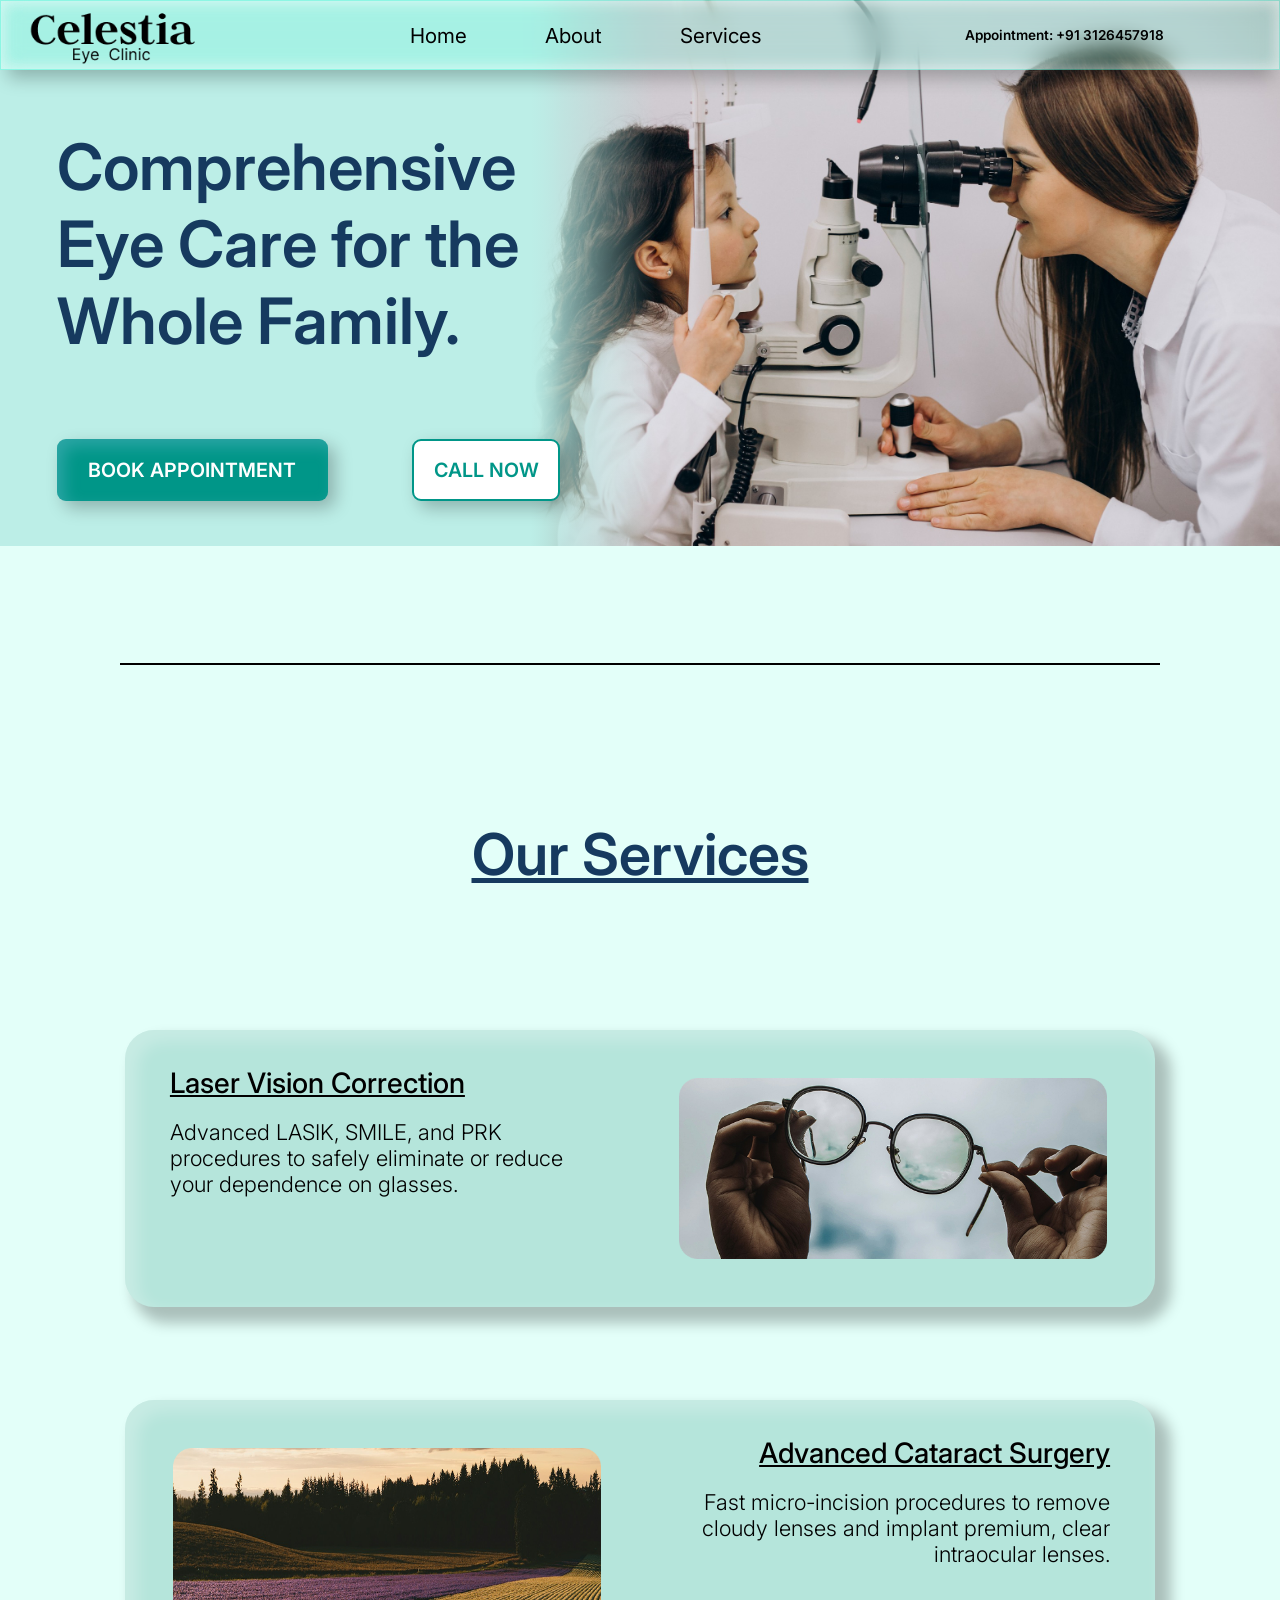
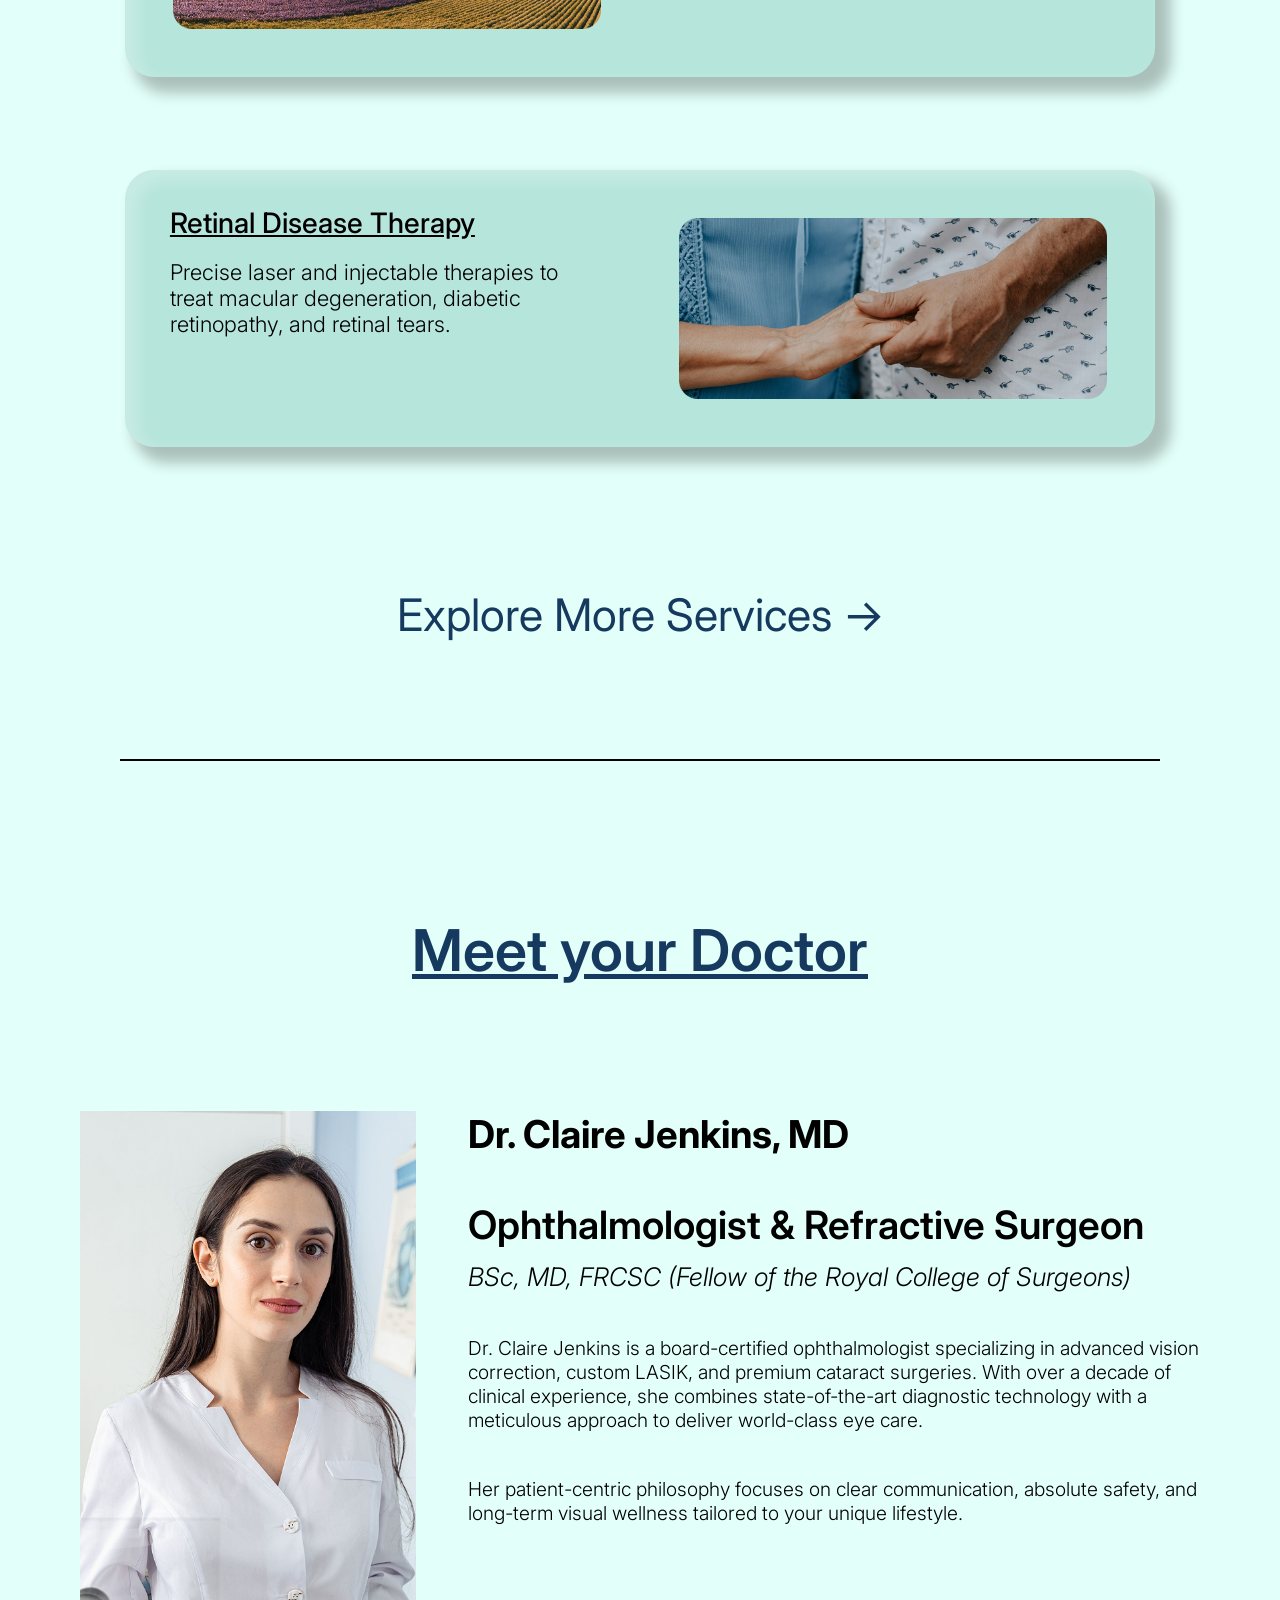
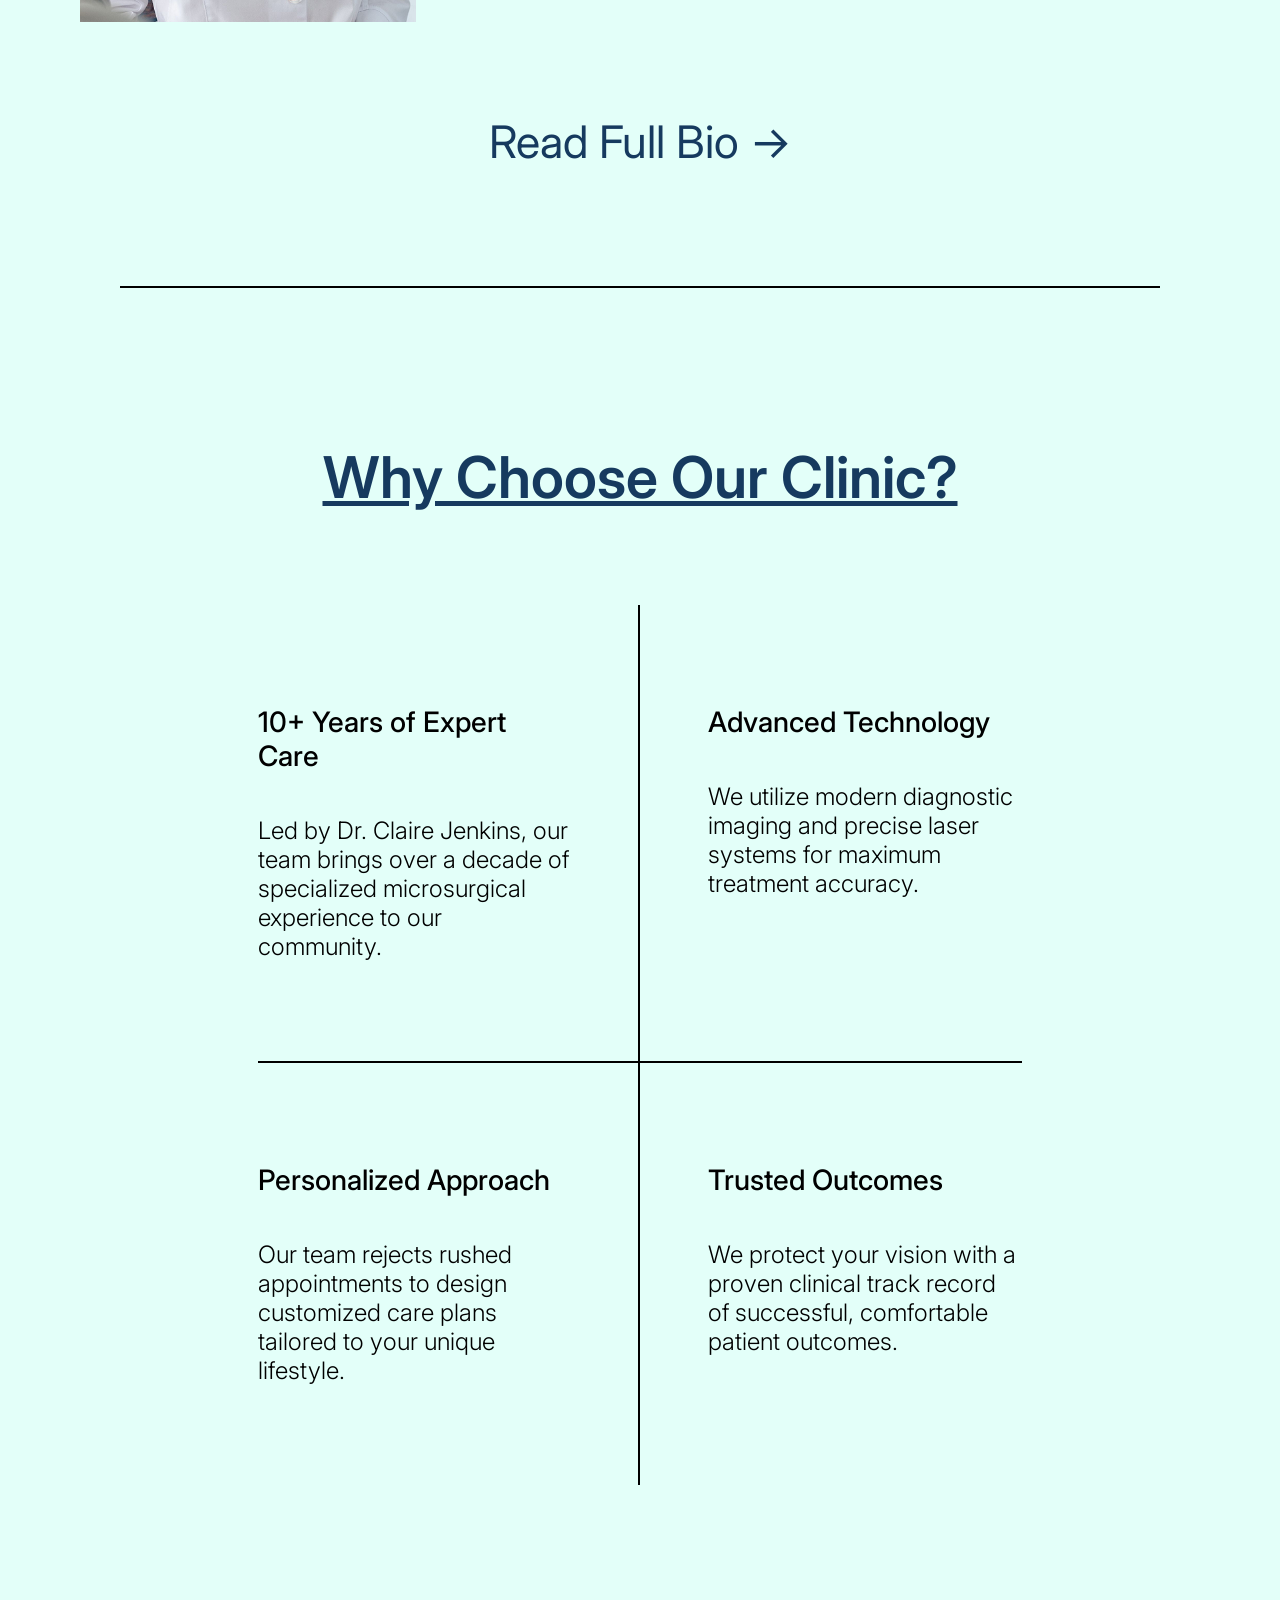
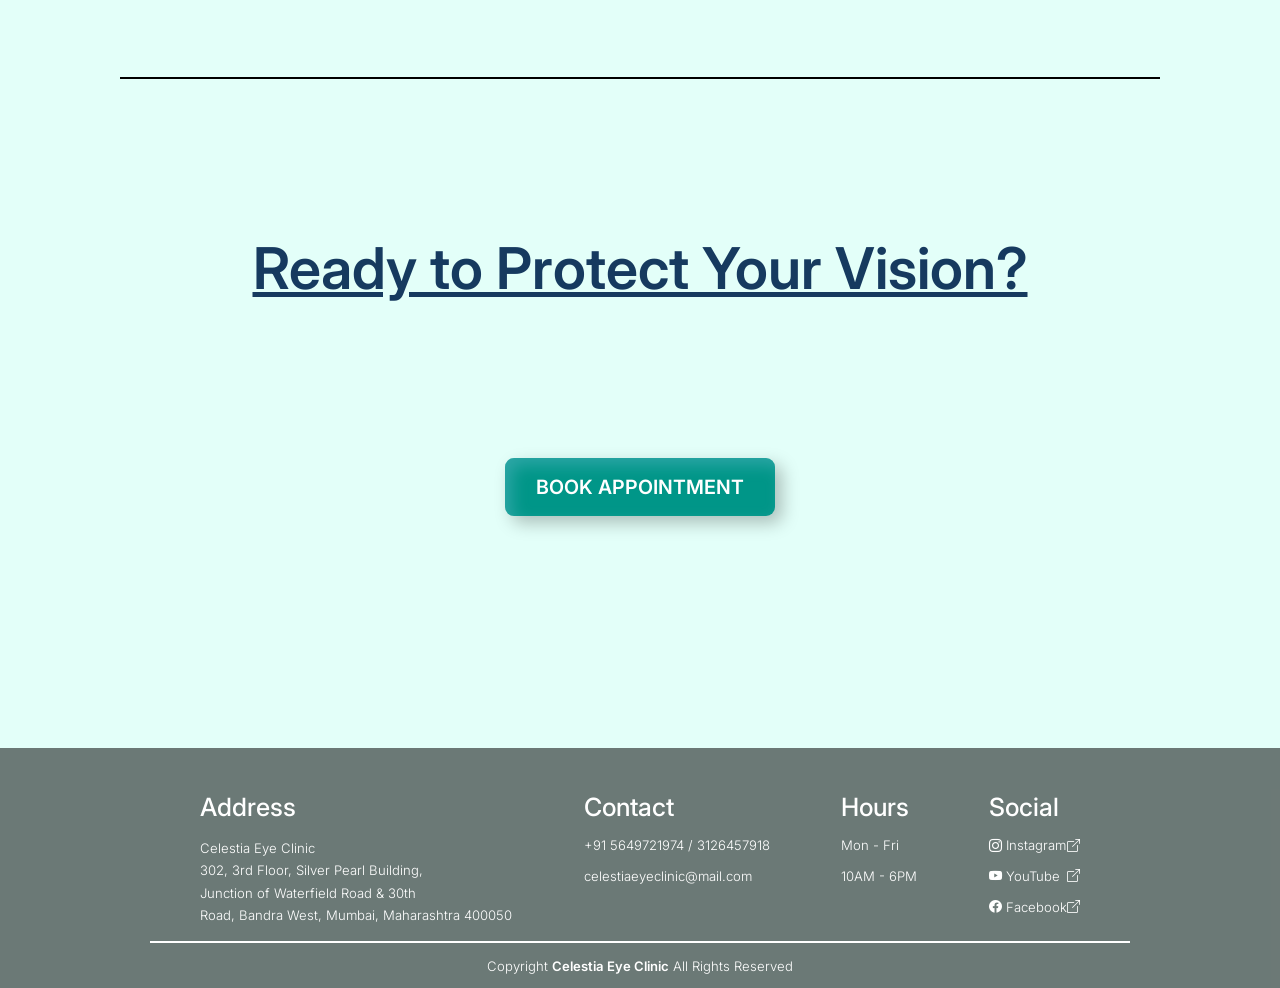
==== index.html @ 891945c8 "Updated Responsiveness" ====
<!DOCTYPE html>
<html lang="en">
<head>
    <meta charset="UTF-8">
    <meta name="viewport" content="width=device-width, initial-scale=1.0">
    <title>Celestia Eye Clinic</title>
    <link rel="stylesheet" href="StyleSheet.css">

    <!-- Embedded Fonts and Icons-->
    <link rel="preconnect" href="https://fonts.googleapis.com">
    <link rel="preconnect" href="https://fonts.gstatic.com" crossorigin>
    <link href="https://fonts.googleapis.com/css2?family=Inter:ital,opsz,wght@0,14..32,100..900;1,14..32,100..900&display=swap" rel="stylesheet">
    <link rel="stylesheet" href="https://cdn.jsdelivr.net/npm/bootstrap-icons@1.13.1/font/bootstrap-icons.min.css">

</head>
<body>

    <div class="main-content">
        <header>
            <div class="header-container">
                <div class="logo">
                    <img src="./images/Logo Image.png" alt="Clinic Logo">
                </div>

                <ul class="nav-items" id="navItems">
                    <li><a href="./index.html">Home</a></li>
                    <li><a href="./about.html">About</a></li>
                    <li><a href="">Services</a></li>
                </ul>
                <p class="header-aptmt">Appointment: +91 3126457918</p>

                <button class="nav-toggle" id="navToggle" aria-label="Toggle navigation menu" aria-expanded="false" aria-controls="navItems">
                    <span></span>
                    <span></span>
                    <span></span>
                </button>
            </div>

        </header>

        <!-- -------------- Hero Section -------------- -->
         <main>
            <section class="hero">

                <div class="hero-container">
                    <div class="hero-content">
                        <h1>
                            Comprehensive<br>
                            Eye Care for the<br>
                            Whole Family.
                        </h1>

                        <div class="hero-buttons">
                            <button class="primary"> BOOK APPOINTMENT</button>
                            <Button class="secondary">CALL NOW</Button>
                        </div>
                    </div>
                </div>
                <div class="hero-image">
                    <img src="./images/Home page Image.jpg" alt="Eye clinic">
                </div>

            </section>

            <hr>

            <!-- ------------------- Services Section ------------------- -->
            <section class="services">
                <h2 class="service-heading">Our Services</h2>

                <div class="service-card-container">
                    <div class="service-card service-card-1">
                        <div class="service-text">
                            <p class="service-name">Laser Vision Correction</p>
                            <p class="service-desc">Advanced LASIK, SMILE, and PRK procedures to safely eliminate or reduce your dependence on glasses.</p>
                        </div>

                        <img class="service-card-image service-image-1" src="./images/HP_service_1__image.png">
                    </div>

                    <div class="service-card service-card-2">
                        <div class="service-text">
                            <p class="service-name">Advanced Cataract Surgery</p>
                            <p class="service-desc">Fast micro-incision procedures to remove cloudy lenses and implant premium, clear intraocular lenses.</p>
                        </div>

                        <img class="service-card-image service-image-2" src="./images/HP_service_2__image.png">
                    </div>

                    <div class="service-card service-card-3">
                        <div class="service-text">
                            <p class="service-name">Retinal Disease Therapy</p>
                            <p class="service-desc">Precise laser and injectable therapies to treat macular degeneration, diabetic retinopathy, and retinal tears.</p>
                        </div>

                        <img class="service-card-image service-image-3" src="./images/HP_service_3__image.png">
                    </div>
                </div>

                <p class="service-learn-more">Explore More Services →</p>
            </section>

            <hr>
            
            <!-- ----------------- MEET YOUR DOCTOR --------------- -->
            <section class="meet-your-doctor">
                <h2 class="doctor-heading">Meet your Doctor</h2>

                <div class="doc-info-container">
                    <img src="./images/HP_Doctor_Img.png">

                    <div class="doc-info">
                        <p class="doc-name">Dr. Claire Jenkins, MD</p>
                        <p class="doc-edu">Ophthalmologist & Refractive Surgeon</p>
                        <p class="doc-college">BSc, MD, FRCSC (Fellow of the Royal College of Surgeons)</p>
                        <p class="doc-para doc-desc-1">Dr. Claire Jenkins is a board-certified ophthalmologist specializing in advanced vision correction, custom LASIK, and premium cataract surgeries. With over a decade of clinical experience, she combines state-of-the-art diagnostic technology with a meticulous approach to deliver world-class eye care.</p>
                        <p class="doc-para doc-desc-2">Her patient-centric philosophy focuses on clear communication, absolute safety, and long-term visual wellness tailored to your unique lifestyle.</p>
                    </div>
                </div>

                <p class="full-bio">Read Full Bio →</p>
            </section>

            <hr>

            <section class="features-section">
                <h2 class="feature-heading">Why Choose Our Clinic?</h2>

                <section class="feature-grid">

                    <div class="feature">
                        <h3>10+ Years of Expert Care</h3>
                        <p>
                            Led by Dr. Claire Jenkins, our team brings
                            over a decade of specialized microsurgical
                            experience to our community.
                        </p>
                    </div>

                    <div class="feature">
                        <h3>Advanced Technology</h3>
                        <p>
                            We utilize modern diagnostic imaging and
                            precise laser systems for maximum treatment
                            accuracy.
                        </p>
                    </div>

                    <div class="feature">
                        <h3>Personalized Approach</h3>
                        <p>
                            Our team rejects rushed appointments to design
                            customized care plans tailored to your unique lifestyle.
                        </p>
                    </div>

                    <div class="feature">
                        <h3>Trusted Outcomes</h3>
                        <p>
                            We protect your vision with a proven clinical track record
                            of successful, comfortable patient outcomes.
                        </p>
                    </div>

                </section>
            </section>

            <hr>

            <section class="bottom-cta-section">
                <h2 class="bottom-cta-heading">Ready to Protect Your Vision?</h2>
                <button class="primary bottom-cta">BOOK APPOINTMENT</button>
            </section>
        </main>
    </div>

    <footer class="footer">

        <div class="footer-container">
            <div class="footer-div">

                <div class="footer-content address-container">
                    <button  class="footer-toggle">
                        <h4 class="content-heading address-heading">Address</h4>
                        <i class="bi bi-chevron-down"></i>
                    </button>

                    <div class="footer-dropdown">
                        <p class="footer-content-details address-content">
                            Celestia Eye Clinic<br>
                            302, 3rd Floor, Silver Pearl Building,<br>
                            Junction of Waterfield Road & 30th<br>
                            Road, Bandra West, Mumbai, Maharashtra 400050
                        </p>
                    </div>
                </div>

                <div class="footer-content contact-container">
                    <button  class="footer-toggle">
                        <h4 class="content-heading contact-heading">Contact</h4>
                        <i class="bi bi-chevron-down"></i>
                    </button>

                    <div class="footer-dropdown">
                        <p class="footer-content-details">+91 5649721974 / 3126457918</p>
                        <p class="footer-content-details">celestiaeyeclinic@mail.com</p>
                    </div>
                </div>

                <div class="footer-content hours-container">
                    <button  class="footer-toggle">
                        <h4 class="content-heading hours-heading">Hours</h4>
                        <i class="bi bi-chevron-down"></i>
                    </button>

                    <div class="footer-dropdown">
                        <p class="footer-content-details">Mon - Fri</p>
                        <p class="footer-content-details">10AM - 6PM</p>
                    </div>
                </div>

                <div class="footer-content social-container">
                    <button  class="footer-toggle">
                        <h4 class="content-heading social-heading">Social</h4>
                        <i class="bi bi-chevron-down"></i>
                    </button>

                    <div class="footer-dropdown">
                        <a class="footer-content-details" href="#">
                            <span><i class="bi bi-instagram"></i> Instagram</span>
                            <i class="bi bi-box-arrow-up-right"></i>
                        </a>
                        <a class="footer-content-details" href="#">
                            <span><i class="bi bi-youtube"></i> YouTube</span>
                            <i class="bi bi-box-arrow-up-right"></i>
                        </a>
                        <a class="footer-content-details" href="#">
                            <span><i class="bi bi-facebook"></i> Facebook</span>
                            <i class="bi bi-box-arrow-up-right"></i>
                        </a>
                    </div>
                </div>

            </div>
        </div>

        <hr class="footer-line">

        <p class="copyright">Copyright <span class="copyright-span">Celestia Eye Clinic</span> All Rights Reserved</p>
    </footer>

    <script>
        // 
        const toggles = document.querySelectorAll(".footer-toggle");
        toggles.forEach(toggle => {
            toggle.addEventListener("click", () => {
                toggle.classList.toggle("active");
                toggle.nextElementSibling.classList.toggle("active");
            })
        })

        // Mobile Navigation toggle
        const navToggle = document.getElementById('navToggle');
        const navItems = document.getElementById('navItems');

        navToggle.addEventListener('click', () => {
            const isOpen = navItems.classList.toggle('open');
            navToggle.classList.toggle('open', isOpen);
            navToggle.setAttribute('aria-expanded', isOpen);
        });

        // Close the menu after tapping a link (mobile UX)
        navItems.querySelectorAll('a').forEach((link) => {
            link.addEventListener('click', () => {
                navItems.classList.remove('open');
                navToggle.classList.remove('open');
                navToggle.setAttribute('aria-expanded', 'false');
            });
        });

        // Make nav menu appear after header
        const header = document.querySelector("header");
        function updateHeaderheight(){
            document.documentElement.style.setProperty(
                "--header-height",
                `${header.offsetHeight}px`
            );
        }
        updateHeaderheight();
        window.addEventListener("resize", updateHeaderheight);

        // Close the menu if the viewport is resized back up to desktop
        window.addEventListener('resize', () => {
            if (window.innerWidth > 900) {
                navItems.classList.remove('open');
                navToggle.classList.remove('open');
                navToggle.setAttribute('aria-expanded', 'false');
            }
        });
    </script>

</body>
</html>
---- StyleSheet.css ----
*{
    margin: 0;
    padding: 0;
    box-sizing: border-box;
    text-decoration: none;
    list-style: none;
    font-family: "Inter", sans-serif;
}

html, body{
    height: 100%;
    width: 100%;
}

body{   
    display: flex;
    flex-direction: column;
    background-color: #E3FFF9;
}

.main-content{
    flex: 1 0 auto;
}

h2{
    margin: 0 auto;
    font-size: clamp(2.25rem, 5vw, 5.31rem);
    font-weight: 600;
    text-decoration-line: underline;
    color: #163A5F;
}

.footer{
    flex-shrink: 0;
}

.footer a{
        display: flex;
        justify-content: space-between;
        align-items: center;
    }

/*--------- HEADER ----------*/
header{
    position: fixed;
    padding: 0 1.197%;
    height: 5rem;
    width: 100%;
    z-index: 10;

    /* --- glass effect ----*/
    background: rgba(80, 255, 220, 0.2);
    backdrop-filter: blur(13px);
    -webkit-backdrop-filter: blur(13px);
    border: 1px solid rgba(80, 255, 220, 0.3);

    box-shadow:
    0 16px 18.1px -8px rgba(0, 0, 0, .25),
    inset 0px 1px 15px rgba(255, 255, 255, 0.2),
    inset -1px 0px 15px rgba(255, 255, 255, 0.2),
    inset 0px -1px 15px rgba(255, 255, 255, 0.2),
    inset 1px 0px 15px rgba(255, 255, 255, 0.2);
}

.header-container{
    display: grid;
    grid-template-columns: auto 31.25% auto;
    margin: 0 auto;
    height: auto;
    width: 100%;
    max-width: 1798px;
    align-items: center;
    z-index: 10;
}

.nav-items{
    display: flex;
    margin-left: 0;
    justify-content: center;
    gap: 20%;
}
li a{
    color:black;
    font-family: "Inter", sans-serif;
    font-size: 1.5rem;
    font-weight: 400;
}
li a:hover{
    color: #163A5F;
}

.header-aptmt{
    margin-right: 6.25rem;
    justify-self: end;
    font-size: 1.06rem;
    font-weight: 600;
}

 .nav-toggle{
        display: none;
        flex-direction: column;
        justify-content: center;
        align-items: center;
        gap: 5px;
        width: 40px;
        height: 40px;
        padding: 8px;
        background: transparent;
        border: none;
        box-shadow: none;
        justify-self: end;
        z-index: 20;
    }

    .nav-toggle span{
        display: block;
        width: 100%;
        height: 3px;
        border-radius: 2px;
        background-color: #163A5F;
        transition: transform 0.25s ease, opacity 0.25s ease;
    }

    .nav-toggle.open span:nth-child(1){
        transform: translateY(8px) rotate(45deg);
    }
    .nav-toggle.open span:nth-child(2){
        opacity: 0;
    }
    .nav-toggle.open span:nth-child(3){
        transform: translateY(-8px) rotate(-45deg);
    }

/* -------- HERO --------*/
.hero{
    height: auto;
    overflow: hidden;
    position: relative;
    background: #bceee7;
}

.hero-image{
    position: absolute;
    top: 0;
    right: 0;
    bottom: 0;
    width: 60%;
    overflow: hidden;
}

.hero-image::before{
    content: "";
    position: absolute;
    inset: 0;
    z-index: 1;
    background: linear-gradient(
        to right,
        #bceee7 0%,
         #bceee7 4%,
        transparent 20%
    )
}

.hero-image img{
    width: 100%;
    height: 100%;
    object-fit: cover;
    object-position: center;
}

.hero-container{
    position: relative;
    z-index: 2;
    width: 100%;
    max-width: 1798px;
    margin: 0 auto;
}

.hero-content{
    width: 70%;
    padding: 8rem 2.18rem 2.81rem 3.56rem;
}

.hero h1{
    color: #163A5F;
    font-size: clamp(2.75rem, 5vw, 6.62rem);
    max-width: 46.87rem;
    line-height: normal;
    font-weight: 600;
}

/* ----- hero buttons -----*/
.hero-buttons {
    display: flex;
    gap: 6.25rem;
    margin-top: 5rem;
    max-width: 46.87rem;
}

button {
    padding: 0.87em 1.6em;
    height: auto;
    border-radius: 9px;
    font-weight: bold;
    cursor: pointer;
}

.primary {
    max-width: 20.87em;
    background: #009688;
    color: white;
    border: none;
    font-size: 1.43rem;
    font-weight: 600;

    box-shadow:
        7px 7px 17px rgba(0, 0, 0, 0.25),
        inset 7px 7px 16px rgba(174, 216, 255, 0.25);
}

.secondary {
    max-width: 12.5em;
    padding: 0.87em 1em;
    background: white;
    color: #009688;
    border: 2px solid #009688;
    font-size: 1.43rem;
    font-weight: 600;
    box-shadow:
        7px 7px 17px rgba(0, 0, 0, .25);
}

hr{
    border: none;
    margin: 7.31rem auto 0;
    height: 2px;
    width: calc(100% - 15rem);
    max-width: 1628px;
    background-color: black;
}

/* ---------- Services -------------*/
.services{
    display: flex;
    flex-direction: column;
    margin-top: 9.62rem;
    align-items: center;
}

.service-card-container{
    display: flex;
    flex-direction: column;
    padding: 7.87rem 6.81rem;
    gap: 5.81rem;
}

.service-card{
    display: flex;
    height: auto;
    width: 100%;
    max-width: 1598px;
    border-radius: 29px;
    background-color: #B5E5DB;
    box-shadow: 12px 12px 14px 4px rgba(0, 0, 0, 0.25),
    9px 8px 15px 4px rgba(255, 255, 255, 0.25) inset;
}

.service-text{
    margin-left: 1rem;
    margin-top: 0.73rem;
    padding: 1.53rem 1.81rem;
}

.service-name{
    margin-left: 0;
    text-decoration-line: underline;
    font-size: clamp(1.7rem, 2.5vw, 2.83rem);
    font-weight: 500;
}

.service-desc{
    margin-left: 0;
    margin-top: 1.2rem;
    font-size: clamp(0.47rem, 2vw, 2.1rem);
    font-weight: 300;
}

.service-card-image{
    padding: 3em;
    height: auto;
    width: auto;
    max-width: 40.75rem;
    object-fit: contain;
    border-radius: 29px;
}

.service-card:nth-child(even){
    flex-direction: row-reverse;
}

.service-card:nth-child(even) .service-text{
    margin-left: 0;
    margin-right: 1rem;
    text-align: right;
}

.service-learn-more{
    margin: 0 auto;
    font-size: clamp(1.51rem, 5vw, 4.07rem);
    font-weight: 400;
    color: #163A5F;
}

/* ---------- Meet your Doctor ------------- */
.meet-your-doctor{
    display: flex;
    flex-direction: column;
    margin-top: 9.62rem;
    align-items: center;
}

.doc-info-container{
    display: flex;
    width: min(100% - 10rem, 1798px);
    margin-top: 7.87rem;
    padding-bottom: 5.81rem;
    gap: 52px;
}

.doc-info-container img{
    width: 30%;
    object-fit: contain;
}

.doc-info{
    flex: 1;
}

.doc-name{
    margin-left: 0;
    font-size: clamp(2.2rem, 3vw, 4.36rem);
    font-weight: 700;
}

.doc-edu{
    margin-left: 0;
    margin-top: 3.37rem;
    font-size: clamp(2.44rem, 2vw, 3.37rem);
    font-weight: 600;
}

.doc-college{
    margin-left: 0;
    margin-top: 13px;
    font-style: italic;
    font-size: clamp(1.37rem, 2vw, 2.87rem);
    font-weight:300;
}

.doc-para{
    margin-left: 0;
    margin-top: 3.37rem;
    font-size: clamp(1rem, 1.5vw, 2.31rem);
    font-weight: 300;
}

.full-bio{
    margin: 0 auto;
    font-size: clamp(1.51rem, 5vw, 4.07rem);
    font-weight: 400;
    color: #163A5F;
}

/* --------------- FEATURES ------------------ */
.features-section{
    margin-top: 9.62rem;
    display: flex;
    flex-direction: column;
    align-items: center;
}

.feature-grid{
    display: grid;
    grid-template-columns: 1fr 1fr;
    margin: 7.87rem auto 6.25rem auto;
    background-color: #000000;
}

.feature{
    padding: 4.75em 4.75em 4.75em 0;
    max-width: 550px;
    background-color: #E3FFF9;
    border-bottom: 2px solid #000000;
    border-right: 2px solid #000000;
}

.feature:nth-child(even){
    padding: 4.75em 0 4.75em 4.75em;
    border-right: none;
}

.feature:nth-child(n+3){
    border-bottom: none;
}


h3{
    font-size: clamp(1.52rem, 2.2vw, 2.83rem);
    font-weight: 500;
}

.feature p{
    margin-left: 0;
    margin-top: 2.69rem;
    text-align: left;
    font-size: clamp(1.37rem, 1.9vw, 1.5rem);
    font-weight: 300;
}

/* ------------ BOTTOM CTA --------------- */
.bottom-cta-section{
    display: flex;
    flex-direction: column;
    margin-top: 9.62rem;
    align-items: center;
}

.bottom-cta{
    margin-top: 9.69rem;
}

/* ------------- FOOTER SECTION -------------- */
.footer{
    margin-top: 14.5rem;
    padding: 0 9.37rem;
    height: auto;
    background-color: #00000086;
}

.footer-toggle{
    all: unset;
    display: block;
    cursor: default;
}

.footer-toggle i{
    display: none;
}

.footer-dropdown{
    display: block;
}

.footer-container{
    max-width: 1798px;
    margin: 0 auto;
}

.footer-div{
    display: flex;
    justify-content: space-between;
    margin: 0 auto;
    padding: 0 3.12em;
    padding-top: 2.75em;
    width: 100%;
    max-width: 1798px;
}

.footer-content{
    display: flex;
    flex-direction: column;
}

.content-heading{
    font-size: 1.87rem;
    font-weight: 500;
    color: #ffffff;
}

.footer-content-details{
    margin-left: 0;
    margin-top: 1.12em;
    font-size: 0.93rem;
    font-weight: 300;
    color: #ffffff;
}

.address-content{
    line-height: 1.7;
}

.footer-line{
    margin-top: 0.92rem;
    width: 100%;
    max-width: 1900px;
    background-color: #ffffff;
}

.copyright{
    margin: 0;
    padding: 1.12em 0;
    font-size: 0.93rem;
    font-weight: 300;
    color: #ffffff;
    text-align: center;
}

.copyright-span{
    font-weight: 600;
}


/* ====================================
    RESPONSIVE BREAKPOINTS
    ==================================== */

/* ------------ Large Laptop Screen (<=1600px) -------------- */
@media (max-width: 1600px){

    h2{
            font-size: clamp(2.25rem, 4.5vw, 5.31rem);
    }

    /* ---------- Header section --------- */
    header{
        height: auto;

    }

    .logo img{
        margin: auto;
        height: 4rem;
    }

    li a{
        font-size: 1.29rem;
    }

    .header-aptmt{
        font-size: 0.85rem;
    }

    /* ---------- Hero Section ---------*/

    .hero-image{
        width: 61%;
    }

    .hero-image img{
        width: 100%;
        height: 100%;
        object-fit: cover;
        object-position: 15% center;
        mask-image: linear-gradient(
            to right,
            transparent 0%,
            black 8%
        );
    }

    .hero-buttons{
        gap: 5.25rem;
    }

    .primary,
    .secondary{
        font-size: 1.23rem;
    }

    /* -------- Service Section --------- */
    .service-card-container{
        padding: 8.81rem 7.81rem;
    }

    .service-name{
        font-size: clamp(1.7rem, 2.2vw, 2.83rem);
    }

    .service-desc{
        font-size: clamp(0.47rem, 1.7vw, 2.1rem);
    }

     .service-card-image{
        max-width: 32.75rem;
    }

    .service-learn-more{
        font-size: clamp(1.51rem, 3.5vw, 4.07rem);
    }

    /* ---------- Doctor Section ---------- */
    .doc-info-container{
        margin: 7.87rem 9.5rem 0 9.5rem;
    }

    .meet-your-doctor img{
        max-height: 666px;
    }

    .doc-edu,
    .doc-para{
        margin-top: 2.77rem;
    }

    .full-bio{
        font-size: clamp(1.51rem, 3.5vw, 4.07rem);
    }

    /* ---------- Features Section ----------- */
    .feature-grid{
        margin: 5.81rem 16.12rem 4.69em 16.12rem;
    }

    .feature{
        padding: 6.25em 4.25em 6.25em 0;
    }

    .feature:nth-child(even){
        padding: 6.25em 0 6.25em 4.25em;
    }

    /* --------- Footer Section  ---------- */
    .content-heading{
        font-size: 1.57rem;
    }

    .footer-content-details{
        font-size: 0.82rem;
    }

    .copyright{
        font-size: 0.82rem;
    }

}


/* ------------ Small Laptop Screens (<=1200px) ------------ */
@media (max-width: 1200px){

        h2{
            font-size: clamp(2.25rem, 4.5vw, 5.31rem);
    }

    /* ---------- Header section --------- */
    header{
        height: auto;
    }

    .logo img{
        margin: auto;
        height: 3rem;
    }

    li a{
        font-size: 1.08rem;
    }

    .header-aptmt{
        font-size: 0.64rem;
    }

    /* ---------- Hero Section ---------*/
    .hero-content{
        padding-top: 6.37rem;
    }

    .hero h1{
        font-size: clamp(2.75rem, 4.5vw, 6.62rem);
    }

    .hero-image{
        width: 63%;
    }

    .hero-image img{
        width: 100%;
        height: 100%;
        object-fit: cover;
        object-position: 15% center;
        mask-image: linear-gradient(
            to right,
            transparent 0%,
            black 7%
        );
    }

    .hero-buttons{
        gap: 4rem;
    }

    .primary{
        padding: 0.87em 1.4em;
        font-size: 0.95rem;

    }

    .secondary{
        padding: 0.87em 0.8em;
        font-size: 1.03rem;
    }

    /* -------- Service Section --------- */
    .services{
        margin-top: 6.5rem;
    }

    .service-card-container{
        padding: 5.69rem 7.81rem;
        gap: 3.81rem;
    }

    .service-name{
        font-size: clamp(1.7rem, 2.1vw, 2.83rem);
    }

    .service-desc{
        font-size: clamp(0.47rem, 1.6vw, 2.1rem);
    }

     .service-card-image{
        padding: 2.5em;
        max-width: 25.75rem;
    }

    .service-learn-more{
        font-size: clamp(1.51rem, 3.5vw, 4.07rem);
    }

    /* ---------- Doctor Section ---------- */
    .meet-your-doctor{
        margin-top: 6.5rem;
    }

    .doc-info-container{
        margin: 5.69rem 9.5rem 0 9.5rem;
    }

    .meet-your-doctor img{
        max-height: 666px;
    }

    .doc-name{
        font-size: clamp(2.2rem, 3.7vw, 4.36rem)
    }

    .doc-edu{
        margin-top: 2.77rem;
        font-size: clamp(1.9rem, 2.5vw, 3.37rem)
    }

    .doc-para{
        margin-top: 2.77rem;
    }


    /* ---------- Features Section ----------- */
    .features-section{
        margin-top: 6.5rem;
    }
    .feature-grid{
        margin: 5.69rem 11.12rem 3.13rem 11.12rem;
    }

    .feature{
        padding: 3.25em 4.25em 3.25em 0;
        max-width: 600px;
    }

    .feature:nth-child(even){
        padding: 3.25em 0 3.25em 4.25em;
    }

    /* -------- Bottom CTA section --------- */
    .bottom-cta-section{
        margin-top: 6.5rem;
    }

    .bottom-cta{
        margin-top: 8.46rem;
    }

    /* --------- Footer Section  ---------- */
    .footer{
        padding: 0 6.37rem;
        margin-top: 13.25rem;
    }

    .footer-div{
        padding-top: 2.25em;
    }

    .content-heading{
        font-size: 1.27rem;
    }

    .footer-content-details{
        font-size: 0.71rem;
    }

    .copyright{
        font-size: 0.71rem;
    }

}

/* ----------------- Tablets (<=900px) ------------- */
@media (max-width: 900px){

    .header-container{
        grid-template-columns: auto 1fr auto;
        padding: 0 20px;
    }

    .nav-toggle{
        display: flex;
    }

    .header-aptmt{
        display: none;
    }

    .nav-items{
        position: fixed;
        top: var(--header-height);
        left: 0;
        width: 100%;
        margin: 0;
        padding: 20px 0;
        display: flex;
        flex-direction: column;
        align-items: center;
        gap: 24px;
        background: rgba(80, 255, 220, 0.85);
        backdrop-filter: blur(13px);
        -webkit-backdrop-filter: blur(13px);
        transform: translateY(-100%);
        opacity: 0;
        visibility: hidden;
        pointer-events: none;
        transition: 0.3s;
    }

    .nav-items.open{
        transform: translateY(0);
        opacity: 1;
        visibility: visible;
        pointer-events: auto;
    }

    /* ------- Hero -------- */
    .hero{
        min-height: unset;
    }

    .hero-content{
        width: 100%;
        padding: 20px 25px;
    }

    .hero h1{
        margin-top: 130px;
        margin-left: 0;
        text-align: center;
    }

    .hero-buttons{
        margin-left: 0;
        margin-top: 50px;
        justify-content: center;
        gap: 24px;
    }

    .hero-image{
        position: relative;
        width: 100%;
        height: 340px;
        mask-image: none;
    }

    hr{
        margin-top: 70px;
    }

    /* ------- Sections Spacing -------- */
    .services,
    .meet-your-doctor,
    .features-section,
    .bottom-cta-section{
        margin-top: 90px;
    }

    .service-card-container{
        padding: 60px 24px;
        gap: 60px;
    }

    /* ------- Service Card Stacks -------- */
    .service-card,
    .service-card:nth-child(even){
        flex-direction: column;
        min-height: unset;
    }

    .service-text,
    .service-card:nth-child(even) .service-text{
        margin: 32px 32px 0 32px;
        text-align: left;
    }

    .service-card-image{
        margin: 32px;
        max-width: 100%;
    }

    /* ------- Doctor Section Stack--------- */
    .doc-info-container{
        flex-direction: column;
        margin: 70px 32px 0 32px;
        padding-bottom: 60px;
        gap: 32px;
        text-align: center;
    }

    .doc-info-container img{
        max-width: 420px;
        margin: 0 auto;
    }

    /* -------- Feature Grid --------- */
    .feature-grid{
        grid-template-columns: 1fr;
        margin-top: 120px;
    }

    .feature{
        border-bottom: 2px solid #000000;
    }

    /* .feature:nth-child(n+3){
        border-bottom: 2px solid #000000;
    } */

    .feature:last-child{
        border-bottom: none !important;
    }

    .bottom-cta{
        margin-top: 100px;
    }

    /* -------- Footer -------- */
    .footer{
        height: auto;
        margin-top: 120px;
        padding-bottom: 20px;
    }

    .footer-div{
        padding: 0 40px;
        margin: 0;
        gap: 32px;
    }
}

/* ------------ Mobile Phones (<=500px) --------------- */
@media(max-width: 700px){

    h2{
        font-size: 1.66rem;
        margin: 0 auto;
    }

    hr{
        margin-top: 1.87rem;
        width: calc(100% - 1.5rem);
    }

    /* --------- Header section --------- */
    header{
        padding: 0 0.7rem;
    }

    .header-container{
        padding: 0;
    }

    .logo img{
        height: 2.2rem;
    }

    /* --------- Hero Section --------- */
    .hero{
        display: flex;
        flex-direction: column;
    }

    .hero-container{
        order: 2;
    }

    .hero-image{
        position: relative;
        order: -1;
        width: 100%;
        height: 100%;
    }

    .hero-image::before{
        content: none;
    }

    .hero-image img{
        object-fit: contain;
        mask-image: none;
    }

    .hero-content{
        padding: 2.5rem 1.31rem;
    }

    .hero h1{
        margin-top: 0;
        margin-bottom: 2.5rem;
        font-size: 2.6rem;
    }

    .hero-buttons{
        margin-top: 0;
        flex-direction: column;
        align-items: stretch;
        gap: 1rem;
    }

    .primary,
    .secondary{
        font-size: 1.1rem;
        max-width: 100%;
        padding: 0.67em 1.4em;
    }

    /* ---------- Services Section ---------- */
    .services{
        margin-top: 2.31rem;
    }

    .service-card-container{
        padding: 1.87rem 1.5rem;
        gap: 1.87rem;
    }

    .service-card{
        border-radius: 12px;
        box-shadow: 7px 7px 11px 3px rgba(0, 0, 0, 0.25),
        4px 3px 10px 1px rgba(255, 255, 255, 0.25) inset;
    }

    .service-card:nth-child(even){
        flex-direction: column;
    }

    .service-card:nth-child(even) .service-text{
        text-align: left;
        margin: 0;
    }

    .service-text{
        padding: 1.37rem 1.17rem 2.25rem;
        margin: 0;
    }

    .service-name{
        text-align: center;
        font-size: 1.55rem;
    }

    .service-desc{
        font-size: 1.05rem;
        margin-top: 0.93rem;
    }

    .service-card-image{
        margin: 0;
        padding: 0 1.56rem 1.37rem;
        border-radius: 12px;
    }

    .service-learn-more{
        margin-top: 0.62rem;
        font-size: 1.55rem;
    }

    /* ----------- Doctor Section ----------- */
    .meet-your-doctor{
        margin-top: 2.31rem;
    }

    .doc-info-container{
        padding: 0;
        margin: 1.87rem 1.25rem 0;
        width: min(100% - 2.5rem, 1798px);
    }

    .doc-info-container img{
        margin: 0 auto;
        width: 56%;
    }

    .doc-name{
        font-size: 1.67rem;
    }

    .doc-edu{
        margin-top: 1.06rem;
        font-size: 1.11rem;
    }

    .doc-college{
        margin-top: 0.37rem;
        font-size: 0.92rem;
    }

    .doc-para{
        margin-top: 1.06rem;
        font-size: 0.92rem;
        font-weight: 200;
    }

    .doc-desc-2{
        margin-top: 0.9rem;
    }

    .full-bio{
        margin-top: 2.5rem;
        font-size: 1.55rem;
    }

    /* -------- Features Section -------- */
    .features-section{
        margin-top: 2.31rem; 
    }

    .feature-grid{
        display: flex;
        flex-direction: column;
        margin: 1.87rem 0 0;
        gap: 1px;
    }

    .feature{
        padding: 0.93rem 1.62rem;
        border: none;
    }

    .feature:nth-child(even){
        padding: 0.93rem 1.62rem;
        border: none;
    }

    .feature:nth-child(even) p,
    .feature:nth-child(even) h3{
        text-align: right;
    }

    .feature:nth-child(odd){
        background-color: #B5E5DB;
    }

    h3{
        font-size: 1.12rem;
    }

    .feature p{
        margin-top: 0.75rem;
        font-size: 0.81rem;
    }

    /* ------- Botton CTA Section ------- */
    .bottom-cta-section{
        margin-top: 2.31rem;
    }

    .bottom-cta-heading{
        margin: 0 auto;
        text-align: center;
    }

    .bottom-cta{
        margin-top: 3.18rem;
        width: 100%;
        max-width: 18.87em;
    }

    /* -------- Footer Section --------- */
    .footer a{
        display: flex;
        justify-content: space-between;
        align-items: center;
    }

    .footer{
        margin-top: 5.43rem;
        padding: 0;
    }

    .footer-div{
        flex-direction: column;
        margin: 0;
        padding: 0 1.2rem;
        gap: 1px;
    }

    .footer-content{
        border-bottom: 1px solid #b2b2b2;
    }

    i{
        color: #ffffff;
    }

    .footer-toggle{
        width: 100%;
        display: flex;
        justify-content: space-between;
        align-items: center;
        background: none;
        border: none;
        padding: 1.56rem 0.5rem;
        cursor: pointer;
        -webkit-tap-highlight-color: transparent;
        outline: none;
    }

    .footer-toggle i{
        display: block;
        transition: transform 0.35s ease;
    }

    .footer-toggle.active i{
        transform: rotate(180deg);
    }

    .footer-dropdown{
        max-height: 0;
        overflow: hidden;
        transition: max-height 0.35s ease, padding-bottom 0.35s ease;
        /* display: none; */
    }

    .footer-dropdown.active{
        max-height: 500px;
        padding-bottom: 1.56rem;;
    }

    .footer-content-details{
        margin: 0;
        padding: 0 0.5rem 0.5rem;
    }

    .content-heading{
        font-size: 1rem;
        font-weight: 600;
    }

    .footer-line{
        display: none;
    }

    .social-container{
        display: flex;
        flex-direction: column;
    }

    .copyright{
        font-size: 0.57rem;
        margin: 0.75rem auto;
    }

}
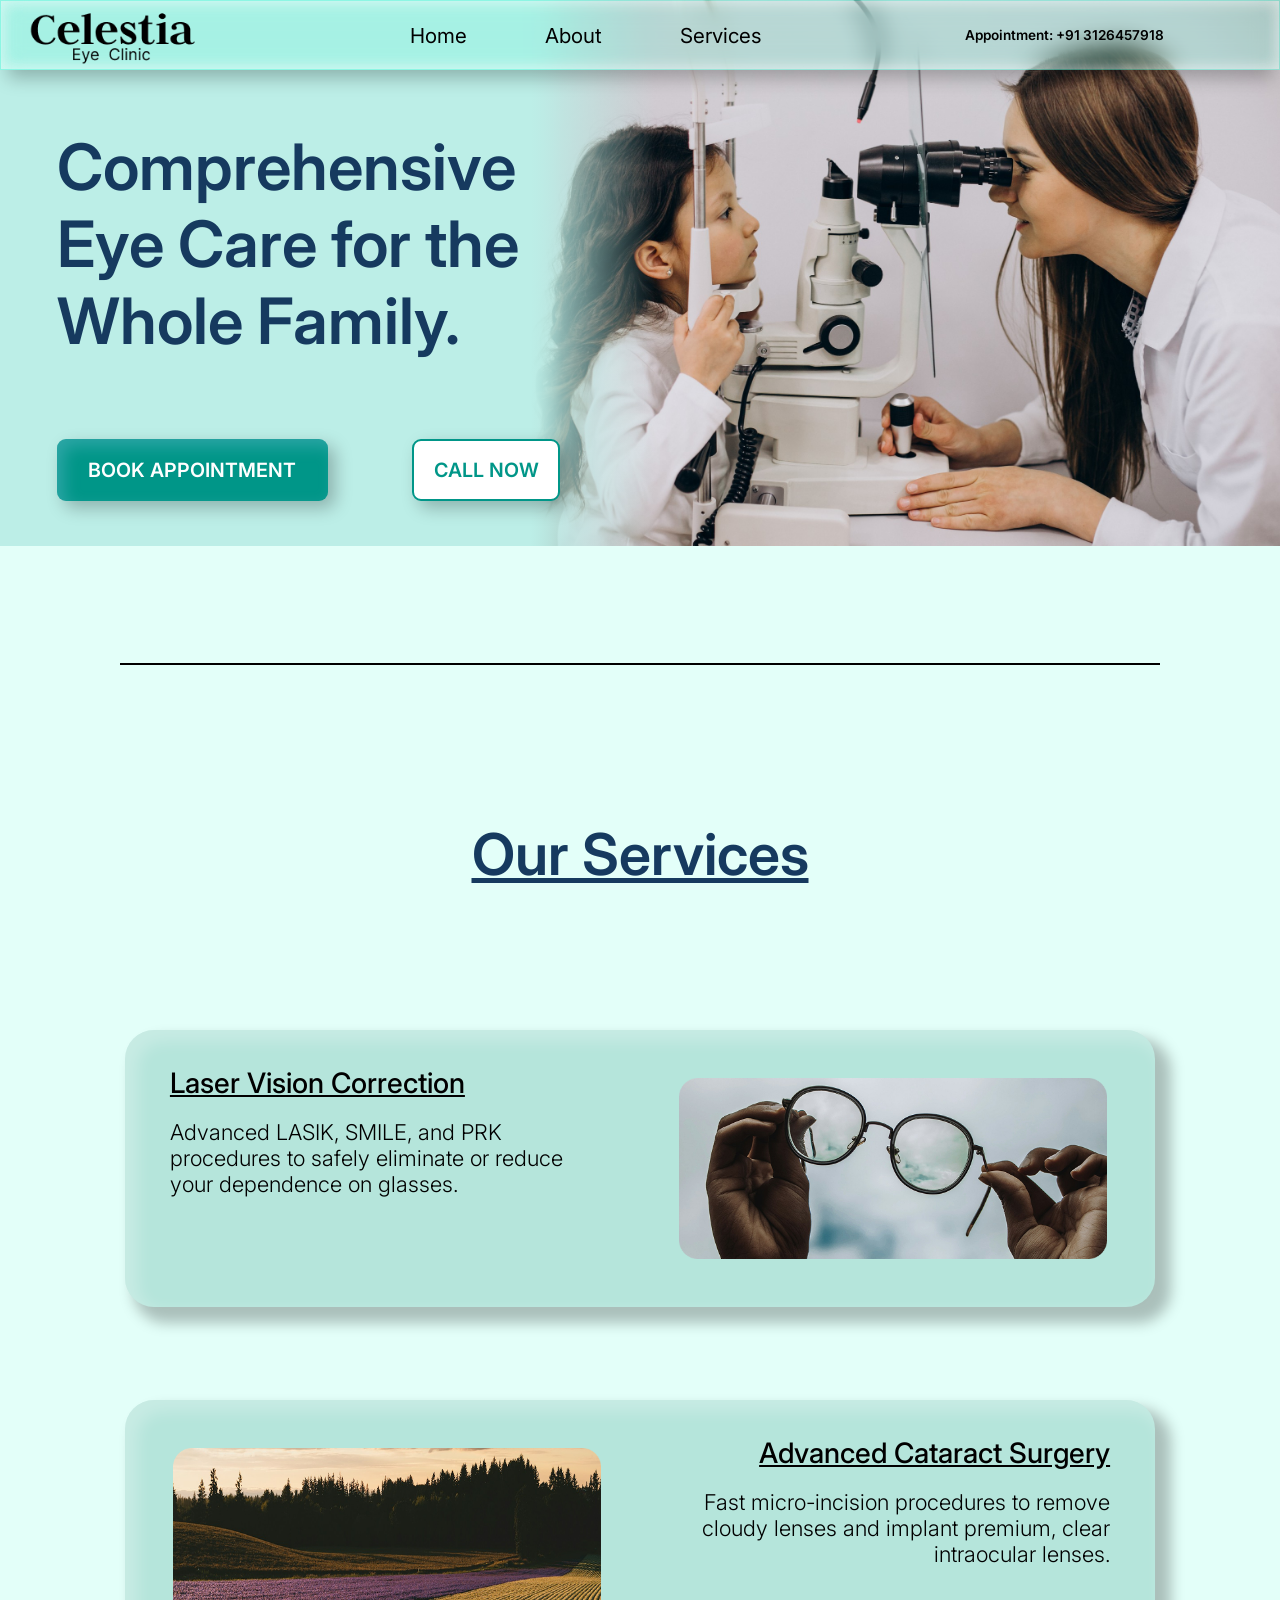
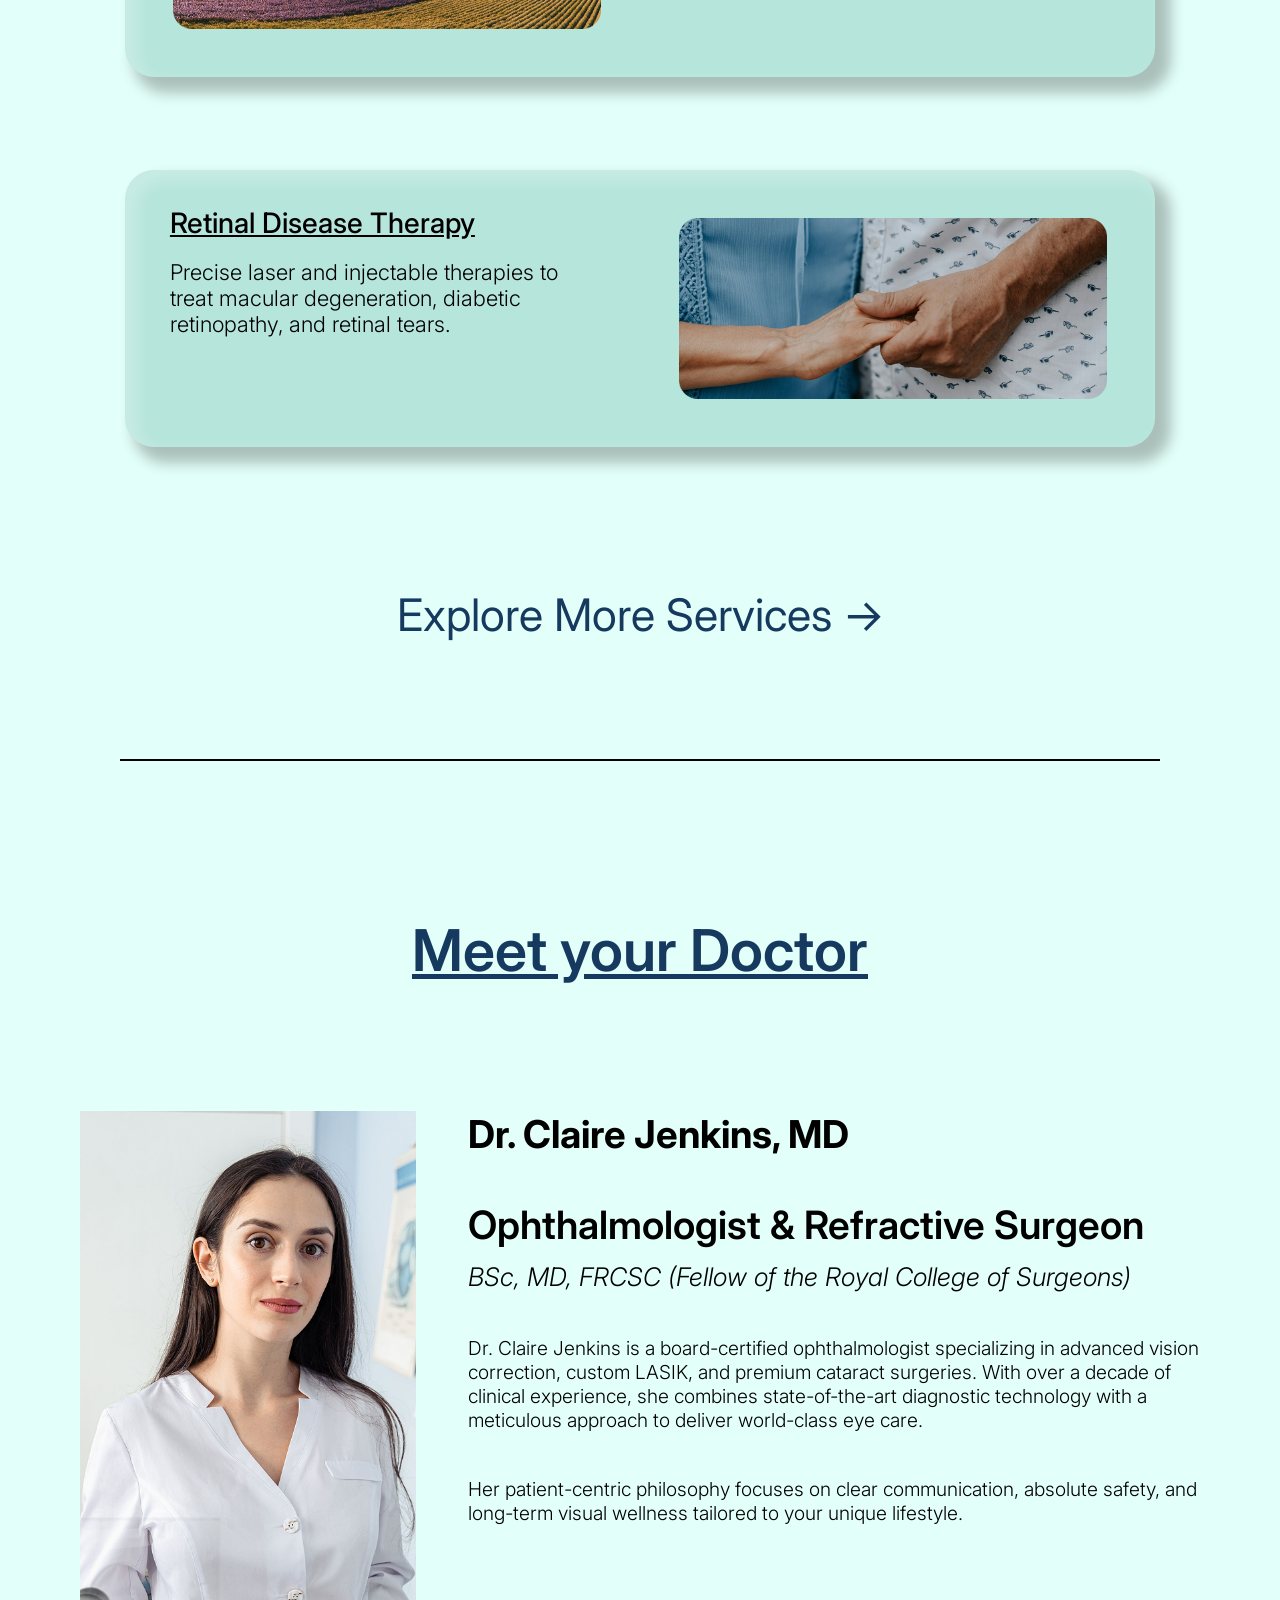
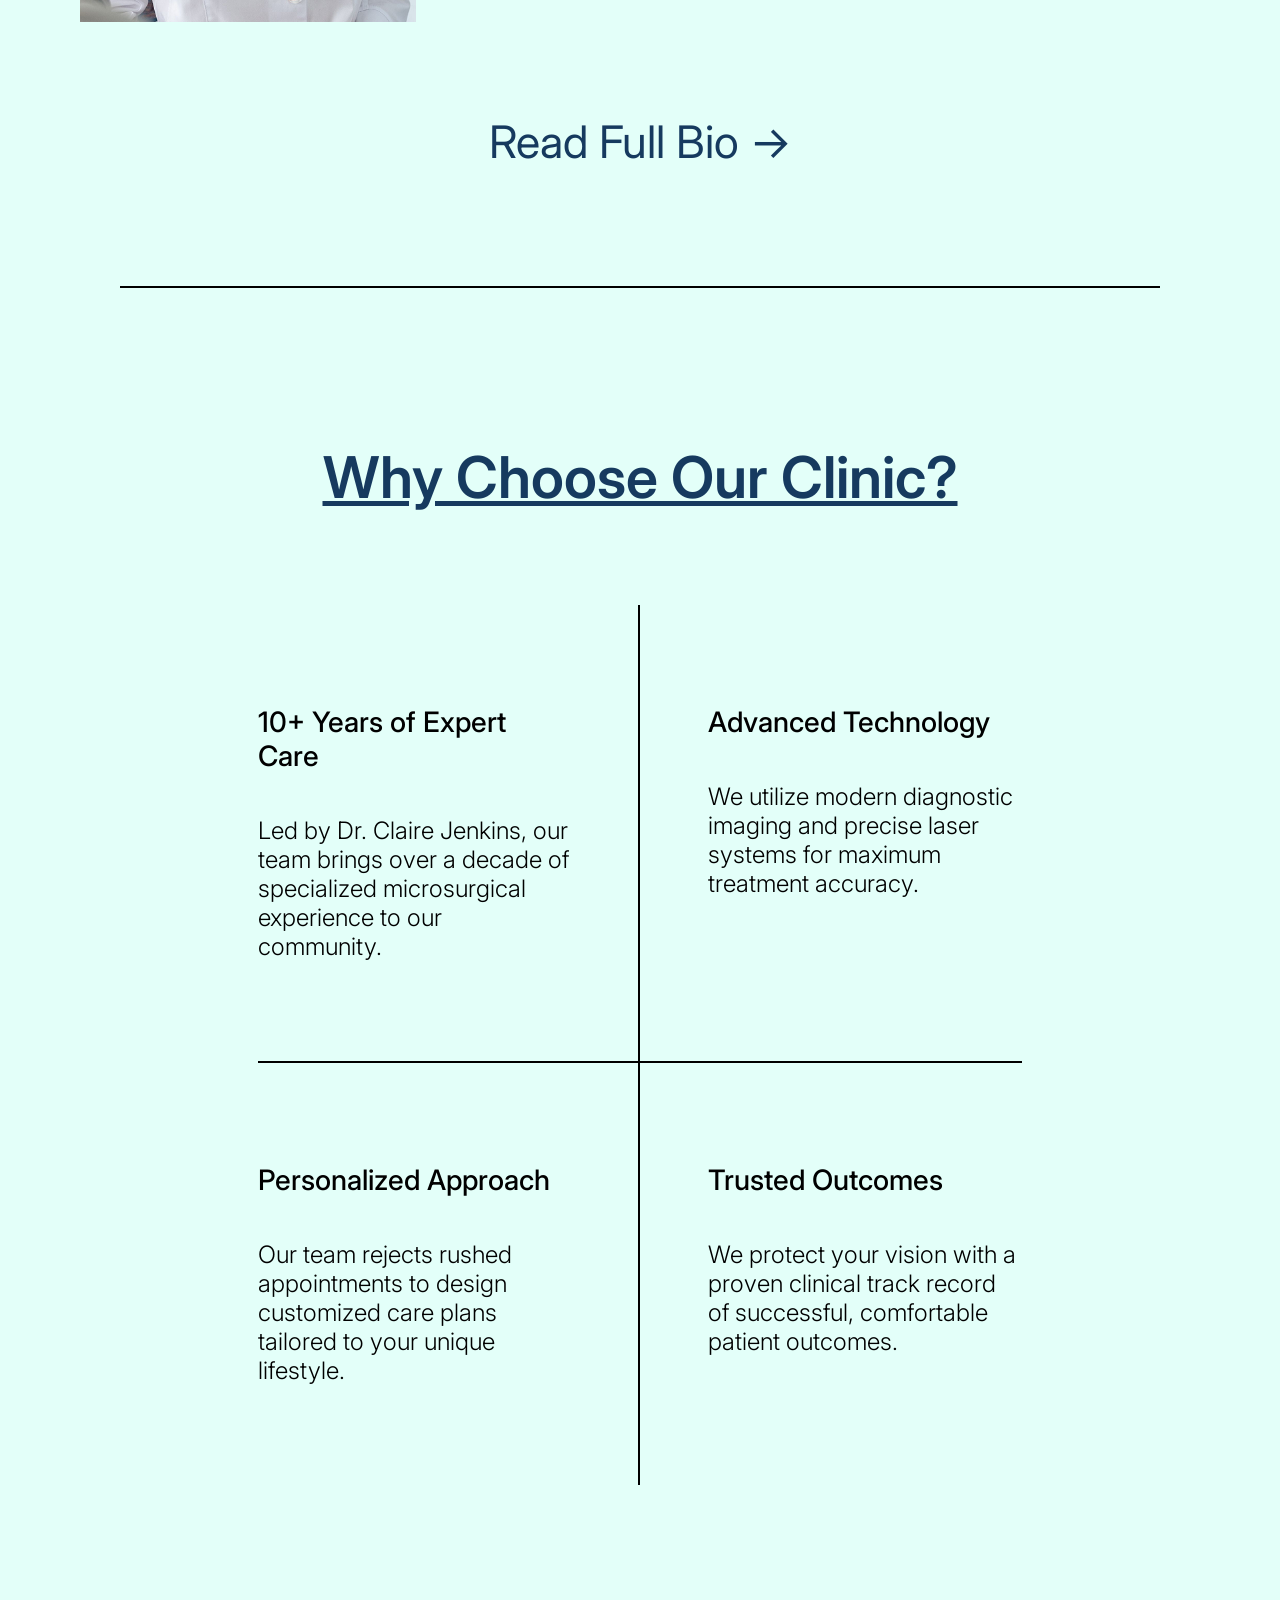
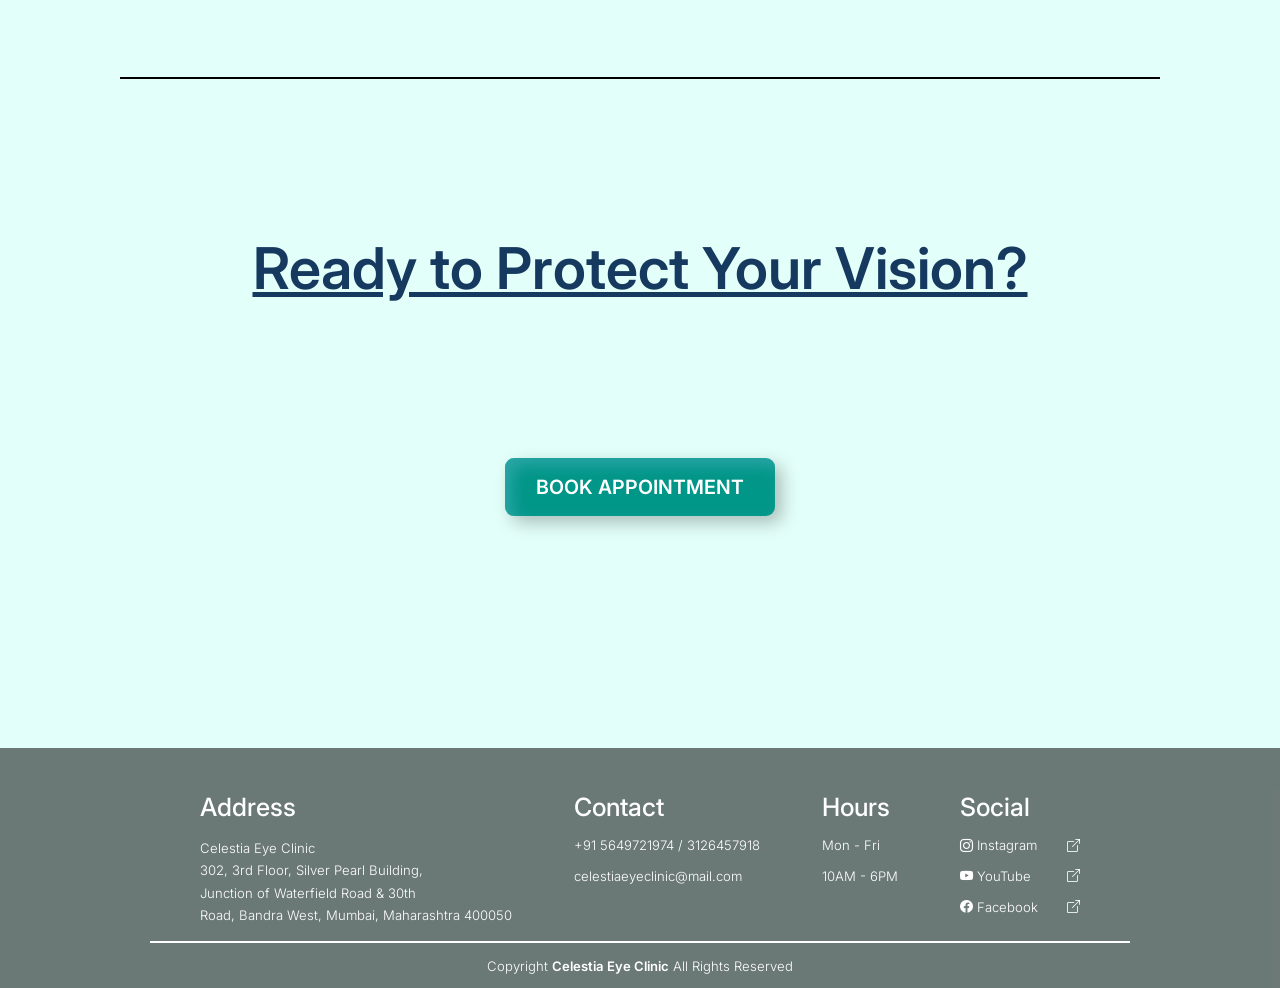
==== commit 30a0d291: "Built Services page" ====
--- a/index.html
+++ b/index.html
@@ -25,7 +25,7 @@
                 <ul class="nav-items" id="navItems">
                     <li><a href="./index.html">Home</a></li>
                     <li><a href="./about.html">About</a></li>
-                    <li><a href="">Services</a></li>
+                    <li><a href="./services.html">Services</a></li>
                 </ul>
                 <p class="header-aptmt">Appointment: +91 3126457918</p>
 
--- a/StyleSheet.css
+++ b/StyleSheet.css
@@ -35,12 +35,13 @@
 }
 
 .footer a{
-        display: flex;
-        justify-content: space-between;
-        align-items: center;
-    }
-
-/*--------- HEADER ----------*/
+    display: flex;
+    justify-content: space-between;
+    align-items: center;
+}
+
+/* ================= HEADER ================= */
+
 header{
     position: fixed;
     padding: 0 1.197%;
@@ -49,6 +50,7 @@
     z-index: 10;
 
     /* --- glass effect ----*/
+
     background: rgba(80, 255, 220, 0.2);
     backdrop-filter: blur(13px);
     -webkit-backdrop-filter: blur(13px);
@@ -70,7 +72,6 @@
     width: 100%;
     max-width: 1798px;
     align-items: center;
-    z-index: 10;
 }
 
 .nav-items{
@@ -80,8 +81,7 @@
     gap: 20%;
 }
 li a{
-    color:black;
-    font-family: "Inter", sans-serif;
+    color: black;
     font-size: 1.5rem;
     font-weight: 400;
 }
@@ -131,7 +131,8 @@
         transform: translateY(-8px) rotate(-45deg);
     }
 
-/* -------- HERO --------*/
+/* ================= HERO ================= */
+
 .hero{
     height: auto;
     overflow: hidden;
@@ -156,7 +157,7 @@
     background: linear-gradient(
         to right,
         #bceee7 0%,
-         #bceee7 4%,
+        #bceee7 4%,
         transparent 20%
     )
 }
@@ -189,7 +190,7 @@
     font-weight: 600;
 }
 
-/* ----- hero buttons -----*/
+/* ----- Hero Buttons -----*/
 .hero-buttons {
     display: flex;
     gap: 6.25rem;
@@ -239,7 +240,8 @@
     background-color: black;
 }
 
-/* ---------- Services -------------*/
+/* ================= Services ================= */
+
 .services{
     display: flex;
     flex-direction: column;
@@ -311,7 +313,8 @@
     color: #163A5F;
 }
 
-/* ---------- Meet your Doctor ------------- */
+/* ============== Meet your Doctor ============= */
+
 .meet-your-doctor{
     display: flex;
     flex-direction: column;
@@ -371,7 +374,8 @@
     color: #163A5F;
 }
 
-/* --------------- FEATURES ------------------ */
+/* ================= FEATURES ================= */
+
 .features-section{
     margin-top: 9.62rem;
     display: flex;
@@ -383,7 +387,6 @@
     display: grid;
     grid-template-columns: 1fr 1fr;
     margin: 7.87rem auto 6.25rem auto;
-    background-color: #000000;
 }
 
 .feature{
@@ -417,7 +420,8 @@
     font-weight: 300;
 }
 
-/* ------------ BOTTOM CTA --------------- */
+/* ================= BOTTOM CTA ================= */
+
 .bottom-cta-section{
     display: flex;
     flex-direction: column;
@@ -429,7 +433,8 @@
     margin-top: 9.69rem;
 }
 
-/* ------------- FOOTER SECTION -------------- */
+/* ================= FOOTER SECTION ================= */
+
 .footer{
     margin-top: 14.5rem;
     padding: 0 9.37rem;
@@ -471,6 +476,10 @@
     flex-direction: column;
 }
 
+.social-container{
+    min-width: 7.5rem;
+}
+
 .content-heading{
     font-size: 1.87rem;
     font-weight: 500;
@@ -514,14 +523,15 @@
     RESPONSIVE BREAKPOINTS
     ==================================== */
 
-/* ------------ Large Laptop Screen (<=1600px) -------------- */
+/* ============= Large Laptop Screen (<=1600px) ============= */
+
 @media (max-width: 1600px){
 
     h2{
             font-size: clamp(2.25rem, 4.5vw, 5.31rem);
     }
 
-    /* ---------- Header section --------- */
+    /* ---------- Header Section --------- */
     header{
         height: auto;
 
@@ -635,14 +645,15 @@
 }
 
 
-/* ------------ Small Laptop Screens (<=1200px) ------------ */
+/* ============= Small Laptop Screens (<=1200px) ============= */
+
 @media (max-width: 1200px){
 
         h2{
             font-size: clamp(2.25rem, 4.5vw, 5.31rem);
     }
 
-    /* ---------- Header section --------- */
+    /* ---------- Header Section --------- */
     header{
         height: auto;
     }
@@ -771,7 +782,7 @@
         padding: 3.25em 0 3.25em 4.25em;
     }
 
-    /* -------- Bottom CTA section --------- */
+    /* -------- Bottom CTA Section --------- */
     .bottom-cta-section{
         margin-top: 6.5rem;
     }
@@ -804,9 +815,11 @@
 
 }
 
-/* ----------------- Tablets (<=900px) ------------- */
+/* ================= Tablets (<=900px) ================= */
+
 @media (max-width: 900px){
 
+    /* ---------- Header Section ---------- */
     .header-container{
         grid-template-columns: auto 1fr auto;
         padding: 0 20px;
@@ -848,7 +861,7 @@
         pointer-events: auto;
     }
 
-    /* ------- Hero -------- */
+    /* ------- Hero Section -------- */
     .hero{
         min-height: unset;
     }
@@ -937,10 +950,6 @@
         border-bottom: 2px solid #000000;
     }
 
-    /* .feature:nth-child(n+3){
-        border-bottom: 2px solid #000000;
-    } */
-
     .feature:last-child{
         border-bottom: none !important;
     }
@@ -949,7 +958,7 @@
         margin-top: 100px;
     }
 
-    /* -------- Footer -------- */
+    /* -------- Footer Section -------- */
     .footer{
         height: auto;
         margin-top: 120px;
@@ -963,7 +972,8 @@
     }
 }
 
-/* ------------ Mobile Phones (<=500px) --------------- */
+/* =============== Mobile Phones (<=700px) =============== */
+
 @media(max-width: 700px){
 
     h2{
@@ -976,7 +986,7 @@
         width: calc(100% - 1.5rem);
     }
 
-    /* --------- Header section --------- */
+    /* --------- Header Section --------- */
     header{
         padding: 0 0.7rem;
     }
@@ -1192,12 +1202,6 @@
     }
 
     /* -------- Footer Section --------- */
-    .footer a{
-        display: flex;
-        justify-content: space-between;
-        align-items: center;
-    }
-
     .footer{
         margin-top: 5.43rem;
         padding: 0;
@@ -1244,12 +1248,11 @@
         max-height: 0;
         overflow: hidden;
         transition: max-height 0.35s ease, padding-bottom 0.35s ease;
-        /* display: none; */
     }
 
     .footer-dropdown.active{
         max-height: 500px;
-        padding-bottom: 1.56rem;;
+        padding-bottom: 1.56rem;
     }
 
     .footer-content-details{
@@ -1269,6 +1272,8 @@
     .social-container{
         display: flex;
         flex-direction: column;
+        width: 100%;
+        min-width: 0;
     }
 
     .copyright{
@@ -1276,4 +1281,4 @@
         margin: 0.75rem auto;
     }
 
-}
+}
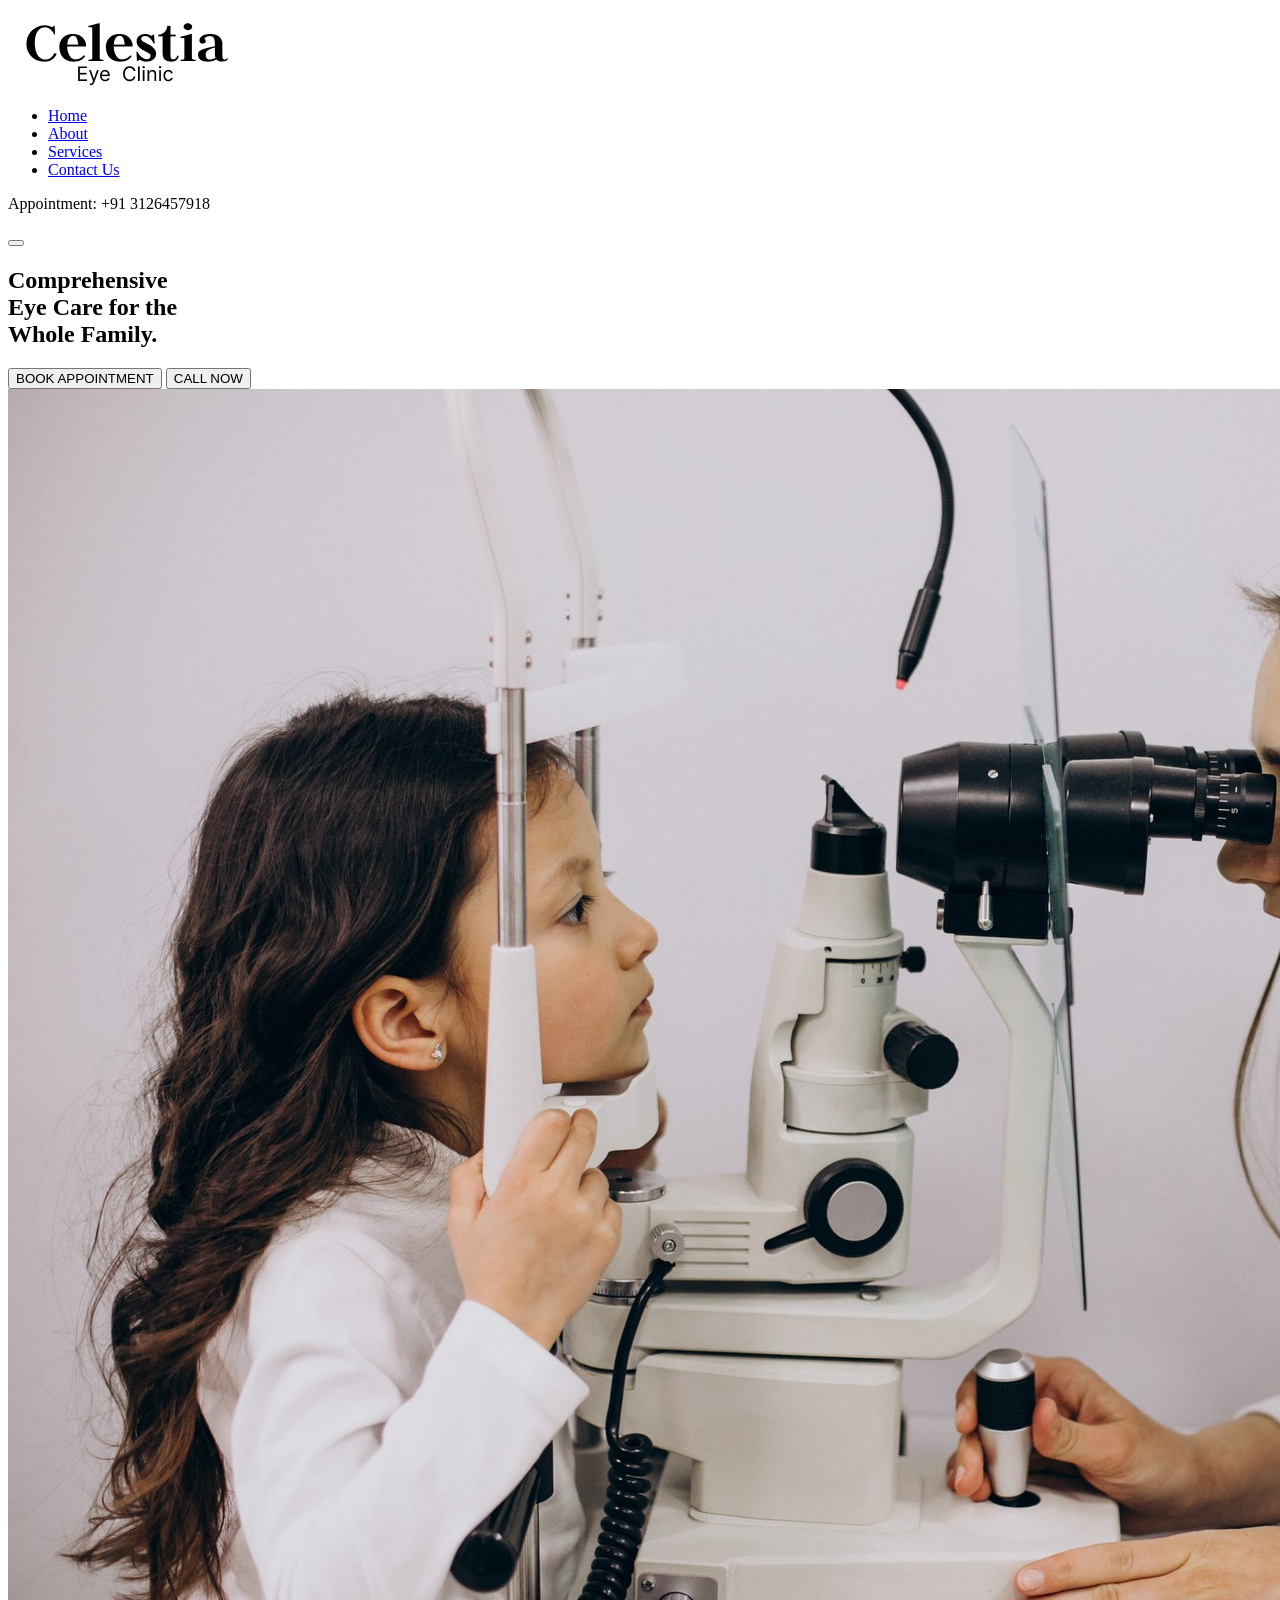
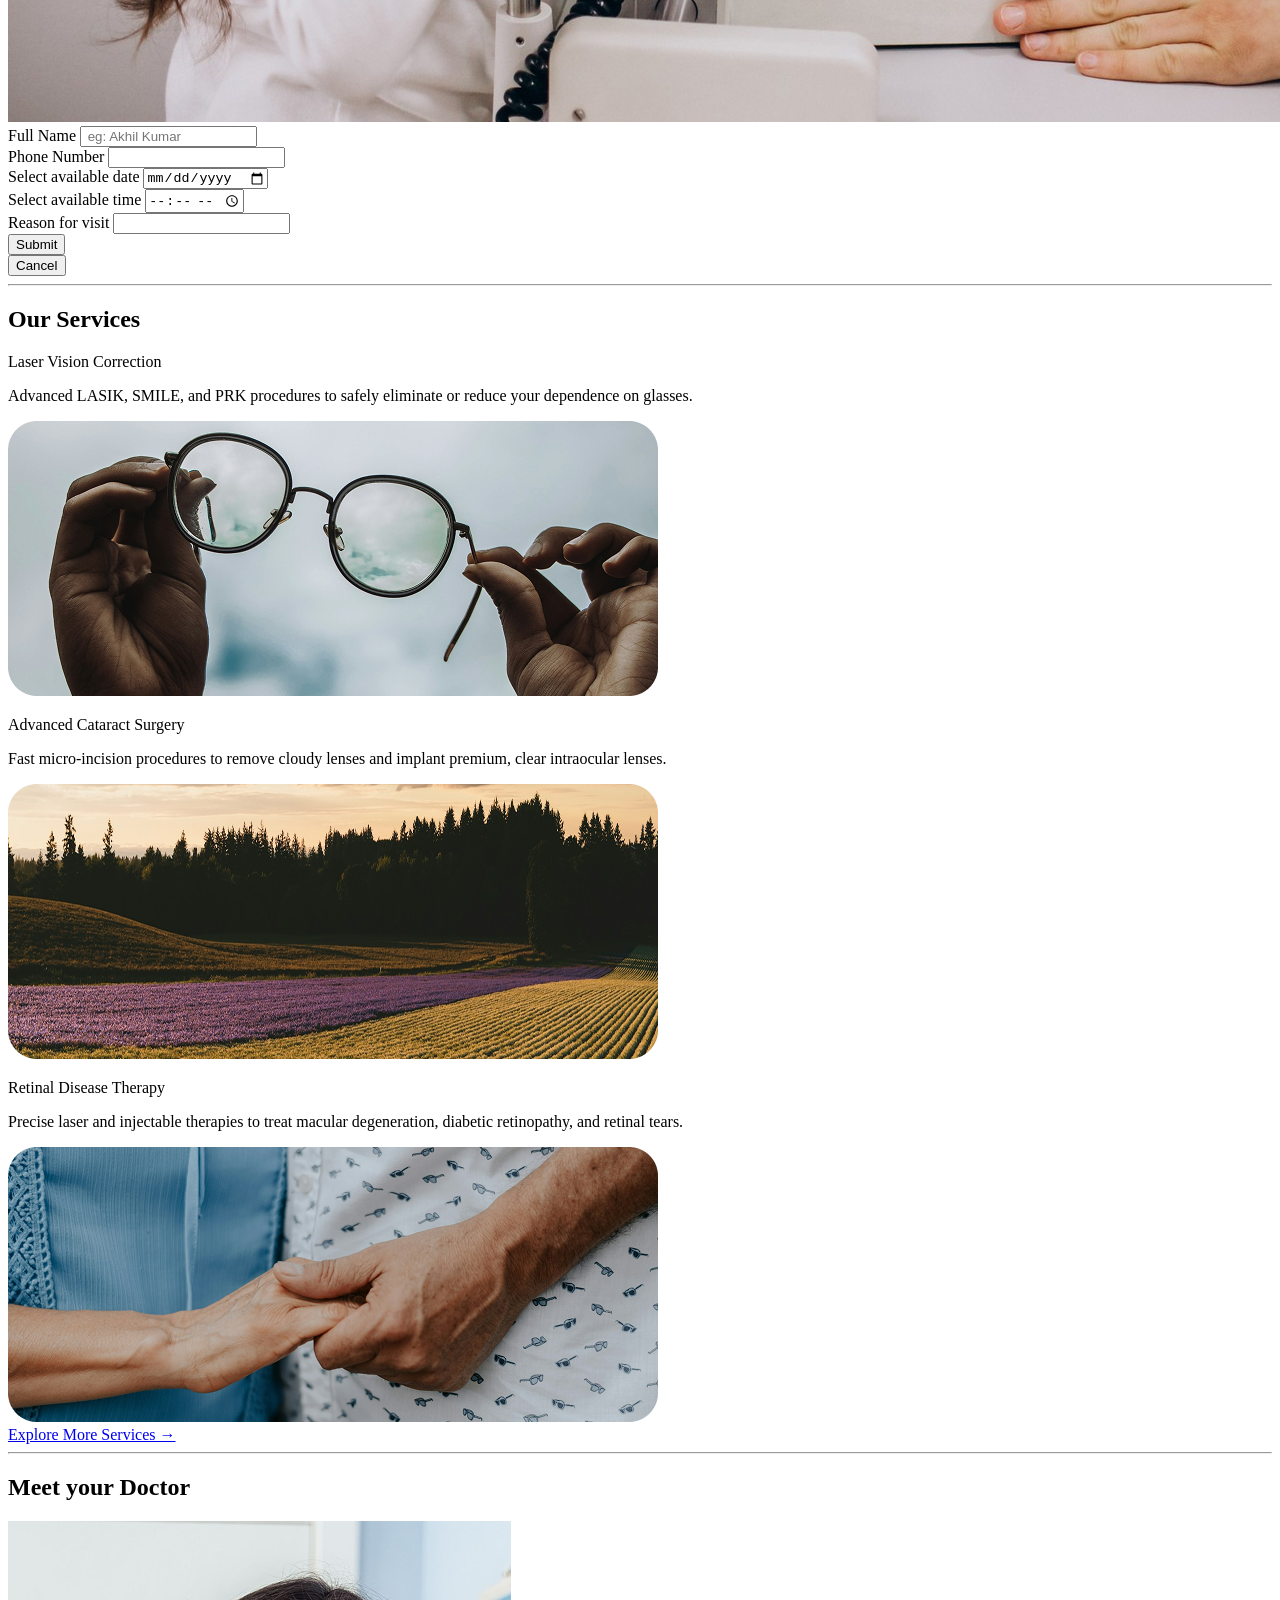
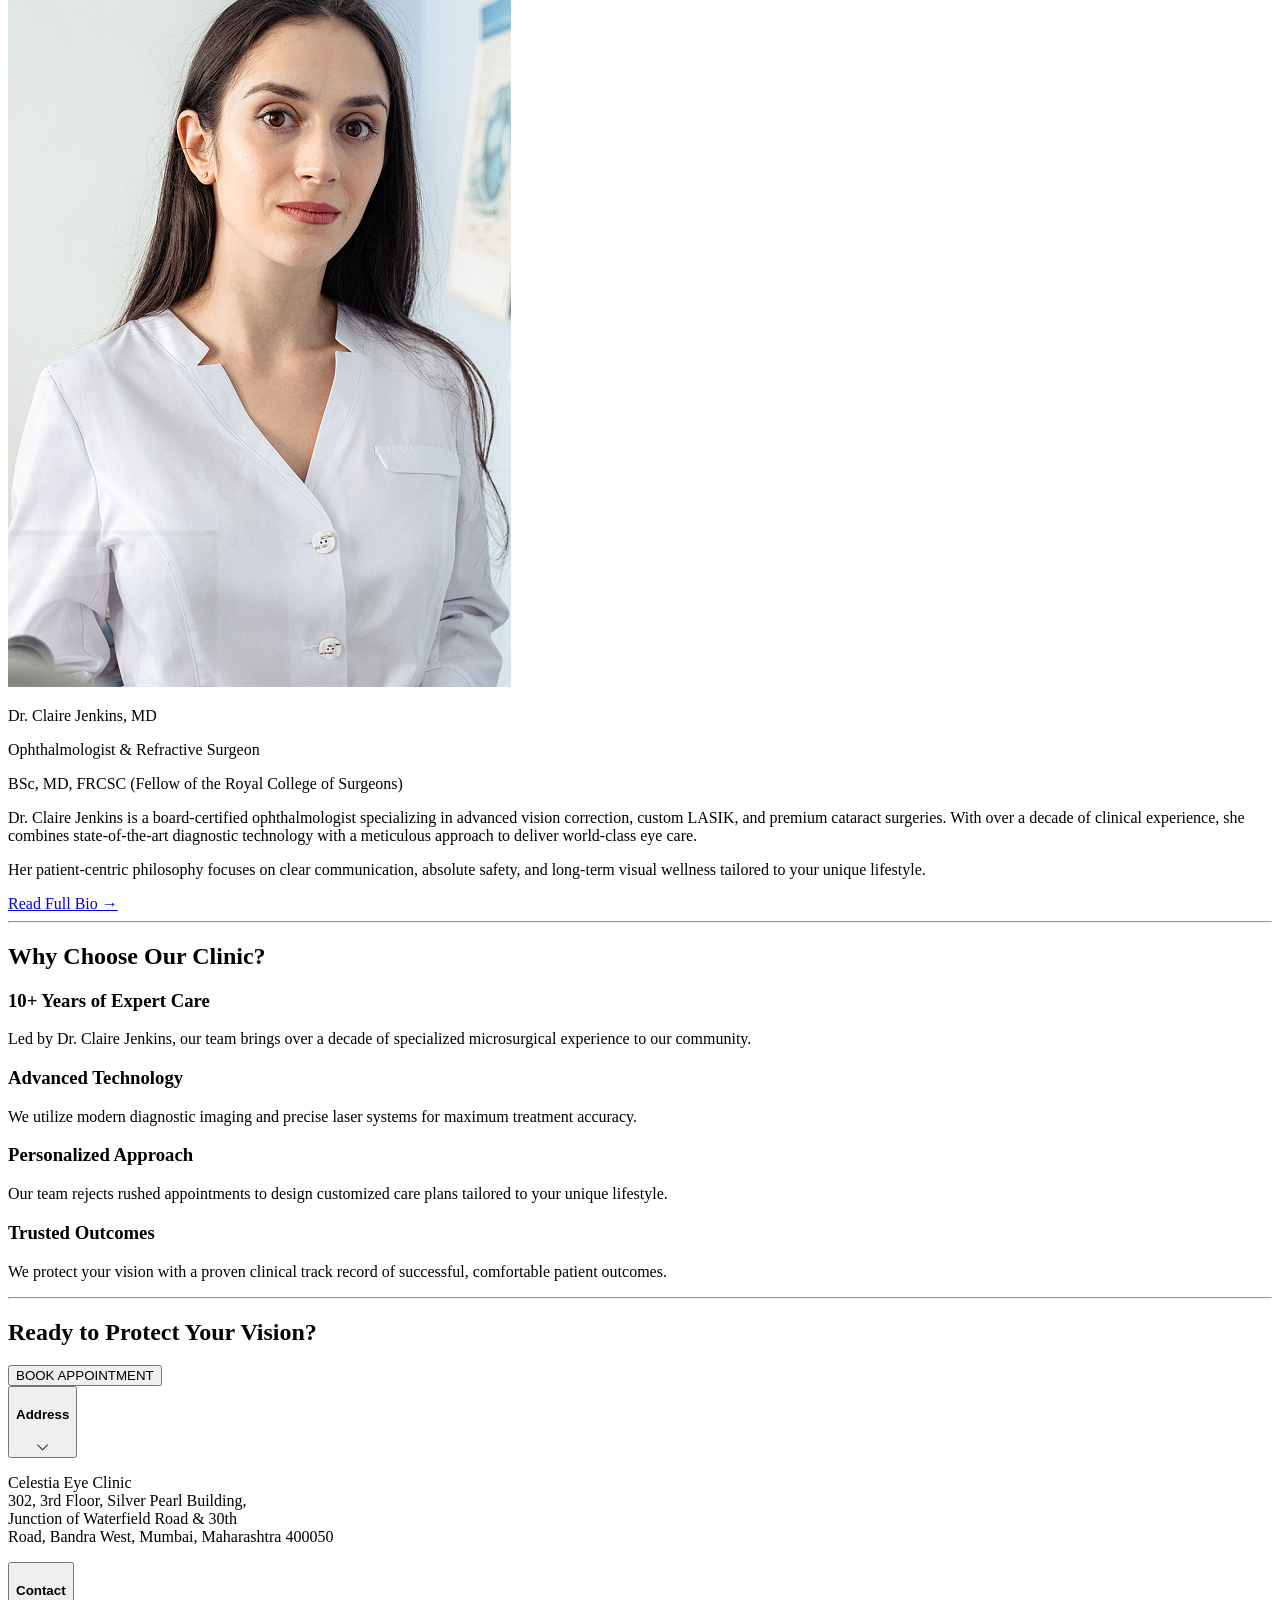
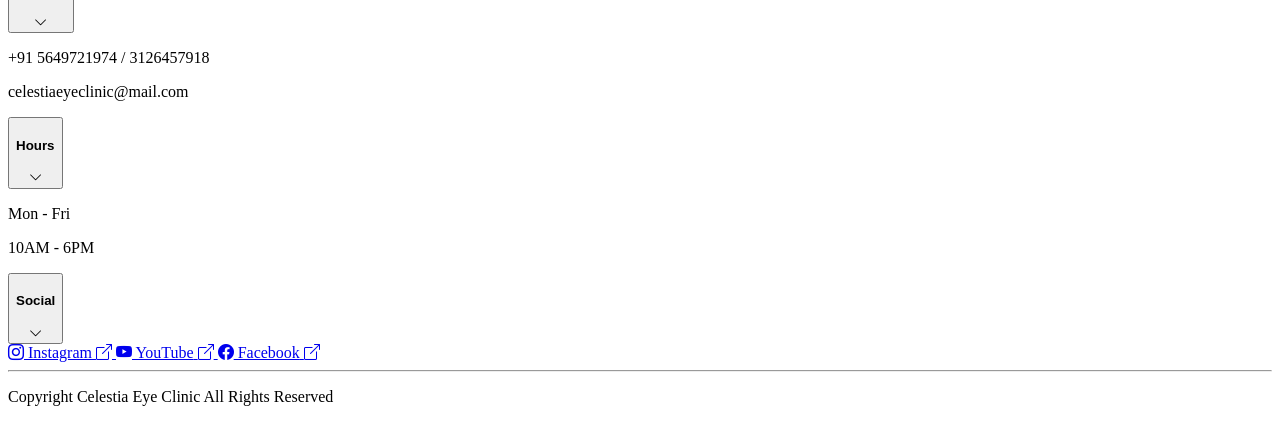
==== commit 37e0ee3c: "Added Contact Us page Added contact us page and fixed minor bugs" ====
--- a/index.html
+++ b/index.html
@@ -4,9 +4,14 @@
     <meta charset="UTF-8">
     <meta name="viewport" content="width=device-width, initial-scale=1.0">
     <title>Celestia Eye Clinic</title>
-    <link rel="stylesheet" href="StyleSheet.css">
-
-    <!-- Embedded Fonts and Icons-->
+
+    <!--------------------- STYLESHEETS ---------------------->
+    <link rel="stylesheet" href="./Stylesheets/base.css">
+    <link rel="stylesheet" href="./Stylesheets/header.css">
+    <link rel="stylesheet" href="./Stylesheets/footer.css">
+    <link rel="stylesheet" href="./Stylesheets/index.css">
+
+    <!------------------ Embedded Fonts and Icons---------------->
     <link rel="preconnect" href="https://fonts.googleapis.com">
     <link rel="preconnect" href="https://fonts.gstatic.com" crossorigin>
     <link href="https://fonts.googleapis.com/css2?family=Inter:ital,opsz,wght@0,14..32,100..900;1,14..32,100..900&display=swap" rel="stylesheet">
@@ -15,164 +20,201 @@
 </head>
 <body>
 
-    <div class="main-content">
-        <header>
-            <div class="header-container">
-                <div class="logo">
-                    <img src="./images/Logo Image.png" alt="Clinic Logo">
-                </div>
-
-                <ul class="nav-items" id="navItems">
-                    <li><a href="./index.html">Home</a></li>
-                    <li><a href="./about.html">About</a></li>
-                    <li><a href="./services.html">Services</a></li>
-                </ul>
-                <p class="header-aptmt">Appointment: +91 3126457918</p>
-
-                <button class="nav-toggle" id="navToggle" aria-label="Toggle navigation menu" aria-expanded="false" aria-controls="navItems">
-                    <span></span>
-                    <span></span>
-                    <span></span>
-                </button>
-            </div>
-
-        </header>
-
-        <!-- -------------- Hero Section -------------- -->
-         <main>
-            <section class="hero">
-
-                <div class="hero-container">
-                    <div class="hero-content">
-                        <h1>
-                            Comprehensive<br>
-                            Eye Care for the<br>
-                            Whole Family.
-                        </h1>
-
-                        <div class="hero-buttons">
-                            <button class="primary"> BOOK APPOINTMENT</button>
-                            <Button class="secondary">CALL NOW</Button>
-                        </div>
-                    </div>
-                </div>
-                <div class="hero-image">
-                    <img src="./images/Home page Image.jpg" alt="Eye clinic">
+    <header>
+        <div class="header-container">
+            <div class="logo">
+                <img src="./images/Logo Image.png" alt="Clinic Logo">
+            </div>
+
+            <ul class="nav-items" id="navItems">
+                <li><a href="./index.html">Home</a></li>
+                <li><a href="./about.html">About</a></li>
+                <li><a href="./services.html">Services</a></li>
+                <li><a href="./contact-us.html">Contact Us</a></li>
+            </ul>
+            <p class="header-aptmt">Appointment: +91 3126457918</p>
+
+            <button class="nav-toggle" id="navToggle" aria-label="Toggle navigation menu" aria-expanded="false" aria-controls="navItems">
+                <span></span>
+                <span></span>
+                <span></span>
+            </button>
+        </div>
+
+    </header>
+
+    <!-- -------------- HERO SECTION -------------- -->
+    <main class="main-content">
+        <section class="hero">
+ 
+            <div class="hero-container">
+                <div class="hero-content">
+                    <h1>
+                        Comprehensive<br>
+                        Eye Care for the<br>
+                        Whole Family.
+                    </h1>
+
+                    <div class="hero-buttons">
+                        <button class="primary" id="appointmentBtn"> BOOK APPOINTMENT</button>
+                        <button class="secondary">CALL NOW</button>
+                    </div>
+                </div>
+            </div>
+            <div class="hero-image">
+                <img src="./images/Home page Image.jpg" alt="Eye clinic">
+            </div>
+
+        </section>
+
+        <!--------------- APPOINTMENT FORM --------------->
+        <div class="apntmt-form-div">
+            <form class="apntmt-form" action="POST">
+                
+                <div class="form-name-div">
+                    <label for="name">Full Name</label>
+                    <input type="text" id="name" name="name" placeholder=" eg: Akhil Kumar" required>
+                </div>
+
+                <div class="form-phone-div">
+                    <label for="phone">Phone Number</label>
+                    <input type="text" id="phone" name="phone" minlength="10" maxlength="10" pattern="[0-9]+" required>
+                </div>
+
+                <div class="form-date-select">
+                    <label for="date">Select available date</label>
+                    <input type="date" id="date" name="date" required>
+                </div>
+
+                <div class="form-time-select">
+                    <label for="time">Select available time</label>
+                    <input type="time" id="time" name="time" required>
+                </div>
+
+                <div class="form-reason-div">
+                    <label for="reason">Reason for visit</label>
+                    <input type="text" id="reason" name="reason" required>
+                </div>
+
+                <div class="form-submit-btn">
+                    <input class="form-btn" type="submit" value="Submit">
+                </div>
+
+                <div class="form-cancel-btn" id="appointmentCancBtn">
+                    <input class="form-btn" type="button" value="Cancel">
+                </div>
+            </form>
+        </div>
+        <hr>
+
+        <!-- ------------------- SERVICES SECTION ------------------- -->
+        <section class="services">
+            <h2 class="service-heading">Our Services</h2>
+
+            <div class="service-card-container">
+                <div class="service-card service-card-1">
+                    <div class="service-text">
+                        <p class="service-name">Laser Vision Correction</p>
+                        <p class="service-desc">Advanced LASIK, SMILE, and PRK procedures to safely eliminate or reduce your dependence on glasses.</p>
+                    </div>
+
+                    <img class="service-card-image service-image-1" src="./images/HP_service_1__image.png">
+                </div>
+
+                <div class="service-card service-card-2">
+                    <div class="service-text">
+                        <p class="service-name">Advanced Cataract Surgery</p>
+                        <p class="service-desc">Fast micro-incision procedures to remove cloudy lenses and implant premium, clear intraocular lenses.</p>
+                    </div>
+
+                    <img class="service-card-image service-image-2" src="./images/HP_service_2__image.png">
+                </div>
+
+                <div class="service-card service-card-3">
+                    <div class="service-text">
+                        <p class="service-name">Retinal Disease Therapy</p>
+                        <p class="service-desc">Precise laser and injectable therapies to treat macular degeneration, diabetic retinopathy, and retinal tears.</p>
+                    </div>
+
+                    <img class="service-card-image service-image-3" src="./images/HP_service_3__image.png">
+                </div>
+            </div>
+
+            <a class="service-learn-more" href="./services.html">Explore More Services →</a>
+        </section>
+
+        <hr>
+        
+        <!-- ----------------- MEET YOUR DOCTOR --------------- -->
+        <section class="meet-your-doctor">
+            <h2 class="doctor-heading">Meet your Doctor</h2>
+
+            <div class="doc-info-container">
+                <img src="./images/HP_Doctor_Img.png">
+
+                <div class="doc-info">
+                    <p class="doc-name">Dr. Claire Jenkins, MD</p>
+                    <p class="doc-edu">Ophthalmologist & Refractive Surgeon</p>
+                    <p class="doc-college">BSc, MD, FRCSC (Fellow of the Royal College of Surgeons)</p>
+                    <p class="doc-para doc-desc-1">Dr. Claire Jenkins is a board-certified ophthalmologist specializing in advanced vision correction, custom LASIK, and premium cataract surgeries. With over a decade of clinical experience, she combines state-of-the-art diagnostic technology with a meticulous approach to deliver world-class eye care.</p>
+                    <p class="doc-para doc-desc-2">Her patient-centric philosophy focuses on clear communication, absolute safety, and long-term visual wellness tailored to your unique lifestyle.</p>
+                </div>
+            </div>
+
+            <a class="full-bio" href="./about.html#doctor">Read Full Bio →</a>
+        </section>
+
+        <hr>
+
+        <section class="features-section">
+            <h2 class="feature-heading">Why Choose Our Clinic?</h2>
+
+            <section class="feature-grid">
+
+                <div class="feature">
+                    <h3>10+ Years of Expert Care</h3>
+                    <p>
+                        Led by Dr. Claire Jenkins, our team brings
+                        over a decade of specialized microsurgical
+                        experience to our community.
+                    </p>
+                </div>
+
+                <div class="feature">
+                    <h3>Advanced Technology</h3>
+                    <p>
+                        We utilize modern diagnostic imaging and
+                        precise laser systems for maximum treatment
+                        accuracy.
+                    </p>
+                </div>
+
+                <div class="feature">
+                    <h3>Personalized Approach</h3>
+                    <p>
+                        Our team rejects rushed appointments to design
+                        customized care plans tailored to your unique lifestyle.
+                    </p>
+                </div>
+
+                <div class="feature">
+                    <h3>Trusted Outcomes</h3>
+                    <p>
+                        We protect your vision with a proven clinical track record
+                        of successful, comfortable patient outcomes.
+                    </p>
                 </div>
 
             </section>
-
-            <hr>
-
-            <!-- ------------------- Services Section ------------------- -->
-            <section class="services">
-                <h2 class="service-heading">Our Services</h2>
-
-                <div class="service-card-container">
-                    <div class="service-card service-card-1">
-                        <div class="service-text">
-                            <p class="service-name">Laser Vision Correction</p>
-                            <p class="service-desc">Advanced LASIK, SMILE, and PRK procedures to safely eliminate or reduce your dependence on glasses.</p>
-                        </div>
-
-                        <img class="service-card-image service-image-1" src="./images/HP_service_1__image.png">
-                    </div>
-
-                    <div class="service-card service-card-2">
-                        <div class="service-text">
-                            <p class="service-name">Advanced Cataract Surgery</p>
-                            <p class="service-desc">Fast micro-incision procedures to remove cloudy lenses and implant premium, clear intraocular lenses.</p>
-                        </div>
-
-                        <img class="service-card-image service-image-2" src="./images/HP_service_2__image.png">
-                    </div>
-
-                    <div class="service-card service-card-3">
-                        <div class="service-text">
-                            <p class="service-name">Retinal Disease Therapy</p>
-                            <p class="service-desc">Precise laser and injectable therapies to treat macular degeneration, diabetic retinopathy, and retinal tears.</p>
-                        </div>
-
-                        <img class="service-card-image service-image-3" src="./images/HP_service_3__image.png">
-                    </div>
-                </div>
-
-                <p class="service-learn-more">Explore More Services →</p>
-            </section>
-
-            <hr>
-            
-            <!-- ----------------- MEET YOUR DOCTOR --------------- -->
-            <section class="meet-your-doctor">
-                <h2 class="doctor-heading">Meet your Doctor</h2>
-
-                <div class="doc-info-container">
-                    <img src="./images/HP_Doctor_Img.png">
-
-                    <div class="doc-info">
-                        <p class="doc-name">Dr. Claire Jenkins, MD</p>
-                        <p class="doc-edu">Ophthalmologist & Refractive Surgeon</p>
-                        <p class="doc-college">BSc, MD, FRCSC (Fellow of the Royal College of Surgeons)</p>
-                        <p class="doc-para doc-desc-1">Dr. Claire Jenkins is a board-certified ophthalmologist specializing in advanced vision correction, custom LASIK, and premium cataract surgeries. With over a decade of clinical experience, she combines state-of-the-art diagnostic technology with a meticulous approach to deliver world-class eye care.</p>
-                        <p class="doc-para doc-desc-2">Her patient-centric philosophy focuses on clear communication, absolute safety, and long-term visual wellness tailored to your unique lifestyle.</p>
-                    </div>
-                </div>
-
-                <p class="full-bio">Read Full Bio →</p>
-            </section>
-
-            <hr>
-
-            <section class="features-section">
-                <h2 class="feature-heading">Why Choose Our Clinic?</h2>
-
-                <section class="feature-grid">
-
-                    <div class="feature">
-                        <h3>10+ Years of Expert Care</h3>
-                        <p>
-                            Led by Dr. Claire Jenkins, our team brings
-                            over a decade of specialized microsurgical
-                            experience to our community.
-                        </p>
-                    </div>
-
-                    <div class="feature">
-                        <h3>Advanced Technology</h3>
-                        <p>
-                            We utilize modern diagnostic imaging and
-                            precise laser systems for maximum treatment
-                            accuracy.
-                        </p>
-                    </div>
-
-                    <div class="feature">
-                        <h3>Personalized Approach</h3>
-                        <p>
-                            Our team rejects rushed appointments to design
-                            customized care plans tailored to your unique lifestyle.
-                        </p>
-                    </div>
-
-                    <div class="feature">
-                        <h3>Trusted Outcomes</h3>
-                        <p>
-                            We protect your vision with a proven clinical track record
-                            of successful, comfortable patient outcomes.
-                        </p>
-                    </div>
-
-                </section>
-            </section>
-
-            <hr>
-
-            <section class="bottom-cta-section">
-                <h2 class="bottom-cta-heading">Ready to Protect Your Vision?</h2>
-                <button class="primary bottom-cta">BOOK APPOINTMENT</button>
-            </section>
-        </main>
-    </div>
+        </section>
+
+        <hr>
+
+        <section class="bottom-cta-section">
+            <h2 class="bottom-cta-heading">Ready to Protect Your Vision?</h2>
+            <button class="primary bottom-cta">BOOK APPOINTMENT</button>
+        </section>
+    </main>
 
     <footer class="footer">
 
@@ -226,15 +268,15 @@
                     </button>
 
                     <div class="footer-dropdown">
-                        <a class="footer-content-details" href="#">
+                        <a class="footer-content-details instagram" href="https://www.instagram.com/theshahmedia/" target="_blank" rel="noopener">
                             <span><i class="bi bi-instagram"></i> Instagram</span>
                             <i class="bi bi-box-arrow-up-right"></i>
                         </a>
-                        <a class="footer-content-details" href="#">
+                        <a class="footer-content-details youtube" href="https://www.youtube.com/@RishabhShahCreates" target="_blank" rel="noopener">
                             <span><i class="bi bi-youtube"></i> YouTube</span>
                             <i class="bi bi-box-arrow-up-right"></i>
                         </a>
-                        <a class="footer-content-details" href="#">
+                        <a class="footer-content-details facebook" href="https://www.facebook.com/people/The-Shah-Media/61550045405942/" target="_blank" rel="noopener">
                             <span><i class="bi bi-facebook"></i> Facebook</span>
                             <i class="bi bi-box-arrow-up-right"></i>
                         </a>
@@ -297,7 +339,26 @@
                 navToggle.setAttribute('aria-expanded', 'false');
             }
         });
+
+        // Book Appointment Form
+        const appointmentBtn = document.querySelector("#appointmentBtn");
+        const appointmentForm = document.querySelector(".apntmt-form-div");
+        appointmentBtn.addEventListener("click", () => {
+            appointmentForm.classList.add("open");
+        })
+
+        // Appointment Cancel btn function
+        const appointmentCancBtn = document.querySelector("#appointmentCancBtn");
+        appointmentCancBtn.addEventListener("click", () => {
+            appointmentForm.classList.remove("open");
+        })
+
+        // Call Now function
+        const callNow = document.querySelector(".secondary")
+        callNow.addEventListener("click", () => {
+            window.location.href = "tel:+91312457918";
+        });
     </script>
 
 </body>
-</html>+</html>
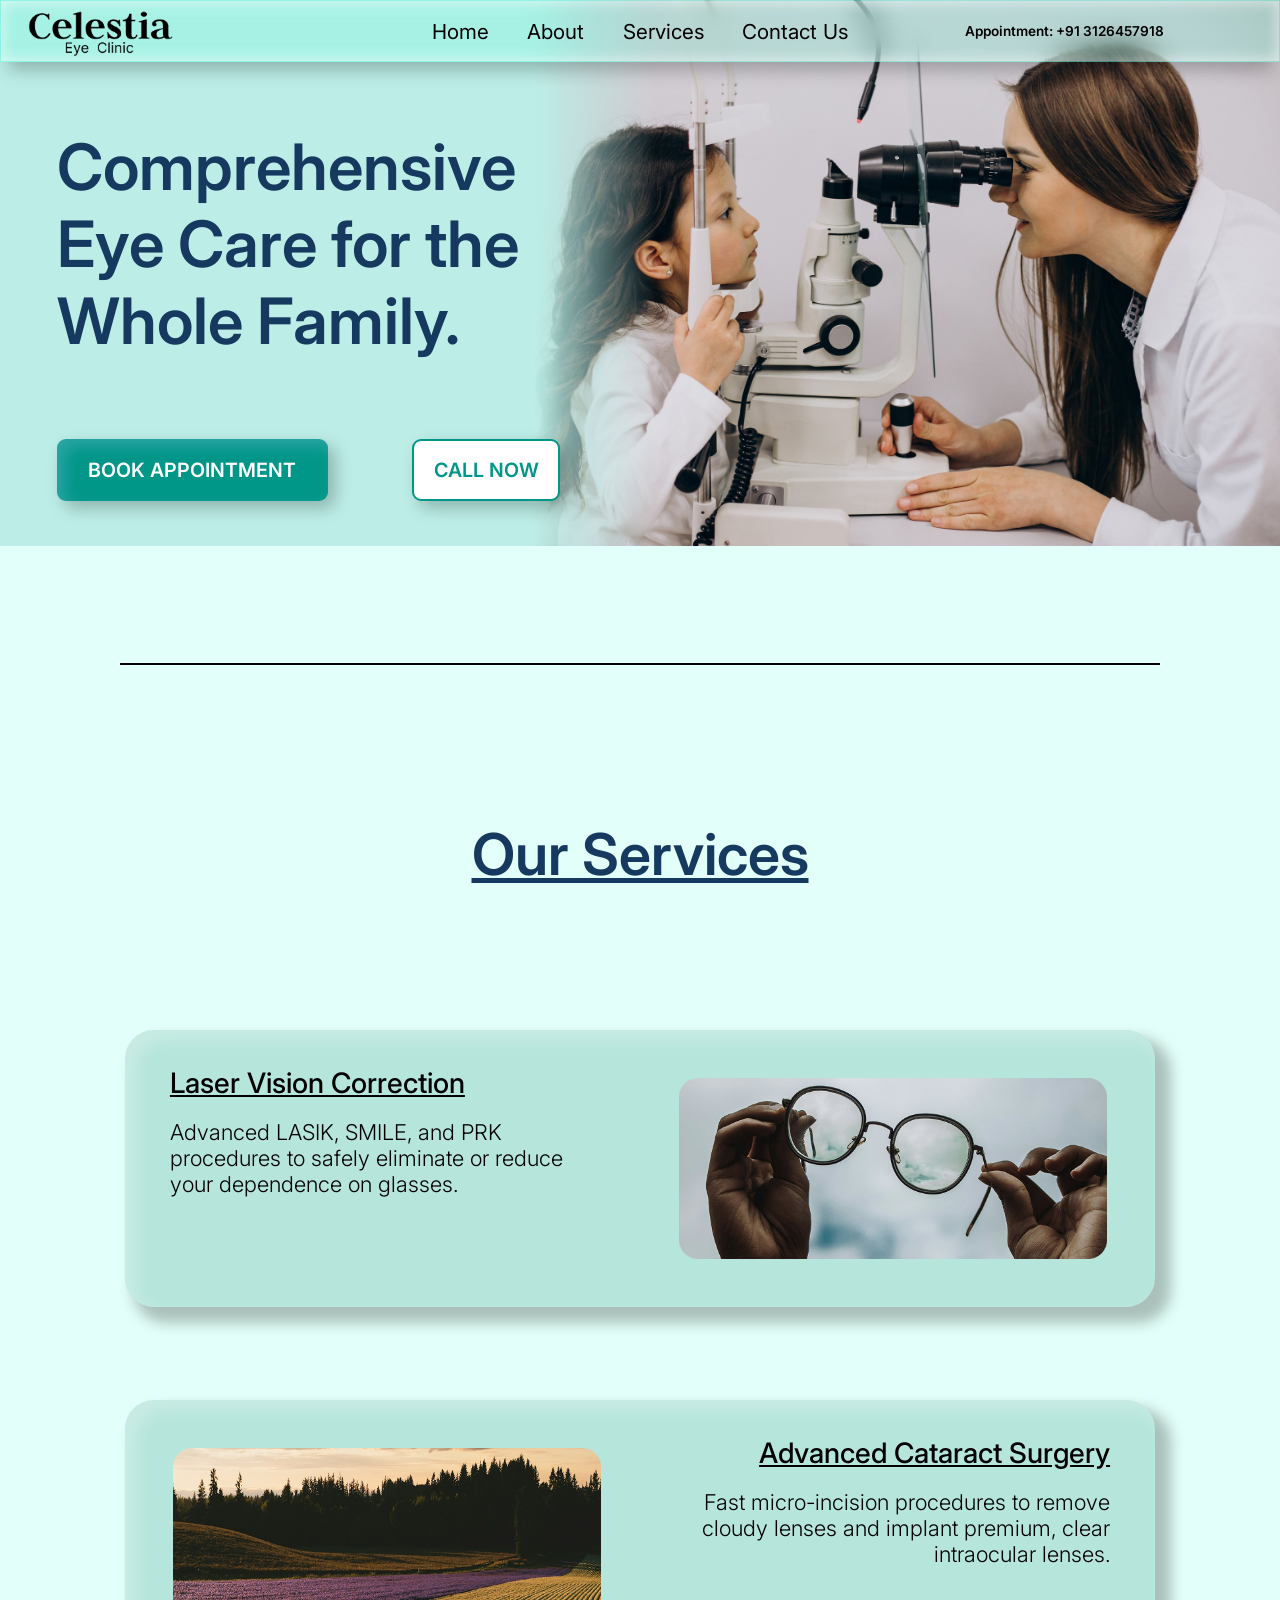
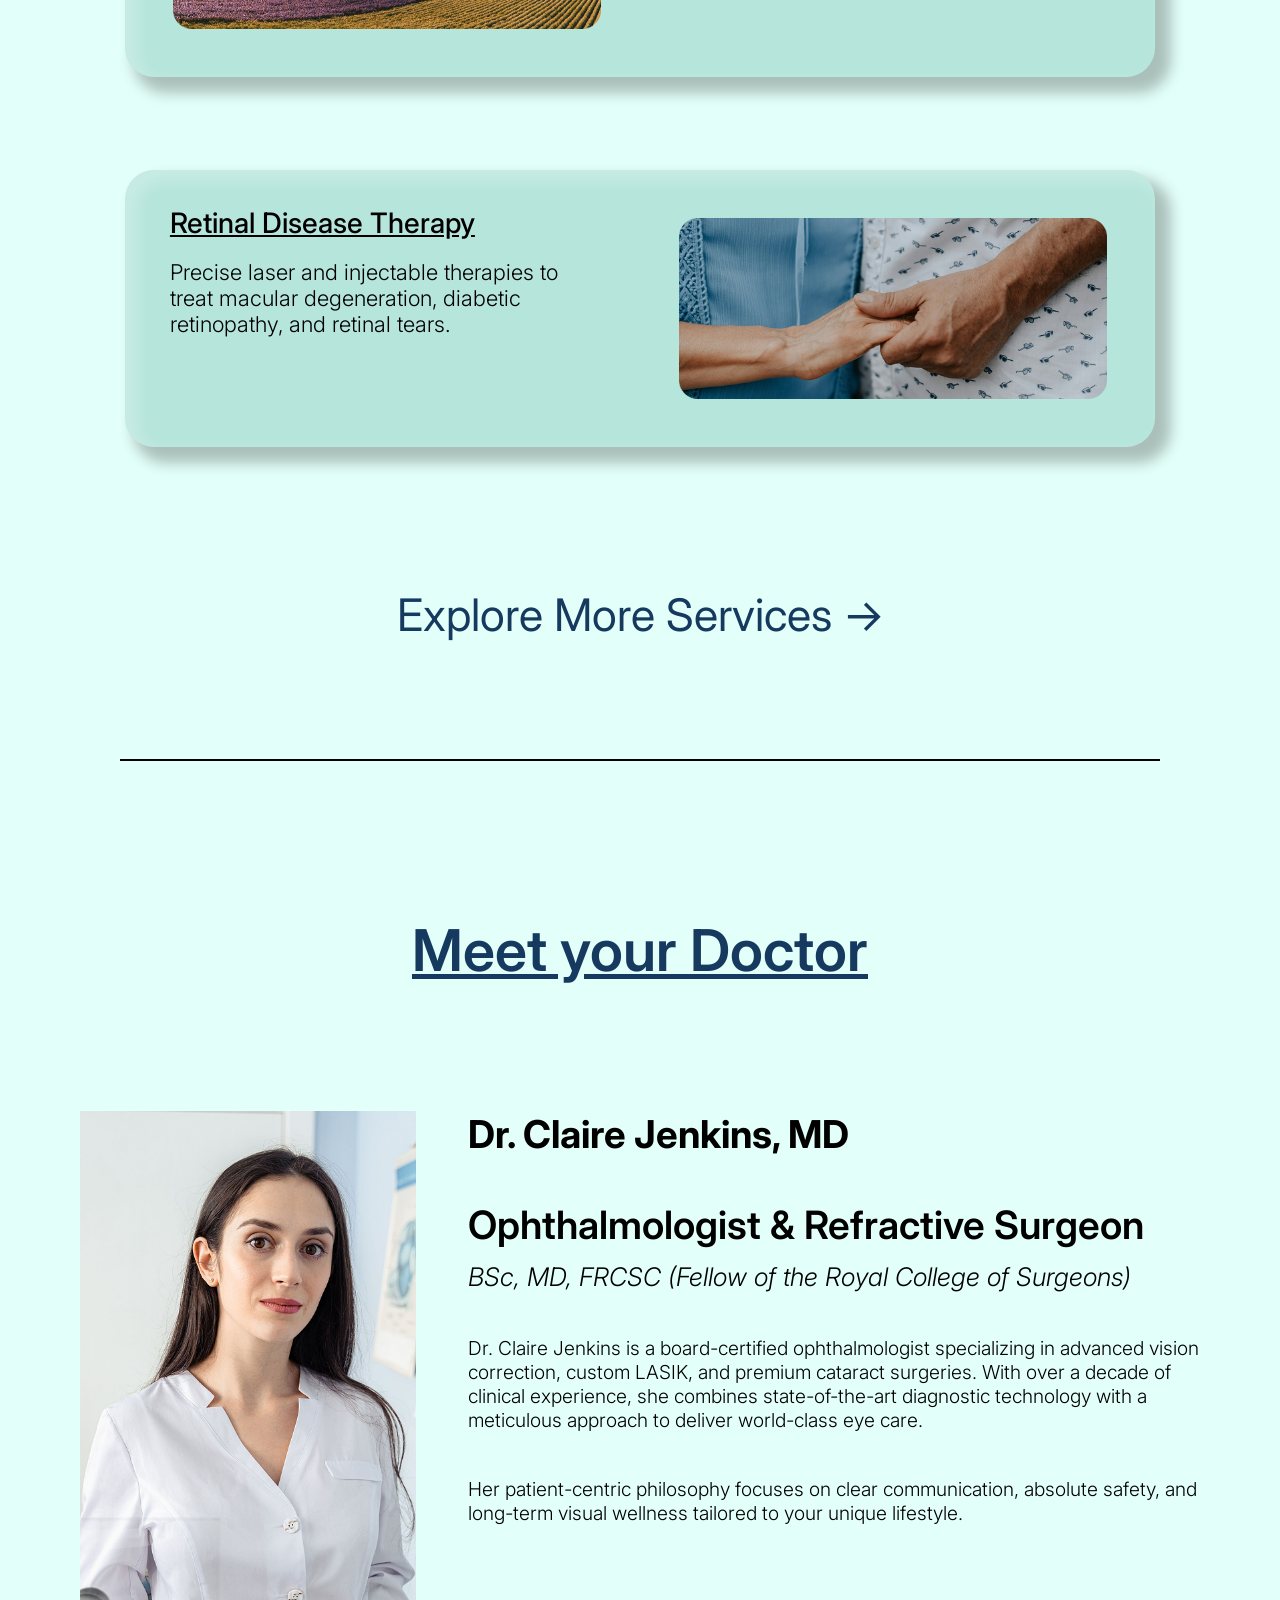
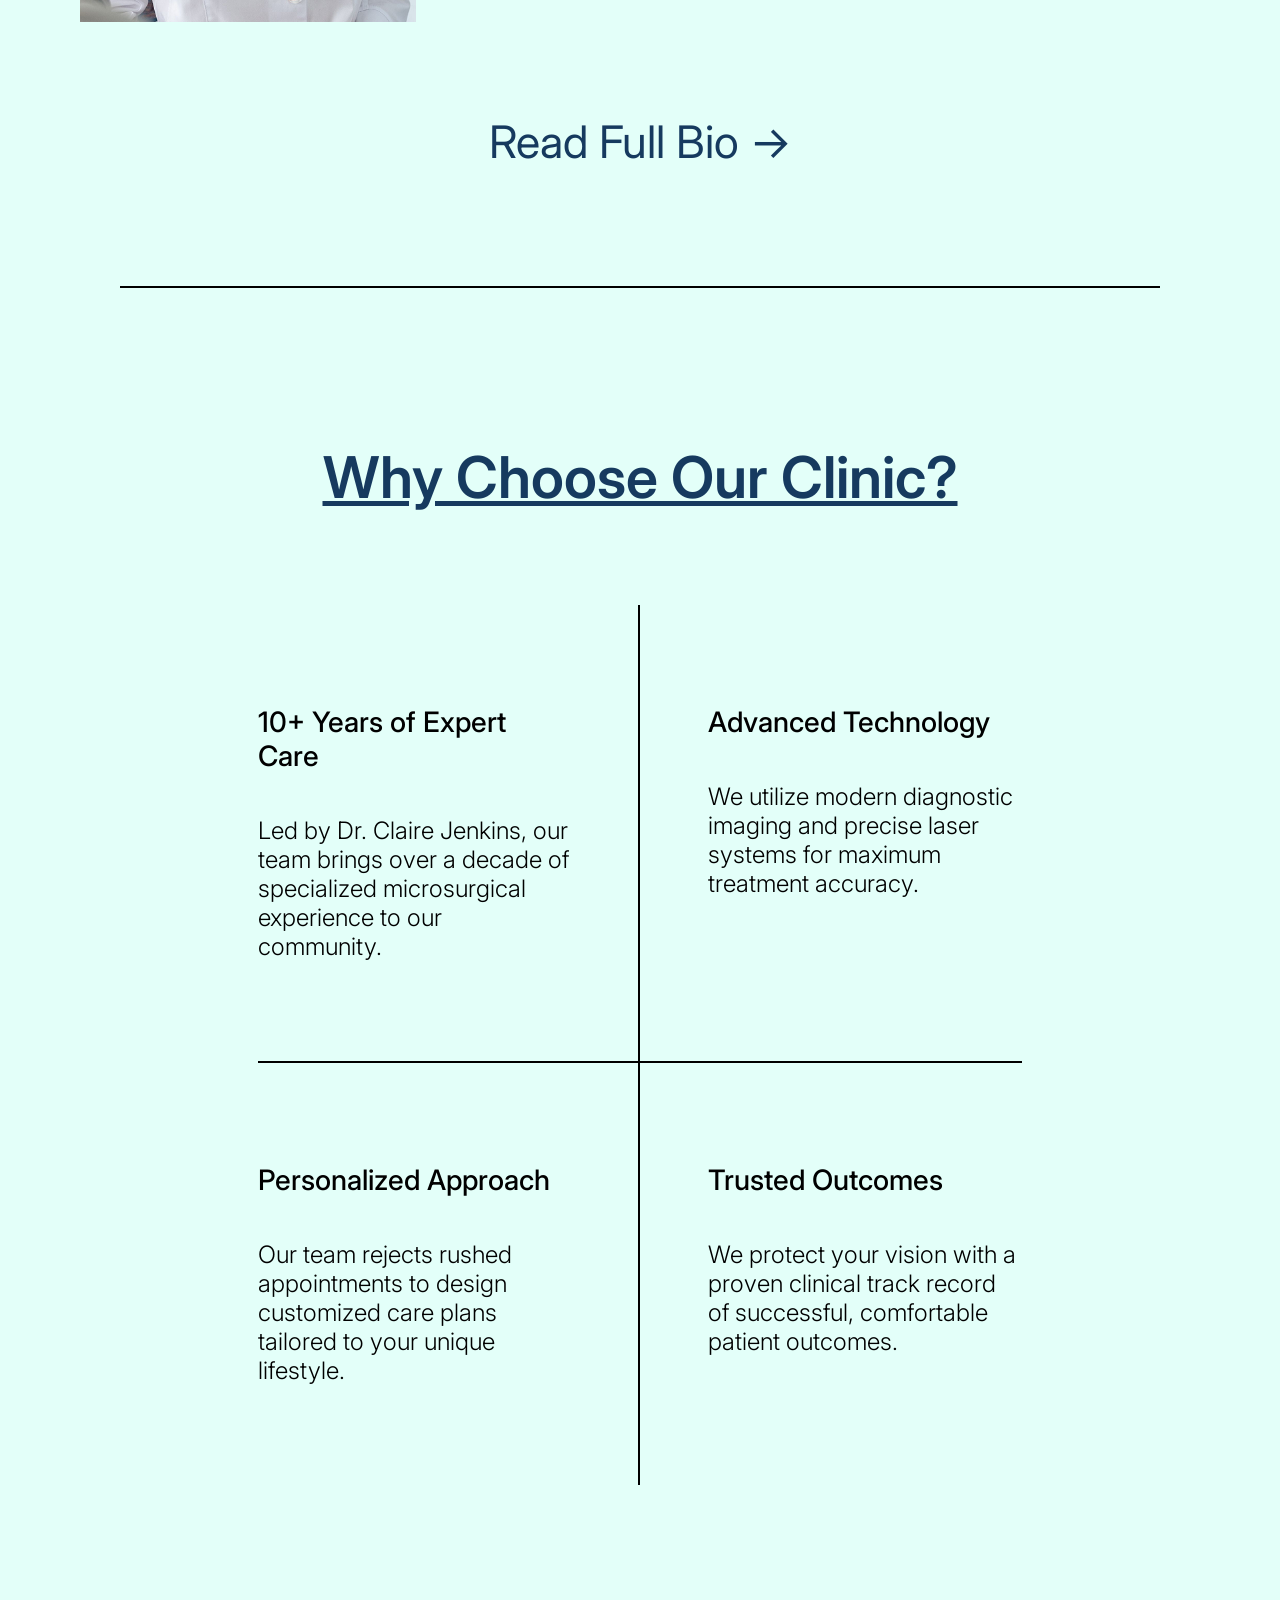
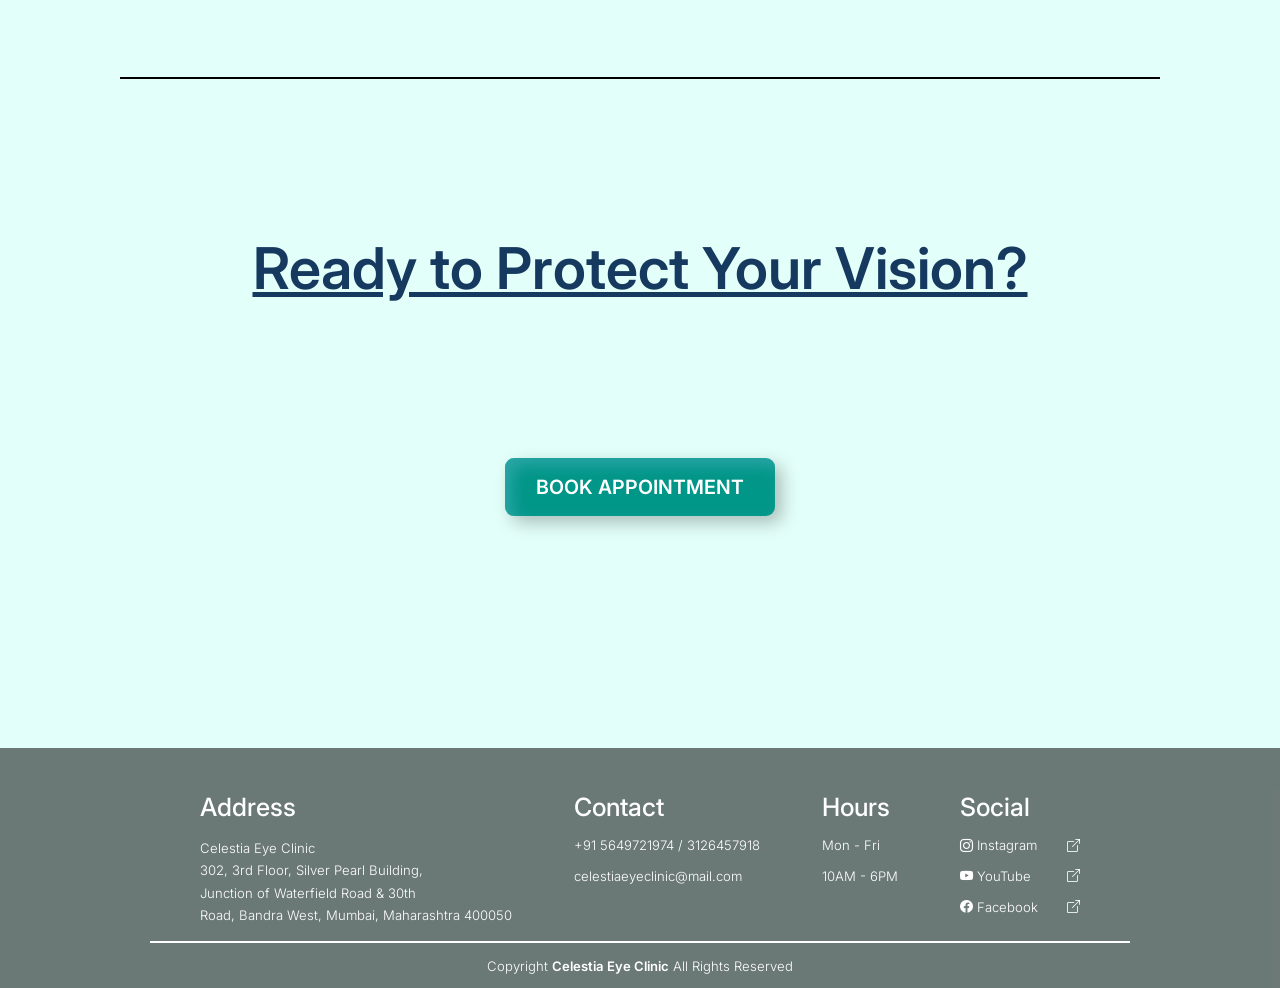
==== commit e0e5db03: "Add reivsed website structure" ====
--- a/index.html
+++ b/index.html
@@ -1,364 +1,364 @@
-<!DOCTYPE html>
-<html lang="en">
-<head>
-    <meta charset="UTF-8">
-    <meta name="viewport" content="width=device-width, initial-scale=1.0">
-    <title>Celestia Eye Clinic</title>
-
-    <!--------------------- STYLESHEETS ---------------------->
-    <link rel="stylesheet" href="./Stylesheets/base.css">
-    <link rel="stylesheet" href="./Stylesheets/header.css">
-    <link rel="stylesheet" href="./Stylesheets/footer.css">
-    <link rel="stylesheet" href="./Stylesheets/index.css">
-
-    <!------------------ Embedded Fonts and Icons---------------->
-    <link rel="preconnect" href="https://fonts.googleapis.com">
-    <link rel="preconnect" href="https://fonts.gstatic.com" crossorigin>
-    <link href="https://fonts.googleapis.com/css2?family=Inter:ital,opsz,wght@0,14..32,100..900;1,14..32,100..900&display=swap" rel="stylesheet">
-    <link rel="stylesheet" href="https://cdn.jsdelivr.net/npm/bootstrap-icons@1.13.1/font/bootstrap-icons.min.css">
-
-</head>
-<body>
-
-    <header>
-        <div class="header-container">
-            <div class="logo">
-                <img src="./images/Logo Image.png" alt="Clinic Logo">
-            </div>
-
-            <ul class="nav-items" id="navItems">
-                <li><a href="./index.html">Home</a></li>
-                <li><a href="./about.html">About</a></li>
-                <li><a href="./services.html">Services</a></li>
-                <li><a href="./contact-us.html">Contact Us</a></li>
-            </ul>
-            <p class="header-aptmt">Appointment: +91 3126457918</p>
-
-            <button class="nav-toggle" id="navToggle" aria-label="Toggle navigation menu" aria-expanded="false" aria-controls="navItems">
-                <span></span>
-                <span></span>
-                <span></span>
-            </button>
-        </div>
-
-    </header>
-
-    <!-- -------------- HERO SECTION -------------- -->
-    <main class="main-content">
-        <section class="hero">
- 
-            <div class="hero-container">
-                <div class="hero-content">
-                    <h1>
-                        Comprehensive<br>
-                        Eye Care for the<br>
-                        Whole Family.
-                    </h1>
-
-                    <div class="hero-buttons">
-                        <button class="primary" id="appointmentBtn"> BOOK APPOINTMENT</button>
-                        <button class="secondary">CALL NOW</button>
-                    </div>
-                </div>
-            </div>
-            <div class="hero-image">
-                <img src="./images/Home page Image.jpg" alt="Eye clinic">
-            </div>
-
-        </section>
-
-        <!--------------- APPOINTMENT FORM --------------->
-        <div class="apntmt-form-div">
-            <form class="apntmt-form" action="POST">
-                
-                <div class="form-name-div">
-                    <label for="name">Full Name</label>
-                    <input type="text" id="name" name="name" placeholder=" eg: Akhil Kumar" required>
-                </div>
-
-                <div class="form-phone-div">
-                    <label for="phone">Phone Number</label>
-                    <input type="text" id="phone" name="phone" minlength="10" maxlength="10" pattern="[0-9]+" required>
-                </div>
-
-                <div class="form-date-select">
-                    <label for="date">Select available date</label>
-                    <input type="date" id="date" name="date" required>
-                </div>
-
-                <div class="form-time-select">
-                    <label for="time">Select available time</label>
-                    <input type="time" id="time" name="time" required>
-                </div>
-
-                <div class="form-reason-div">
-                    <label for="reason">Reason for visit</label>
-                    <input type="text" id="reason" name="reason" required>
-                </div>
-
-                <div class="form-submit-btn">
-                    <input class="form-btn" type="submit" value="Submit">
-                </div>
-
-                <div class="form-cancel-btn" id="appointmentCancBtn">
-                    <input class="form-btn" type="button" value="Cancel">
-                </div>
-            </form>
-        </div>
-        <hr>
-
-        <!-- ------------------- SERVICES SECTION ------------------- -->
-        <section class="services">
-            <h2 class="service-heading">Our Services</h2>
-
-            <div class="service-card-container">
-                <div class="service-card service-card-1">
-                    <div class="service-text">
-                        <p class="service-name">Laser Vision Correction</p>
-                        <p class="service-desc">Advanced LASIK, SMILE, and PRK procedures to safely eliminate or reduce your dependence on glasses.</p>
-                    </div>
-
-                    <img class="service-card-image service-image-1" src="./images/HP_service_1__image.png">
-                </div>
-
-                <div class="service-card service-card-2">
-                    <div class="service-text">
-                        <p class="service-name">Advanced Cataract Surgery</p>
-                        <p class="service-desc">Fast micro-incision procedures to remove cloudy lenses and implant premium, clear intraocular lenses.</p>
-                    </div>
-
-                    <img class="service-card-image service-image-2" src="./images/HP_service_2__image.png">
-                </div>
-
-                <div class="service-card service-card-3">
-                    <div class="service-text">
-                        <p class="service-name">Retinal Disease Therapy</p>
-                        <p class="service-desc">Precise laser and injectable therapies to treat macular degeneration, diabetic retinopathy, and retinal tears.</p>
-                    </div>
-
-                    <img class="service-card-image service-image-3" src="./images/HP_service_3__image.png">
-                </div>
-            </div>
-
-            <a class="service-learn-more" href="./services.html">Explore More Services →</a>
-        </section>
-
-        <hr>
-        
-        <!-- ----------------- MEET YOUR DOCTOR --------------- -->
-        <section class="meet-your-doctor">
-            <h2 class="doctor-heading">Meet your Doctor</h2>
-
-            <div class="doc-info-container">
-                <img src="./images/HP_Doctor_Img.png">
-
-                <div class="doc-info">
-                    <p class="doc-name">Dr. Claire Jenkins, MD</p>
-                    <p class="doc-edu">Ophthalmologist & Refractive Surgeon</p>
-                    <p class="doc-college">BSc, MD, FRCSC (Fellow of the Royal College of Surgeons)</p>
-                    <p class="doc-para doc-desc-1">Dr. Claire Jenkins is a board-certified ophthalmologist specializing in advanced vision correction, custom LASIK, and premium cataract surgeries. With over a decade of clinical experience, she combines state-of-the-art diagnostic technology with a meticulous approach to deliver world-class eye care.</p>
-                    <p class="doc-para doc-desc-2">Her patient-centric philosophy focuses on clear communication, absolute safety, and long-term visual wellness tailored to your unique lifestyle.</p>
-                </div>
-            </div>
-
-            <a class="full-bio" href="./about.html#doctor">Read Full Bio →</a>
-        </section>
-
-        <hr>
-
-        <section class="features-section">
-            <h2 class="feature-heading">Why Choose Our Clinic?</h2>
-
-            <section class="feature-grid">
-
-                <div class="feature">
-                    <h3>10+ Years of Expert Care</h3>
-                    <p>
-                        Led by Dr. Claire Jenkins, our team brings
-                        over a decade of specialized microsurgical
-                        experience to our community.
-                    </p>
-                </div>
-
-                <div class="feature">
-                    <h3>Advanced Technology</h3>
-                    <p>
-                        We utilize modern diagnostic imaging and
-                        precise laser systems for maximum treatment
-                        accuracy.
-                    </p>
-                </div>
-
-                <div class="feature">
-                    <h3>Personalized Approach</h3>
-                    <p>
-                        Our team rejects rushed appointments to design
-                        customized care plans tailored to your unique lifestyle.
-                    </p>
-                </div>
-
-                <div class="feature">
-                    <h3>Trusted Outcomes</h3>
-                    <p>
-                        We protect your vision with a proven clinical track record
-                        of successful, comfortable patient outcomes.
-                    </p>
-                </div>
-
-            </section>
-        </section>
-
-        <hr>
-
-        <section class="bottom-cta-section">
-            <h2 class="bottom-cta-heading">Ready to Protect Your Vision?</h2>
-            <button class="primary bottom-cta">BOOK APPOINTMENT</button>
-        </section>
-    </main>
-
-    <footer class="footer">
-
-        <div class="footer-container">
-            <div class="footer-div">
-
-                <div class="footer-content address-container">
-                    <button  class="footer-toggle">
-                        <h4 class="content-heading address-heading">Address</h4>
-                        <i class="bi bi-chevron-down"></i>
-                    </button>
-
-                    <div class="footer-dropdown">
-                        <p class="footer-content-details address-content">
-                            Celestia Eye Clinic<br>
-                            302, 3rd Floor, Silver Pearl Building,<br>
-                            Junction of Waterfield Road & 30th<br>
-                            Road, Bandra West, Mumbai, Maharashtra 400050
-                        </p>
-                    </div>
-                </div>
-
-                <div class="footer-content contact-container">
-                    <button  class="footer-toggle">
-                        <h4 class="content-heading contact-heading">Contact</h4>
-                        <i class="bi bi-chevron-down"></i>
-                    </button>
-
-                    <div class="footer-dropdown">
-                        <p class="footer-content-details">+91 5649721974 / 3126457918</p>
-                        <p class="footer-content-details">celestiaeyeclinic@mail.com</p>
-                    </div>
-                </div>
-
-                <div class="footer-content hours-container">
-                    <button  class="footer-toggle">
-                        <h4 class="content-heading hours-heading">Hours</h4>
-                        <i class="bi bi-chevron-down"></i>
-                    </button>
-
-                    <div class="footer-dropdown">
-                        <p class="footer-content-details">Mon - Fri</p>
-                        <p class="footer-content-details">10AM - 6PM</p>
-                    </div>
-                </div>
-
-                <div class="footer-content social-container">
-                    <button  class="footer-toggle">
-                        <h4 class="content-heading social-heading">Social</h4>
-                        <i class="bi bi-chevron-down"></i>
-                    </button>
-
-                    <div class="footer-dropdown">
-                        <a class="footer-content-details instagram" href="https://www.instagram.com/theshahmedia/" target="_blank" rel="noopener">
-                            <span><i class="bi bi-instagram"></i> Instagram</span>
-                            <i class="bi bi-box-arrow-up-right"></i>
-                        </a>
-                        <a class="footer-content-details youtube" href="https://www.youtube.com/@RishabhShahCreates" target="_blank" rel="noopener">
-                            <span><i class="bi bi-youtube"></i> YouTube</span>
-                            <i class="bi bi-box-arrow-up-right"></i>
-                        </a>
-                        <a class="footer-content-details facebook" href="https://www.facebook.com/people/The-Shah-Media/61550045405942/" target="_blank" rel="noopener">
-                            <span><i class="bi bi-facebook"></i> Facebook</span>
-                            <i class="bi bi-box-arrow-up-right"></i>
-                        </a>
-                    </div>
-                </div>
-
-            </div>
-        </div>
-
-        <hr class="footer-line">
-
-        <p class="copyright">Copyright <span class="copyright-span">Celestia Eye Clinic</span> All Rights Reserved</p>
-    </footer>
-
-    <script>
-        // 
-        const toggles = document.querySelectorAll(".footer-toggle");
-        toggles.forEach(toggle => {
-            toggle.addEventListener("click", () => {
-                toggle.classList.toggle("active");
-                toggle.nextElementSibling.classList.toggle("active");
-            })
-        })
-
-        // Mobile Navigation toggle
-        const navToggle = document.getElementById('navToggle');
-        const navItems = document.getElementById('navItems');
-
-        navToggle.addEventListener('click', () => {
-            const isOpen = navItems.classList.toggle('open');
-            navToggle.classList.toggle('open', isOpen);
-            navToggle.setAttribute('aria-expanded', isOpen);
-        });
-
-        // Close the menu after tapping a link (mobile UX)
-        navItems.querySelectorAll('a').forEach((link) => {
-            link.addEventListener('click', () => {
-                navItems.classList.remove('open');
-                navToggle.classList.remove('open');
-                navToggle.setAttribute('aria-expanded', 'false');
-            });
-        });
-
-        // Make nav menu appear after header
-        const header = document.querySelector("header");
-        function updateHeaderheight(){
-            document.documentElement.style.setProperty(
-                "--header-height",
-                `${header.offsetHeight}px`
-            );
-        }
-        updateHeaderheight();
-        window.addEventListener("resize", updateHeaderheight);
-
-        // Close the menu if the viewport is resized back up to desktop
-        window.addEventListener('resize', () => {
-            if (window.innerWidth > 900) {
-                navItems.classList.remove('open');
-                navToggle.classList.remove('open');
-                navToggle.setAttribute('aria-expanded', 'false');
-            }
-        });
-
-        // Book Appointment Form
-        const appointmentBtn = document.querySelector("#appointmentBtn");
-        const appointmentForm = document.querySelector(".apntmt-form-div");
-        appointmentBtn.addEventListener("click", () => {
-            appointmentForm.classList.add("open");
-        })
-
-        // Appointment Cancel btn function
-        const appointmentCancBtn = document.querySelector("#appointmentCancBtn");
-        appointmentCancBtn.addEventListener("click", () => {
-            appointmentForm.classList.remove("open");
-        })
-
-        // Call Now function
-        const callNow = document.querySelector(".secondary")
-        callNow.addEventListener("click", () => {
-            window.location.href = "tel:+91312457918";
-        });
-    </script>
-
-</body>
-</html>
+<!DOCTYPE html>
+<html lang="en">
+<head>
+    <meta charset="UTF-8">
+    <meta name="viewport" content="width=device-width, initial-scale=1.0">
+    <title>Celestia Eye Clinic</title>
+
+    <!--------------------- STYLESHEETS ---------------------->
+    <link rel="stylesheet" href="./Stylesheets/base.css">
+    <link rel="stylesheet" href="./Stylesheets/header.css">
+    <link rel="stylesheet" href="./Stylesheets/footer.css">
+    <link rel="stylesheet" href="./Stylesheets/index.css">
+
+    <!------------------ Embedded Fonts and Icons---------------->
+    <link rel="preconnect" href="https://fonts.googleapis.com">
+    <link rel="preconnect" href="https://fonts.gstatic.com" crossorigin>
+    <link href="https://fonts.googleapis.com/css2?family=Inter:ital,opsz,wght@0,14..32,100..900;1,14..32,100..900&display=swap" rel="stylesheet">
+    <link rel="stylesheet" href="https://cdn.jsdelivr.net/npm/bootstrap-icons@1.13.1/font/bootstrap-icons.min.css">
+
+</head>
+<body>
+
+    <header>
+        <div class="header-container">
+            <div class="logo">
+                <img src="./images/Logo Image.png" alt="Clinic Logo">
+            </div>
+
+            <ul class="nav-items" id="navItems">
+                <li><a href="./index.html">Home</a></li>
+                <li><a href="./about.html">About</a></li>
+                <li><a href="./services.html">Services</a></li>
+                <li><a href="./contact-us.html">Contact Us</a></li>
+            </ul>
+            <p class="header-aptmt">Appointment: +91 3126457918</p>
+
+            <button class="nav-toggle" id="navToggle" aria-label="Toggle navigation menu" aria-expanded="false" aria-controls="navItems">
+                <span></span>
+                <span></span>
+                <span></span>
+            </button>
+        </div>
+
+    </header>
+
+    <!-- -------------- HERO SECTION -------------- -->
+    <main class="main-content">
+        <section class="hero">
+ 
+            <div class="hero-container">
+                <div class="hero-content">
+                    <h1>
+                        Comprehensive<br>
+                        Eye Care for the<br>
+                        Whole Family.
+                    </h1>
+
+                    <div class="hero-buttons">
+                        <button class="primary" id="appointmentBtn"> BOOK APPOINTMENT</button>
+                        <button class="secondary">CALL NOW</button>
+                    </div>
+                </div>
+            </div>
+            <div class="hero-image">
+                <img src="./images/Home page Image.jpg" alt="Eye clinic">
+            </div>
+
+        </section>
+
+        <!--------------- APPOINTMENT FORM --------------->
+        <div class="apntmt-form-div">
+            <form class="apntmt-form" action="POST">
+                
+                <div class="form-name-div">
+                    <label for="name">Full Name</label>
+                    <input type="text" id="name" name="name" placeholder=" eg: Akhil Kumar" required>
+                </div>
+
+                <div class="form-phone-div">
+                    <label for="phone">Phone Number</label>
+                    <input type="text" id="phone" name="phone" minlength="10" maxlength="10" pattern="[0-9]+" required>
+                </div>
+
+                <div class="form-date-select">
+                    <label for="date">Select available date</label>
+                    <input type="date" id="date" name="date" required>
+                </div>
+
+                <div class="form-time-select">
+                    <label for="time">Select available time</label>
+                    <input type="time" id="time" name="time" required>
+                </div>
+
+                <div class="form-reason-div">
+                    <label for="reason">Reason for visit</label>
+                    <input type="text" id="reason" name="reason" required>
+                </div>
+
+                <div class="form-submit-btn">
+                    <input class="form-btn" type="submit" value="Submit">
+                </div>
+
+                <div class="form-cancel-btn" id="appointmentCancBtn">
+                    <input class="form-btn" type="button" value="Cancel">
+                </div>
+            </form>
+        </div>
+        <hr>
+
+        <!-- ------------------- SERVICES SECTION ------------------- -->
+        <section class="services">
+            <h2 class="service-heading">Our Services</h2>
+
+            <div class="service-card-container">
+                <div class="service-card service-card-1">
+                    <div class="service-text">
+                        <p class="service-name">Laser Vision Correction</p>
+                        <p class="service-desc">Advanced LASIK, SMILE, and PRK procedures to safely eliminate or reduce your dependence on glasses.</p>
+                    </div>
+
+                    <img class="service-card-image service-image-1" src="./images/HP_service_1__image.png">
+                </div>
+
+                <div class="service-card service-card-2">
+                    <div class="service-text">
+                        <p class="service-name">Advanced Cataract Surgery</p>
+                        <p class="service-desc">Fast micro-incision procedures to remove cloudy lenses and implant premium, clear intraocular lenses.</p>
+                    </div>
+
+                    <img class="service-card-image service-image-2" src="./images/HP_service_2__image.png">
+                </div>
+
+                <div class="service-card service-card-3">
+                    <div class="service-text">
+                        <p class="service-name">Retinal Disease Therapy</p>
+                        <p class="service-desc">Precise laser and injectable therapies to treat macular degeneration, diabetic retinopathy, and retinal tears.</p>
+                    </div>
+
+                    <img class="service-card-image service-image-3" src="./images/HP_service_3__image.png">
+                </div>
+            </div>
+
+            <a class="service-learn-more" href="./services.html">Explore More Services →</a>
+        </section>
+
+        <hr>
+        
+        <!-- ----------------- MEET YOUR DOCTOR --------------- -->
+        <section class="meet-your-doctor">
+            <h2 class="doctor-heading">Meet your Doctor</h2>
+
+            <div class="doc-info-container">
+                <img src="./images/HP_Doctor_Img.png">
+
+                <div class="doc-info">
+                    <p class="doc-name">Dr. Claire Jenkins, MD</p>
+                    <p class="doc-edu">Ophthalmologist & Refractive Surgeon</p>
+                    <p class="doc-college">BSc, MD, FRCSC (Fellow of the Royal College of Surgeons)</p>
+                    <p class="doc-para doc-desc-1">Dr. Claire Jenkins is a board-certified ophthalmologist specializing in advanced vision correction, custom LASIK, and premium cataract surgeries. With over a decade of clinical experience, she combines state-of-the-art diagnostic technology with a meticulous approach to deliver world-class eye care.</p>
+                    <p class="doc-para doc-desc-2">Her patient-centric philosophy focuses on clear communication, absolute safety, and long-term visual wellness tailored to your unique lifestyle.</p>
+                </div>
+            </div>
+
+            <a class="full-bio" href="./about.html#doctor">Read Full Bio →</a>
+        </section>
+
+        <hr>
+
+        <section class="features-section">
+            <h2 class="feature-heading">Why Choose Our Clinic?</h2>
+
+            <section class="feature-grid">
+
+                <div class="feature">
+                    <h3>10+ Years of Expert Care</h3>
+                    <p>
+                        Led by Dr. Claire Jenkins, our team brings
+                        over a decade of specialized microsurgical
+                        experience to our community.
+                    </p>
+                </div>
+
+                <div class="feature">
+                    <h3>Advanced Technology</h3>
+                    <p>
+                        We utilize modern diagnostic imaging and
+                        precise laser systems for maximum treatment
+                        accuracy.
+                    </p>
+                </div>
+
+                <div class="feature">
+                    <h3>Personalized Approach</h3>
+                    <p>
+                        Our team rejects rushed appointments to design
+                        customized care plans tailored to your unique lifestyle.
+                    </p>
+                </div>
+
+                <div class="feature">
+                    <h3>Trusted Outcomes</h3>
+                    <p>
+                        We protect your vision with a proven clinical track record
+                        of successful, comfortable patient outcomes.
+                    </p>
+                </div>
+
+            </section>
+        </section>
+
+        <hr>
+
+        <section class="bottom-cta-section">
+            <h2 class="bottom-cta-heading">Ready to Protect Your Vision?</h2>
+            <button class="primary bottom-cta">BOOK APPOINTMENT</button>
+        </section>
+    </main>
+
+    <footer class="footer">
+
+        <div class="footer-container">
+            <div class="footer-div">
+
+                <div class="footer-content address-container">
+                    <button  class="footer-toggle">
+                        <h4 class="content-heading address-heading">Address</h4>
+                        <i class="bi bi-chevron-down"></i>
+                    </button>
+
+                    <div class="footer-dropdown">
+                        <p class="footer-content-details address-content">
+                            Celestia Eye Clinic<br>
+                            302, 3rd Floor, Silver Pearl Building,<br>
+                            Junction of Waterfield Road & 30th<br>
+                            Road, Bandra West, Mumbai, Maharashtra 400050
+                        </p>
+                    </div>
+                </div>
+
+                <div class="footer-content contact-container">
+                    <button  class="footer-toggle">
+                        <h4 class="content-heading contact-heading">Contact</h4>
+                        <i class="bi bi-chevron-down"></i>
+                    </button>
+
+                    <div class="footer-dropdown">
+                        <p class="footer-content-details">+91 5649721974 / 3126457918</p>
+                        <p class="footer-content-details">celestiaeyeclinic@mail.com</p>
+                    </div>
+                </div>
+
+                <div class="footer-content hours-container">
+                    <button  class="footer-toggle">
+                        <h4 class="content-heading hours-heading">Hours</h4>
+                        <i class="bi bi-chevron-down"></i>
+                    </button>
+
+                    <div class="footer-dropdown">
+                        <p class="footer-content-details">Mon - Fri</p>
+                        <p class="footer-content-details">10AM - 6PM</p>
+                    </div>
+                </div>
+
+                <div class="footer-content social-container">
+                    <button  class="footer-toggle">
+                        <h4 class="content-heading social-heading">Social</h4>
+                        <i class="bi bi-chevron-down"></i>
+                    </button>
+
+                    <div class="footer-dropdown">
+                        <a class="footer-content-details instagram" href="https://www.instagram.com/theshahmedia/" target="_blank" rel="noopener">
+                            <span><i class="bi bi-instagram"></i> Instagram</span>
+                            <i class="bi bi-box-arrow-up-right"></i>
+                        </a>
+                        <a class="footer-content-details youtube" href="https://www.youtube.com/@RishabhShahCreates" target="_blank" rel="noopener">
+                            <span><i class="bi bi-youtube"></i> YouTube</span>
+                            <i class="bi bi-box-arrow-up-right"></i>
+                        </a>
+                        <a class="footer-content-details facebook" href="https://www.facebook.com/people/The-Shah-Media/61550045405942/" target="_blank" rel="noopener">
+                            <span><i class="bi bi-facebook"></i> Facebook</span>
+                            <i class="bi bi-box-arrow-up-right"></i>
+                        </a>
+                    </div>
+                </div>
+
+            </div>
+        </div>
+
+        <hr class="footer-line">
+
+        <p class="copyright">Copyright <span class="copyright-span">Celestia Eye Clinic</span> All Rights Reserved</p>
+    </footer>
+
+    <script>
+        // 
+        const toggles = document.querySelectorAll(".footer-toggle");
+        toggles.forEach(toggle => {
+            toggle.addEventListener("click", () => {
+                toggle.classList.toggle("active");
+                toggle.nextElementSibling.classList.toggle("active");
+            })
+        })
+
+        // Mobile Navigation toggle
+        const navToggle = document.getElementById('navToggle');
+        const navItems = document.getElementById('navItems');
+
+        navToggle.addEventListener('click', () => {
+            const isOpen = navItems.classList.toggle('open');
+            navToggle.classList.toggle('open', isOpen);
+            navToggle.setAttribute('aria-expanded', isOpen);
+        });
+
+        // Close the menu after tapping a link (mobile UX)
+        navItems.querySelectorAll('a').forEach((link) => {
+            link.addEventListener('click', () => {
+                navItems.classList.remove('open');
+                navToggle.classList.remove('open');
+                navToggle.setAttribute('aria-expanded', 'false');
+            });
+        });
+
+        // Make nav menu appear after header
+        const header = document.querySelector("header");
+        function updateHeaderheight(){
+            document.documentElement.style.setProperty(
+                "--header-height",
+                `${header.offsetHeight}px`
+            );
+        }
+        updateHeaderheight();
+        window.addEventListener("resize", updateHeaderheight);
+
+        // Close the menu if the viewport is resized back up to desktop
+        window.addEventListener('resize', () => {
+            if (window.innerWidth > 900) {
+                navItems.classList.remove('open');
+                navToggle.classList.remove('open');
+                navToggle.setAttribute('aria-expanded', 'false');
+            }
+        });
+
+        // Book Appointment Form
+        const appointmentBtn = document.querySelector("#appointmentBtn");
+        const appointmentForm = document.querySelector(".apntmt-form-div");
+        appointmentBtn.addEventListener("click", () => {
+            appointmentForm.classList.add("open");
+        })
+
+        // Appointment Cancel btn function
+        const appointmentCancBtn = document.querySelector("#appointmentCancBtn");
+        appointmentCancBtn.addEventListener("click", () => {
+            appointmentForm.classList.remove("open");
+        })
+
+        // Call Now function
+        const callNow = document.querySelector(".secondary")
+        callNow.addEventListener("click", () => {
+            window.location.href = "tel:+91312457918";
+        });
+    </script>
+
+</body>
+</html>
--- a/Stylesheets/base.css
+++ b/Stylesheets/base.css
@@ -0,0 +1,61 @@
+*{
+    margin: 0;
+    padding: 0;
+    box-sizing: border-box;
+    text-decoration: none;
+    list-style: none;
+    font-family: "Inter", sans-serif;
+}
+
+html{
+    height: 100%;
+    width: 100%;
+}
+
+body{
+    height: 100%;
+    width: 100%;   
+    display: flex;
+    flex-direction: column;
+    background-color: #E3FFF9;
+}
+
+.main-content{
+    flex: 1 0 auto;
+}
+
+button,
+a{
+    -webkit-tap-highlight-color: transparent;
+}
+
+hr{
+    border: none;
+    margin: 7.31rem auto 0;
+    height: 2px;
+    width: calc(100% - 15rem);
+    max-width: 1628px;
+    background-color: black;
+}
+
+/* ========== SECTION HEADING ============ */
+
+h2{
+    margin: 0 2rem;
+    font-size: clamp(2.25rem, 5vw, 5.31rem);
+    font-weight: 600;
+    text-decoration-line: underline;
+    color: #163A5F;
+}
+
+/* =========== FOOTER ============= */
+
+.footer{
+    flex-shrink: 0;
+}
+
+.footer a{
+    display: flex;
+    justify-content: space-between;
+    align-items: center;
+}
--- a/Stylesheets/header.css
+++ b/Stylesheets/header.css
@@ -0,0 +1,239 @@
+/* ================= HEADER ================= */
+
+header{
+    position: fixed;
+    padding: 0 1.197%;
+    height: 5rem;
+    width: 100%;
+    z-index: 10;
+
+    /* --- glass effect ----*/
+
+    background: rgba(80, 255, 220, 0.2);
+    backdrop-filter: blur(13px);
+    -webkit-backdrop-filter: blur(13px);
+    border: 1px solid rgba(80, 255, 220, 0.3);
+
+    box-shadow:
+    0 16px 18.1px -8px rgba(0, 0, 0, .25),
+    inset 0px 1px 15px rgba(255, 255, 255, 0.2),
+    inset -1px 0px 15px rgba(255, 255, 255, 0.2),
+    inset 0px -1px 15px rgba(255, 255, 255, 0.2),
+    inset 1px 0px 15px rgba(255, 255, 255, 0.2);
+}
+
+.header-container{
+    display: grid;
+    grid-template-columns: 1fr auto 1fr;
+    position: relative;
+    margin: 0 auto;
+    height: auto;
+    width: 100%;
+    max-width: 1798px;
+    align-items: center;
+}
+
+.nav-items{
+    display: flex;
+    position: absolute;
+    left: 50%;
+    transform: translateX(-50%);
+    margin-left: 0;
+    justify-content: center;
+    gap: clamp(1.5rem, 3vw, 3.5rem);
+}
+
+.logo{
+    grid-column: 1;
+}
+li a{
+    position: relative;
+    color: black;
+    font-size: 1.5rem;
+    font-weight: 400;
+}
+
+li a::after{
+    content: "";
+    position: absolute;
+    left: 0;
+    bottom: -5px;
+    width: 100%;
+    height: 2px;
+    background-color: #163A5F;
+
+    transform: scaleX(0);
+    transform-origin: left;
+    transition: transform 0.3s ease;
+}
+
+li a:hover{
+    color: #163A5F;
+}
+
+li a:hover::after{
+    transform: scaleX(1);
+}
+
+.header-aptmt{
+    grid-column: 3;
+    margin-right: 6.25rem;
+    justify-self: end;
+    font-size: 1.06rem;
+    font-weight: 600;
+}
+
+.nav-toggle{
+    display: none;
+    flex-direction: column;
+    justify-content: center;
+    align-items: center;
+    gap: 5px;
+    width: 40px;
+    height: 40px;
+    padding: 8px;
+    background: transparent;
+    border: none;
+    box-shadow: none;
+    justify-self: end;
+    z-index: 20;
+}
+
+.nav-toggle span{
+    display: block;
+    width: 100%;
+    height: 3px;
+    border-radius: 2px;
+    background-color: #163A5F;
+    transition: transform 0.25s ease, opacity 0.25s ease;
+}
+
+.nav-toggle.open span:nth-child(1){
+    transform: translateY(8px) rotate(45deg);
+}
+.nav-toggle.open span:nth-child(2){
+    opacity: 0;
+}
+.nav-toggle.open span:nth-child(3){
+    transform: translateY(-8px) rotate(-45deg);
+}
+
+
+/* ====================================
+    RESPONSIVE BREAKPOINTS
+==================================== */
+
+
+/* ============= Large Laptop Screen (<=1600px) ============= */
+
+@media (max-width: 1600px){
+
+    /* ---------- Header Section --------- */
+    header{
+        height: auto;
+    }
+
+    .logo img{
+        margin: auto;
+        height: 3.5rem;
+    }
+
+    li a{
+        font-size: 1.29rem;
+    }
+
+    .header-aptmt{
+        font-size: 0.85rem;
+    }
+}
+
+
+/* ============= Small Laptop Screens (<=1200px) ============= */
+
+@media (max-width: 1200px){
+
+    /* ---------- Header Section --------- */
+    header{
+        height: auto;
+    }
+
+    .logo img{
+        margin: auto;
+        height: 3rem;
+    }
+
+    li a{
+        font-size: 1.08rem;
+    }
+
+    .header-aptmt{
+        font-size: 0.64rem;
+    }
+}
+
+
+/* ================= Tablets (<=900px) ================= */
+
+@media (max-width: 900px){
+
+    /* ---------- Header Section ---------- */
+    .header-container{
+        grid-template-columns: auto 1fr auto;
+        padding: 0 20px;
+    }
+
+    .nav-toggle{
+        display: flex;
+    }
+
+    .header-aptmt{
+        display: none;
+    }
+
+    .nav-items{
+        position: fixed;
+        top: var(--header-height);
+        left: 0;
+        width: 100%;
+        margin: 0;
+        padding: 20px 0;
+        display: flex;
+        flex-direction: column;
+        align-items: center;
+        gap: 24px;
+        background: rgba(80, 255, 220, 0.85);
+        backdrop-filter: blur(13px);
+        -webkit-backdrop-filter: blur(13px);
+        transform: translateY(-100%);
+        opacity: 0;
+        visibility: hidden;
+        pointer-events: none;
+        transition: 0.3s;
+    }
+
+    .nav-items.open{
+        transform: translateY(0);
+        opacity: 1;
+        visibility: visible;
+        pointer-events: auto;
+    }
+}
+
+
+/* =============== Mobile Phones (<=700px) =============== */
+
+@media(max-width: 700px){
+
+    /* --------- Header Section --------- */
+    header{
+        padding: 0 0.7rem;
+    }
+
+    .header-container{
+        padding: 0;
+    }
+
+    .logo img{
+        height: 2.2rem;
+    }
+}
--- a/Stylesheets/footer.css
+++ b/Stylesheets/footer.css
@@ -0,0 +1,294 @@
+/* ================= FOOTER SECTION ================= */
+
+.footer{
+    margin-top: 14.5rem;
+    padding: 0 9.37rem;
+    height: auto;
+    background-color: #00000086;
+}
+
+.footer-toggle{
+    all: unset;
+    display: block;
+    cursor: default;
+}
+
+.footer-toggle i{
+    display: none;
+}
+
+.footer-dropdown{
+    display: block;
+}
+
+.footer-container{
+    max-width: 1798px;
+    margin: 0 auto;
+}
+
+.footer-div{
+    display: flex;
+    justify-content: space-between;
+    margin: 0 auto;
+    padding: 0 3.12em;
+    padding-top: 2.75em;
+    width: 100%;
+    max-width: 1798px;
+}
+
+.footer-content{
+    display: flex;
+    flex-direction: column;
+}
+
+.social-container{
+    min-width: 7.5rem;
+}
+
+.content-heading{
+    font-size: 1.87rem;
+    font-weight: 500;
+    color: #ffffff;
+}
+
+.footer-content-details{
+    margin-left: 0;
+    margin-top: 1.12em;
+    font-size: 0.93rem;
+    font-weight: 300;
+    color: #ffffff;
+}
+
+.address-content{
+    line-height: 1.7;
+}
+
+/* ======== Insta hover effect ============ */
+
+.footer-dropdown .instagram{
+    box-shadow: 0 0 0 solid black;
+    transition: color 0.3s ease,
+                    box-shadow 0.3s ease;
+}
+
+.bi-instagram{
+    transition: color 0.3s ease;
+}
+
+.footer-dropdown .instagram:hover .bi-instagram{
+    color: #ff1476;
+    /* background-color: #FFD600; */
+}
+
+
+/* ======== YouTube hover effect ============ */
+
+.footer-dropdown .youtube{
+    box-shadow: 0 0 0 solid black;
+    transition: color 0.3s ease,
+                    box-shadow 0.3s ease;
+}
+
+.bi-youtube{
+    transition: color 0.3s ease;
+}
+
+.footer-dropdown .youtube:hover .bi-youtube{
+    color: #FF0000;
+}
+
+/* ======== Facebook hover effect ============ */
+
+.footer-dropdown .facebook{
+    box-shadow: 0 0 0 solid black;
+    transition: color 0.2s ease,
+                    box-shadow 0.2s ease;
+}
+
+.bi-facebook{
+    transition: color 0.2s ease;
+}
+
+.footer-dropdown .facebook:hover .bi-facebook{
+    color: #6296ff;
+}
+
+/* ============ FOOTER SECTION ============ */
+
+.footer-line{
+    margin-top: 0.92rem;
+    width: 100%;
+    max-width: 1900px;
+    height: 2px;
+    border: none;
+    background-color: #ffffff;
+}
+
+.copyright{
+    margin: 0;
+    padding: 1.12em 0;
+    font-size: 0.93rem;
+    font-weight: 300;
+    color: #ffffff;
+    text-align: center;
+}
+
+.copyright-span{
+    font-weight: 600;
+}
+
+
+/* ====================================
+    RESPONSIVE BREAKPOINTS
+==================================== */
+
+/* ============= Large Laptop Screen (<=1600px) ============= */
+
+@media (max-width: 1600px){
+
+    /* --------- Footer Section  ---------- */
+    .content-heading{
+        font-size: 1.57rem;
+    }
+
+    .footer-content-details{
+        font-size: 0.82rem;
+    }
+
+    .copyright{
+        font-size: 0.82rem;
+    }
+}
+
+
+/* ============= Small Laptop Screens (<=1200px) ============= */
+
+@media (max-width: 1200px){
+
+    /* --------- Footer Section  ---------- */
+    .footer{
+        padding: 0 6.37rem;
+        margin-top: 13.25rem;
+    }
+
+    .footer-div{
+        padding-top: 2.25em;
+    }
+
+    .content-heading{
+        font-size: 1.27rem;
+    }
+
+    .footer-content-details{
+        font-size: 0.71rem;
+    }
+
+    .copyright{
+        font-size: 0.71rem;
+    }
+}
+
+
+/* ================= Tablets (<=900px) ================= */
+
+@media (max-width: 900px){
+
+    /* -------- Footer Section -------- */
+    .footer{
+        height: auto;
+        margin-top: 120px;
+        padding-bottom: 20px;
+    }
+
+    .footer-div{
+        padding: 0 40px;
+        margin: 0;
+        gap: 32px;
+    }
+}
+
+
+/* =============== Mobile Phones (<=700px) =============== */
+
+@media(max-width: 700px){
+
+    /* -------- Footer Section --------- */
+    .footer{
+        margin-top: 5.43rem;
+        padding: 0;
+    }
+
+    .footer-div{
+        flex-direction: column;
+        margin: 0;
+        padding: 0 1.2rem;
+        gap: 1px;
+    }
+
+    .footer-content{
+        border-bottom: 1px solid #b2b2b2;
+    }
+
+    i{
+        color: #ffffff;
+    }
+
+    .footer-toggle{
+        width: 100%;
+        display: flex;
+        justify-content: space-between;
+        align-items: center;
+        background: none;
+        border: none;
+        padding: 1.56rem 0.5rem;
+        cursor: pointer;
+        -webkit-tap-highlight-color: transparent;
+        outline: none;
+    }
+
+    .footer-toggle i{
+        display: block;
+        transition: transform 0.35s ease;
+    }
+
+    .footer-toggle.active i{
+        transform: rotate(180deg);
+    }
+
+    .footer-dropdown{
+        max-height: 0;
+        overflow: hidden;
+        transition: max-height 0.35s ease, padding-bottom 0.35s ease;
+    }
+
+    .footer-dropdown.active{
+        max-height: 500px;
+        padding-bottom: 1.56rem;
+    }
+
+    .footer-content-details{
+        margin: 0;
+        padding: 0 0.5rem 0.5rem;
+    }
+
+    .content-heading{
+        font-size: 1rem;
+        font-weight: 600;
+    }
+
+    .footer-line{
+        display: none;
+    }
+
+    .social-container{
+        display: flex;
+        flex-direction: column;
+        width: 100%;
+        min-width: 0;
+    }
+
+    .copyright{
+        font-size: 0.57rem;
+        margin: 0.75rem auto;
+    }
+}
--- a/Stylesheets/index.css
+++ b/Stylesheets/index.css
@@ -0,0 +1,1260 @@
+/* ================= HERO ================= */
+
+.hero{
+    height: auto;
+    overflow: hidden;
+    position: relative;
+    background: #bceee7;
+}
+
+.hero-image{
+    position: absolute;
+    top: 0;
+    right: 0;
+    bottom: 0;
+    width: 60%;
+    overflow: hidden;
+}
+
+.hero-image::before{
+    content: "";
+    position: absolute;
+    inset: 0;
+    z-index: 1;
+    background: linear-gradient(
+        to right,
+        #bceee7 0%,
+        #bceee7 4%,
+        transparent 20%
+    )
+}
+
+.hero-image img{
+    width: 100%;
+    height: 100%;
+    object-fit: cover;
+    object-position: center;
+}
+
+.hero-container{
+    position: relative;
+    z-index: 2;
+    width: 100%;
+    max-width: 1798px;
+    margin: 0 auto;
+}
+
+.hero-content{
+    width: 70%;
+    padding: 8rem 2.18rem 2.81rem 3.56rem;
+}
+
+.hero h1{
+    color: #163A5F;
+    font-size: clamp(2.75rem, 5vw, 6.62rem);
+    max-width: 46.87rem;
+    line-height: normal;
+    font-weight: 600;
+}
+
+/* ----- Hero Buttons -----*/
+.hero-buttons {
+    display: flex;
+    gap: 6.25rem;
+    margin-top: 5rem;
+    max-width: 46.87rem;
+}
+
+button {
+    padding: 0.87em 1.6em;
+    height: auto;
+    border-radius: 9px;
+    font-weight: bold;
+    cursor: pointer;
+}
+
+.primary {
+    position: relative;
+    overflow: hidden;
+    max-width: 20.87em;
+    background: #009688;
+    color: white;
+    border: none;
+    font-size: 1.43rem;
+    font-weight: 600;
+
+    box-shadow:
+        7px 7px 17px rgba(0, 0, 0, 0.25),
+        inset 7px 7px 16px rgba(174, 216, 255, 0.25);
+
+        transition: transform 0.25s ease,
+                        color 0.25s ease,
+                        background-color 0.25s ease;
+}
+
+
+.apntmt-form-div{
+    display: none;
+    position: fixed;
+    margin: 2vh auto;
+    z-index: 15;
+    top: 50%;
+    left: 50%;
+    transform: translate(-50%, -50%);
+    padding: 2rem 3rem;
+    width: min(400px, calc(100% - 2rem));
+    max-height: calc(100vh -  4rem);
+    clip-path: inset(0 round 15px);
+    overflow-y: auto;
+    overflow-x: hidden;
+    backdrop-filter: blur(13px);
+    -webkit-backdrop-filter:blur(13px);
+    background: rgba(255, 255, 255, 0.76);
+    border-radius: 20px;
+    box-shadow: 0 20px 50px rgba(0, 70, 80, .22)
+}
+
+.apntmt-form-div::-webkit-scrollbar {
+    width: 6px;
+}
+
+.apntmt-form-div::-webkit-scrollbar-track {
+    margin: 8px 0;
+    background: transparent;
+}
+
+.apntmt-form-div::-webkit-scrollbar-thumb {
+    background: #009c95;
+    border-radius: 10px;
+}
+
+.apntmt-form-div.open{
+    display: block;
+}
+
+.apntmt-form{
+  margin: 0 auto;
+  width: 100%;
+}
+
+.form-phone-div{
+    margin-top: 1.5rem;
+}
+
+label{
+  display: block;
+  margin-bottom: 0.4rem;
+  font-size: 1.1rem;
+  font-weight: 500;
+  color: #163A5F;
+}
+
+input{
+  display: block;
+  margin: 0;
+  padding: 0 0.8rem;
+  width: 100%;
+  height: 3.7rem;
+  font-size: 1rem;
+  font-weight: 400;
+  color: #333;
+  border-radius: 10px;
+  border: 2px solid #b7c7c5;
+  outline: none;
+
+  transition:
+                border-color 0.2s ease,
+                box-shadow 0.2s ease;
+}
+
+input:focus{
+    border-color: #009c95;
+    box-shadow: 0 0 0 3px rgba(0, 156, 149, 0.12);
+}
+
+input::placeholder{
+    color: #999;
+}
+
+.form-date-select{
+    margin-top: 1.5rem;
+}
+
+.form-time-select{
+    margin-top: 1.5rem;
+}
+
+.form-reason-div{
+    margin-top: 1.5rem;
+}
+
+.form-btn{
+    display: flex;
+    align-items: center;
+    justify-content: center;
+    width: 100%;
+    height: 3.7rem;
+    margin: 0;
+    padding: 0 1rem;
+    text-align: center;
+    font-size: 1rem;
+    font-weight: 600;
+    line-height: 1;
+    border-radius: 10px;
+    cursor: pointer;
+    transition:
+                transform 0.2s ease,
+                box-shadow 0.2s ease,
+                background-color 0.2s ease;
+}
+
+.form-submit-btn input{
+    margin-top: 2rem;
+    background: #009c95;
+    color: white;
+    border: 1px solid #00877f;
+    box-shadow: 0 8px 15px rgba(0, 0, 0, 0.15);
+}
+
+.form-submit-btn input:hover{
+    background: #008f88;
+    transform: translateY(-2px);
+    box-shadow: 0 11px 18px rgba(0, 0, 0, 0.18);
+}
+
+.form-cancel-btn input{
+    margin-top: 0.75rem;
+    background: transparent;
+    color: #555;
+    border: 1px solid #bbb;
+    box-shadow: none;
+}
+
+.form-cancel-btn input:hover{
+    background: #ff5858;
+    color: white;
+}
+
+.secondary {
+    position: relative;
+    overflow: hidden;
+    z-index: 1;
+    max-width: 12.5em;
+    padding: 0.87em 1em;
+    background: white;
+    color: #009688;
+    border: 2px solid #009688;
+    font-size: 1.43rem;
+    font-weight: 600;
+    box-shadow:
+        7px 7px 17px rgba(0, 0, 0, .25);
+    
+    transition: transform .25s ease,
+                    color .25s ease,
+                    box-shadow .25s ease;
+}
+
+/* ================= SERVICES ================= */
+
+.services{
+    display: flex;
+    flex-direction: column;
+    margin-top: 9.62rem;
+    align-items: center;
+}
+
+.service-card-container{
+    display: flex;
+    flex-direction: column;
+    padding: 7.87rem 6.81rem;
+    gap: 5.81rem;
+}
+
+.service-card{
+    display: flex;
+    height: auto;
+    width: 100%;
+    max-width: 1598px;
+    border-radius: 29px;
+    background-color: #B5E5DB;
+    box-shadow: 12px 12px 14px 4px rgba(0, 0, 0, 0.25),
+    9px 8px 15px 4px rgba(255, 255, 255, 0.25) inset;
+}
+
+.service-text{
+    margin-left: 1rem;
+    margin-top: 0.73rem;
+    padding: 1.53rem 1.81rem;
+}
+
+.service-name{
+    margin-left: 0;
+    text-decoration-line: underline;
+    font-size: clamp(1.7rem, 2.5vw, 2.83rem);
+    font-weight: 500;
+}
+
+.service-desc{
+    margin-left: 0;
+    margin-top: 1.2rem;
+    font-size: clamp(0.47rem, 2vw, 2.1rem);
+    font-weight: 300;
+}
+
+.service-card-image{
+    padding: 3em;
+    height: auto;
+    width: auto;
+    max-width: 40.75rem;
+    object-fit: contain;
+    border-radius: 29px;
+}
+
+.service-card:nth-child(even){
+    flex-direction: row-reverse;
+}
+
+.service-card:nth-child(even) .service-text{
+    margin-left: 0;
+    margin-right: 1rem;
+    text-align: right;
+}
+
+.service-learn-more{
+    position: relative;
+    display: block;
+    width: fit-content;
+    margin: 0 auto;
+    font-size: clamp(1.51rem, 5vw, 4.07rem);
+    font-weight: 400;
+    color: #163A5F;
+
+    transform: translateX(0);
+    transition: transform 0.35s ease;
+}
+
+.service-learn-more::after{
+    content: "";
+    position: absolute;
+    left: 0;
+    bottom: -5px;
+    width: 100%;
+    height: 4px;
+    background-color: #163A5F;
+
+    transform: scaleX(0);
+    transform-origin: left;
+    transition: transform 0.3s ease;
+}
+
+.service-learn-more:hover{
+    transform: translateX(20px);
+}
+
+.service-learn-more:hover::after{
+    transform: scaleX(1);
+}
+
+/* ============== Meet your Doctor ============= */
+
+.meet-your-doctor{
+    display: flex;
+    flex-direction: column;
+    margin-top: 9.62rem;
+    align-items: center;
+}
+
+.doc-info-container{
+    display: flex;
+    width: min(100% - 10rem, 1798px);
+    margin-top: 7.87rem;
+    padding-bottom: 5.81rem;
+    gap: 52px;
+}
+
+.doc-info-container img{
+    width: 30%;
+    object-fit: contain;
+}
+
+.doc-info{
+    flex: 1;
+}
+
+.doc-name{
+    margin-left: 0;
+    font-size: clamp(2.2rem, 3vw, 4.36rem);
+    font-weight: 700;
+}
+
+.doc-edu{
+    margin-left: 0;
+    margin-top: 3.37rem;
+    font-size: clamp(2.44rem, 2vw, 3.37rem);
+    font-weight: 600;
+}
+
+.doc-college{
+    margin-left: 0;
+    margin-top: 13px;
+    font-style: italic;
+    font-size: clamp(1.37rem, 2vw, 2.87rem);
+    font-weight:300;
+}
+
+.doc-para{
+    margin-left: 0;
+    margin-top: 3.37rem;
+    font-size: clamp(1rem, 1.5vw, 2.31rem);
+    font-weight: 300;
+}
+
+.full-bio{
+    display: block;
+    margin: 0 auto;
+    font-size: clamp(1.51rem, 5vw, 4.07rem);
+    font-weight: 400;
+    color: #163A5F;
+
+    transform: translateX(0);
+    transition: transform 0.35s ease;
+}
+
+.full-bio::after{
+    content: "";
+    position: absolute;
+    left: 0;
+    bottom: -5px;
+    width: 100%;
+    height: 4px;
+    background-color: #163A5F;
+
+    transform: scaleX(0);
+    transform-origin: left;
+    transition: transform 0.3s ease;
+}
+
+.full-bio:hover{
+    transform: translateX(20px);
+}
+
+.full-bio:hover::after{
+    transform: scaleX(1);
+}
+
+/* ================= FEATURES ================= */
+
+.features-section{
+    margin-top: 9.62rem;
+    display: flex;
+    flex-direction: column;
+    align-items: center;
+}
+
+.feature-grid{
+    display: grid;
+    grid-template-columns: 1fr 1fr;
+    margin: 7.87rem auto 6.25rem auto;
+}
+
+.feature{
+    padding: 4.75em 4.75em 4.75em 0;
+    max-width: 550px;
+    background-color: #E3FFF9;
+    border-bottom: 2px solid #000000;
+    border-right: 2px solid #000000;
+}
+
+.feature:nth-child(even){
+    padding: 4.75em 0 4.75em 4.75em;
+    border-right: none;
+}
+
+.feature:nth-child(n+3){
+    border-bottom: none;
+}
+
+
+h3{
+    font-size: clamp(1.52rem, 2.2vw, 2.83rem);
+    font-weight: 500;
+}
+
+.feature p{
+    margin-left: 0;
+    margin-top: 2.69rem;
+    text-align: left;
+    font-size: clamp(1.37rem, 1.9vw, 1.5rem);
+    font-weight: 300;
+}
+
+/* ================= BOTTOM CTA ================= */
+
+.bottom-cta-section{
+    display: flex;
+    flex-direction: column;
+    margin-top: 9.62rem;
+    align-items: center;
+}
+
+.bottom-cta{
+    margin-top: 9.69rem;
+}
+
+
+
+
+/* ====================================
+    RESPONSIVE BREAKPOINTS
+    ==================================== */
+
+/* ============= Large Laptop Screen (<=1600px) ============= */
+
+@media (max-width: 1600px){
+
+    h2{
+            font-size: clamp(2.25rem, 4.5vw, 5.31rem);
+    }
+
+    /* ---------- Hero Section ---------*/
+
+    .hero-image{
+        width: 61%;
+    }
+
+    .hero-image img{
+        width: 100%;
+        height: 100%;
+        object-fit: cover;
+        object-position: 15% center;
+        mask-image: linear-gradient(
+            to right,
+            transparent 0%,
+            black 8%
+        );
+    }
+
+    .hero-buttons{
+        gap: 5.25rem;
+    }
+
+    .primary,
+    .secondary{
+        font-size: 1.23rem;
+    }
+
+    /* ----------- Appointment Form ----------- */
+    .apntmt-form-div{
+    position: fixed;
+    margin: 1.5vh auto;
+    z-index: 15;
+    top: 50%;
+    left: 50%;
+    transform: translate(-50%, -50%);
+    padding: 1.5rem 2.25rem;
+    width: min(300px, calc(100% - 1.5rem));
+    max-height: calc(100vh - 3.75rem - 3rem);
+    overflow-y: auto;
+
+    backdrop-filter: blur(9.75px);
+    -webkit-backdrop-filter: blur(9.75px);
+
+    background: rgba(255, 255, 255, 0.76);
+    border-radius: 15px;
+    box-shadow: 0 15px 37.5px rgba(0, 70, 80, 0.22);
+    }
+
+
+    .apntmt-form-div.open{
+        display: block;
+    }
+
+
+    .apntmt-form{
+        margin: 0 auto;
+        width: 100%;
+    }
+
+
+    .form-phone-div{
+        margin-top: 1.125rem;
+    }
+
+
+    label{
+        display: block;
+        margin-bottom: 0.3rem;
+        font-size: 0.825rem;
+        font-weight: 500;
+        color: #163A5F;
+    }
+
+
+    input{
+        display: block;
+        margin: 0;
+        padding: 0 0.6rem;
+        width: 100%;
+        height: 2.775rem;
+        font-size: 0.75rem;
+        font-weight: 400;
+        color: #333;
+        border-radius: 7.5px;
+        border: 1.5px solid #b7c7c5;
+        outline: none;
+
+        transition:
+            border-color 0.2s ease,
+            box-shadow 0.2s ease;
+    }
+
+
+    input:focus{
+        border-color: #009c95;
+        box-shadow: 0 0 0 2.25px rgba(0, 156, 149, 0.12);
+    }
+
+
+    input::placeholder{
+        color: #999;
+    }
+
+
+    .form-date-select{
+        margin-top: 1.125rem;
+    }
+
+
+    .form-time-select{
+        margin-top: 1.125rem;
+    }
+
+
+    .form-reason-div{
+        margin-top: 1.125rem;
+    }
+
+
+    .form-btn{
+        display: flex;
+        align-items: center;
+        justify-content: center;
+        width: 100%;
+        height: 2.775rem;
+        margin: 0;
+        padding: 0 0.75rem;
+        text-align: center;
+        font-size: 0.75rem;
+        font-weight: 600;
+        line-height: 1;
+        border-radius: 7.5px;
+        cursor: pointer;
+
+        transition:
+            transform 0.2s ease,
+            box-shadow 0.2s ease,
+            background-color 0.2s ease;
+    }
+
+
+    .form-submit-btn input{
+        margin-top: 1.5rem;
+        background: #009c95;
+        color: white;
+        border: 0.75px solid #00877f;
+        box-shadow: 0 6px 11.25px rgba(0, 0, 0, 0.15);
+    }
+
+
+    .form-submit-btn input:hover{
+        background: #008f88;
+        transform: translateY(-1.5px);
+        box-shadow: 0 8.25px 13.5px rgba(0, 0, 0, 0.18);
+    }
+
+
+    .form-cancel-btn input{
+        margin-top: 0.5625rem;
+        background: transparent;
+        color: #555;
+        border: 0.75px solid #bbb;
+        box-shadow: none;
+    }
+
+
+    .form-cancel-btn input:hover{
+        background: #ff5858;
+        color: white;
+    }
+
+    /* -------- Service Section --------- */
+    .service-card-container{
+        padding: 8.81rem 7.81rem;
+    }
+
+    .service-name{
+        font-size: clamp(1.7rem, 2.2vw, 2.83rem);
+    }
+
+    .service-desc{
+        font-size: clamp(0.47rem, 1.7vw, 2.1rem);
+    }
+
+     .service-card-image{
+        max-width: 32.75rem;
+    }
+
+    .service-learn-more{
+        font-size: clamp(1.51rem, 3.5vw, 4.07rem);
+    }
+
+    /* ---------- Doctor Section ---------- */
+    .doc-info-container{
+        margin: 7.87rem 9.5rem 0 9.5rem;
+    }
+
+    .meet-your-doctor img{
+        max-height: 666px;
+    }
+
+    .doc-edu,
+    .doc-para{
+        margin-top: 2.77rem;
+    }
+
+    .full-bio{
+        font-size: clamp(1.51rem, 3.5vw, 4.07rem);
+    }
+
+    /* ---------- Features Section ----------- */
+    .feature-grid{
+        margin: 5.81rem 16.12rem 4.69em 16.12rem;
+    }
+
+    .feature{
+        padding: 6.25em 4.25em 6.25em 0;
+    }
+
+    .feature:nth-child(even){
+        padding: 6.25em 0 6.25em 4.25em;
+    }
+}
+
+
+/* ============= Small Laptop Screens (<=1200px) ============= */
+
+@media (max-width: 1200px){
+
+        h2{
+            font-size: clamp(2.25rem, 4.5vw, 5.31rem);
+    }
+
+    /* ---------- Hero Section ---------*/
+    .hero-content{
+        padding-top: 6.37rem;
+    }
+
+    .hero h1{
+        font-size: clamp(2.75rem, 4.5vw, 6.62rem);
+    }
+
+    .hero-image{
+        width: 63%;
+    }
+
+    .hero-image img{
+        width: 100%;
+        height: 100%;
+        object-fit: cover;
+        object-position: 15% center;
+        mask-image: linear-gradient(
+            to right,
+            transparent 0%,
+            black 7%
+        );
+    }
+
+    .hero-buttons{
+        gap: 4rem;
+    }
+
+    .primary{
+        padding: 0.87em 1.4em;
+        font-size: 0.95rem;
+
+    }
+
+    .secondary{
+        padding: 0.87em 0.8em;
+        font-size: 1.03rem;
+    }
+
+    /* -------- Service Section --------- */
+    .services{
+        margin-top: 6.5rem;
+    }
+
+    .service-card-container{
+        padding: 5.69rem 7.81rem;
+        gap: 3.81rem;
+    }
+
+    .service-name{
+        font-size: clamp(1.7rem, 2.1vw, 2.83rem);
+    }
+
+    .service-desc{
+        font-size: clamp(0.47rem, 1.6vw, 2.1rem);
+    }
+
+     .service-card-image{
+        padding: 2.5em;
+        max-width: 25.75rem;
+    }
+
+    .service-learn-more{
+        font-size: clamp(1.51rem, 3.5vw, 4.07rem);
+    }
+
+    /* ---------- Doctor Section ---------- */
+    .meet-your-doctor{
+        margin-top: 6.5rem;
+    }
+
+    .doc-info-container{
+        margin: 5.69rem 9.5rem 0 9.5rem;
+    }
+
+    .meet-your-doctor img{
+        max-height: 666px;
+    }
+
+    .doc-name{
+        font-size: clamp(2.2rem, 3.7vw, 4.36rem)
+    }
+
+    .doc-edu{
+        margin-top: 2.77rem;
+        font-size: clamp(1.9rem, 2.5vw, 3.37rem)
+    }
+
+    .doc-para{
+        margin-top: 2.77rem;
+    }
+
+
+    /* ---------- Features Section ----------- */
+    .features-section{
+        margin-top: 6.5rem;
+    }
+    .feature-grid{
+        margin: 5.69rem 11.12rem 3.13rem 11.12rem;
+    }
+
+    .feature{
+        padding: 3.25em 4.25em 3.25em 0;
+        max-width: 600px;
+    }
+
+    .feature:nth-child(even){
+        padding: 3.25em 0 3.25em 4.25em;
+    }
+
+    /* -------- Bottom CTA Section --------- */
+    .bottom-cta-section{
+        margin-top: 6.5rem;
+    }
+
+    .bottom-cta{
+        margin-top: 8.46rem;
+    }
+}
+
+/* ================= Tablets (<=900px) ================= */
+
+@media (max-width: 900px){
+
+    /* ------- Hero Section -------- */
+    .hero{
+        min-height: unset;
+    }
+
+    .hero-content{
+        width: 100%;
+        padding: 20px 25px;
+    }
+
+    .hero h1{
+        margin-top: 130px;
+        margin-left: 0;
+        text-align: center;
+    }
+
+    .hero-buttons{
+        margin-left: 0;
+        margin-top: 50px;
+        justify-content: center;
+        gap: 24px;
+    }
+
+    .hero-image{
+        position: relative;
+        width: 100%;
+        height: 340px;
+        mask-image: none;
+    }
+
+    hr{
+        margin-top: 70px;
+    }
+
+    /* ------- Sections Spacing -------- */
+    .services,
+    .meet-your-doctor,
+    .features-section,
+    .bottom-cta-section{
+        margin-top: 90px;
+    }
+
+    .service-card-container{
+        padding: 60px 24px;
+        gap: 60px;
+    }
+
+    /* ------- Service Card Stacks -------- */
+    .service-card,
+    .service-card:nth-child(even){
+        flex-direction: column;
+        min-height: unset;
+    }
+
+    .service-text,
+    .service-card:nth-child(even) .service-text{
+        margin: 32px 32px 0 32px;
+        text-align: left;
+    }
+
+    .service-card-image{
+        margin: 32px;
+        max-width: 100%;
+    }
+
+    /* ------- Doctor Section Stack--------- */
+    .doc-info-container{
+        flex-direction: column;
+        margin: 70px 32px 0 32px;
+        padding-bottom: 60px;
+        gap: 32px;
+        text-align: center;
+    }
+
+    .doc-info-container img{
+        max-width: 420px;
+        margin: 0 auto;
+    }
+
+    /* -------- Feature Grid --------- */
+    .feature-grid{
+        grid-template-columns: 1fr;
+        margin-top: 120px;
+    }
+
+    .feature{
+        border-bottom: 1px solid #000000;
+        border-right: none;
+    }
+
+    .feature:last-child{
+        border-bottom: none !important;
+    }
+
+    .bottom-cta{
+        margin-top: 100px;
+    }
+}
+
+/* =============== Mobile Phones (<=700px) =============== */
+
+@media(max-width: 700px){
+
+    h2{
+        font-size: 1.66rem;
+        margin: 0 auto;
+    }
+
+    hr{
+        margin-top: 1.87rem;
+        width: calc(100% - 1.5rem);
+    }
+
+    /* --------- Hero Section --------- */
+    .hero{
+        display: flex;
+        flex-direction: column;
+    }
+
+    .hero-container{
+        order: 2;
+    }
+
+    .hero-image{
+        position: relative;
+        order: -1;
+        width: 100%;
+        height: 100%;
+    }
+
+    .hero-image::before{
+        content: none;
+    }
+
+    .hero-image img{
+        object-fit: contain;
+        mask-image: none;
+    }
+
+    .hero-content{
+        padding: 2.5rem 1.31rem;
+    }
+
+    .hero h1{
+        margin-top: 0;
+        margin-bottom: 2.5rem;
+        font-size: 2.6rem;
+    }
+
+    .hero-buttons{
+        margin-top: 0;
+        flex-direction: column;
+        align-items: stretch;
+        gap: 1rem;
+    }
+
+    .primary,
+    .secondary{
+        font-size: 1.1rem;
+        max-width: 100%;
+        padding: 0.67em 1.4em;
+    }
+
+    .primary:active{
+        transform: translateY(-4px);
+        background-color: #04aa99;
+
+        box-shadow:
+            0 12px 24px rgba(0,0,0,.18),
+            inset 7px 7px 16px rgba(174,216,255,.25);
+    }
+
+    .secondary:active{
+        transform: translateY(-4px);
+
+        box-shadow:
+            0 12px 24px rgba(0,0,0,.18),
+            inset 7px 7px 16px rgba(174,216,255,.25);
+    }
+
+    /* ---------- Appointment Form ----------- */
+    .apntmt-form-div{
+        width: calc(100% - 1.5rem);
+        max-height: calc(100vh - 4rem);
+        overflow-y: auto;
+    }
+
+    /* ---------- Services Section ---------- */
+    .services{
+        margin-top: 2.31rem;
+    }
+
+    .service-card-container{
+        padding: 1.87rem 1.5rem;
+        gap: 1.87rem;
+    }
+
+    .service-card{
+        border-radius: 12px;
+        box-shadow: 7px 7px 11px 3px rgba(0, 0, 0, 0.25),
+        4px 3px 10px 1px rgba(255, 255, 255, 0.25) inset;
+    }
+
+    .service-card:nth-child(even){
+        flex-direction: column;
+    }
+
+    .service-card:nth-child(even) .service-text{
+        text-align: left;
+        margin: 0;
+    }
+
+    .service-text{
+        padding: 1.37rem 1.17rem 2.25rem;
+        margin: 0;
+    }
+
+    .service-name{
+        text-align: center;
+        font-size: 1.55rem;
+    }
+
+    .service-desc{
+        font-size: 1.05rem;
+        margin-top: 0.93rem;
+    }
+
+    .service-card-image{
+        margin: 0;
+        padding: 0 1.56rem 1.37rem;
+        border-radius: 12px;
+    }
+
+    .service-learn-more{
+        margin-top: 0.62rem;
+        font-size: 1.55rem;
+    }
+
+    .service-learn-more::after{
+        height: 2px;
+    }
+
+    /* ----------- Doctor Section ----------- */
+    .meet-your-doctor{
+        margin-top: 2.31rem;
+    }
+
+    .doc-info-container{
+        padding: 0;
+        margin: 1.87rem 1.25rem 0;
+        width: min(100% - 2.5rem, 1798px);
+    }
+
+    .doc-info-container img{
+        margin: 0 auto;
+        width: 56%;
+    }
+
+    .doc-name{
+        font-size: 1.67rem;
+    }
+
+    .doc-edu{
+        margin-top: 1.06rem;
+        font-size: 1.11rem;
+    }
+
+    .doc-college{
+        margin-top: 0.37rem;
+        font-size: 0.92rem;
+    }
+
+    .doc-para{
+        margin-top: 1.06rem;
+        font-size: 0.92rem;
+        font-weight: 200;
+    }
+
+    .doc-desc-2{
+        margin-top: 0.9rem;
+    }
+
+    .full-bio{
+        margin-top: 2.5rem;
+        font-size: 1.55rem;
+    }
+
+    .full-bio::after{
+        height: 2px;
+    }
+
+    /* -------- Features Section -------- */
+    .features-section{
+        margin-top: 2.31rem; 
+    }
+
+    .feature-grid{
+        display: flex;
+        flex-direction: column;
+        margin: 1.87rem 0 0;
+        gap: 1px;
+    }
+
+    .feature{
+        padding: 0.93rem 1.62rem;
+    }
+
+    .feature:nth-child(even){
+        padding: 0.93rem 1.62rem;
+    }
+
+    .feature:nth-child(n+3){
+        border-bottom: 1px solid black;
+    }
+
+    .feature:nth-child(even) p,
+    .feature:nth-child(even) h3{
+        text-align: right;
+    }
+
+    .feature:nth-child(odd){
+        background-color: #B5E5DB;
+    }
+
+    h3{
+        font-size: 1.12rem;
+    }
+
+    .feature p{
+        margin-top: 0.75rem;
+        font-size: 0.81rem;
+    }
+
+    /* ------- Botton CTA Section ------- */
+    .bottom-cta-section{
+        margin-top: 2.31rem;
+    }
+
+    .bottom-cta-heading{
+        margin: 0 auto;
+        text-align: center;
+    }
+
+    .bottom-cta{
+        margin-top: 3.18rem;
+        width: 100%;
+        max-width: 18.87em;
+    }
+}
+
+@media(hover: hover) and (pointer: fine){
+    .primary:hover{
+    transform: translateY(-4px);
+    background-color: #04aa99;
+
+    box-shadow:
+        0 12px 24px rgba(0,0,0,.18),
+        inset 7px 7px 16px rgba(174,216,255,.25);
+    }
+    .primary:active{
+        transform: translateY(-1px);
+    }
+
+    .secondary::before{
+        content:"";
+        position:absolute;
+        inset:0;
+        background:#009688;
+
+        transform:scaleX(0);
+        transform-origin:left;
+
+        transition:.3s ease;
+        z-index:-1;
+    }
+
+    .secondary:hover::before{
+        transform:scaleX(1);
+    }
+
+    .secondary:hover{
+        color:white;
+    }
+}
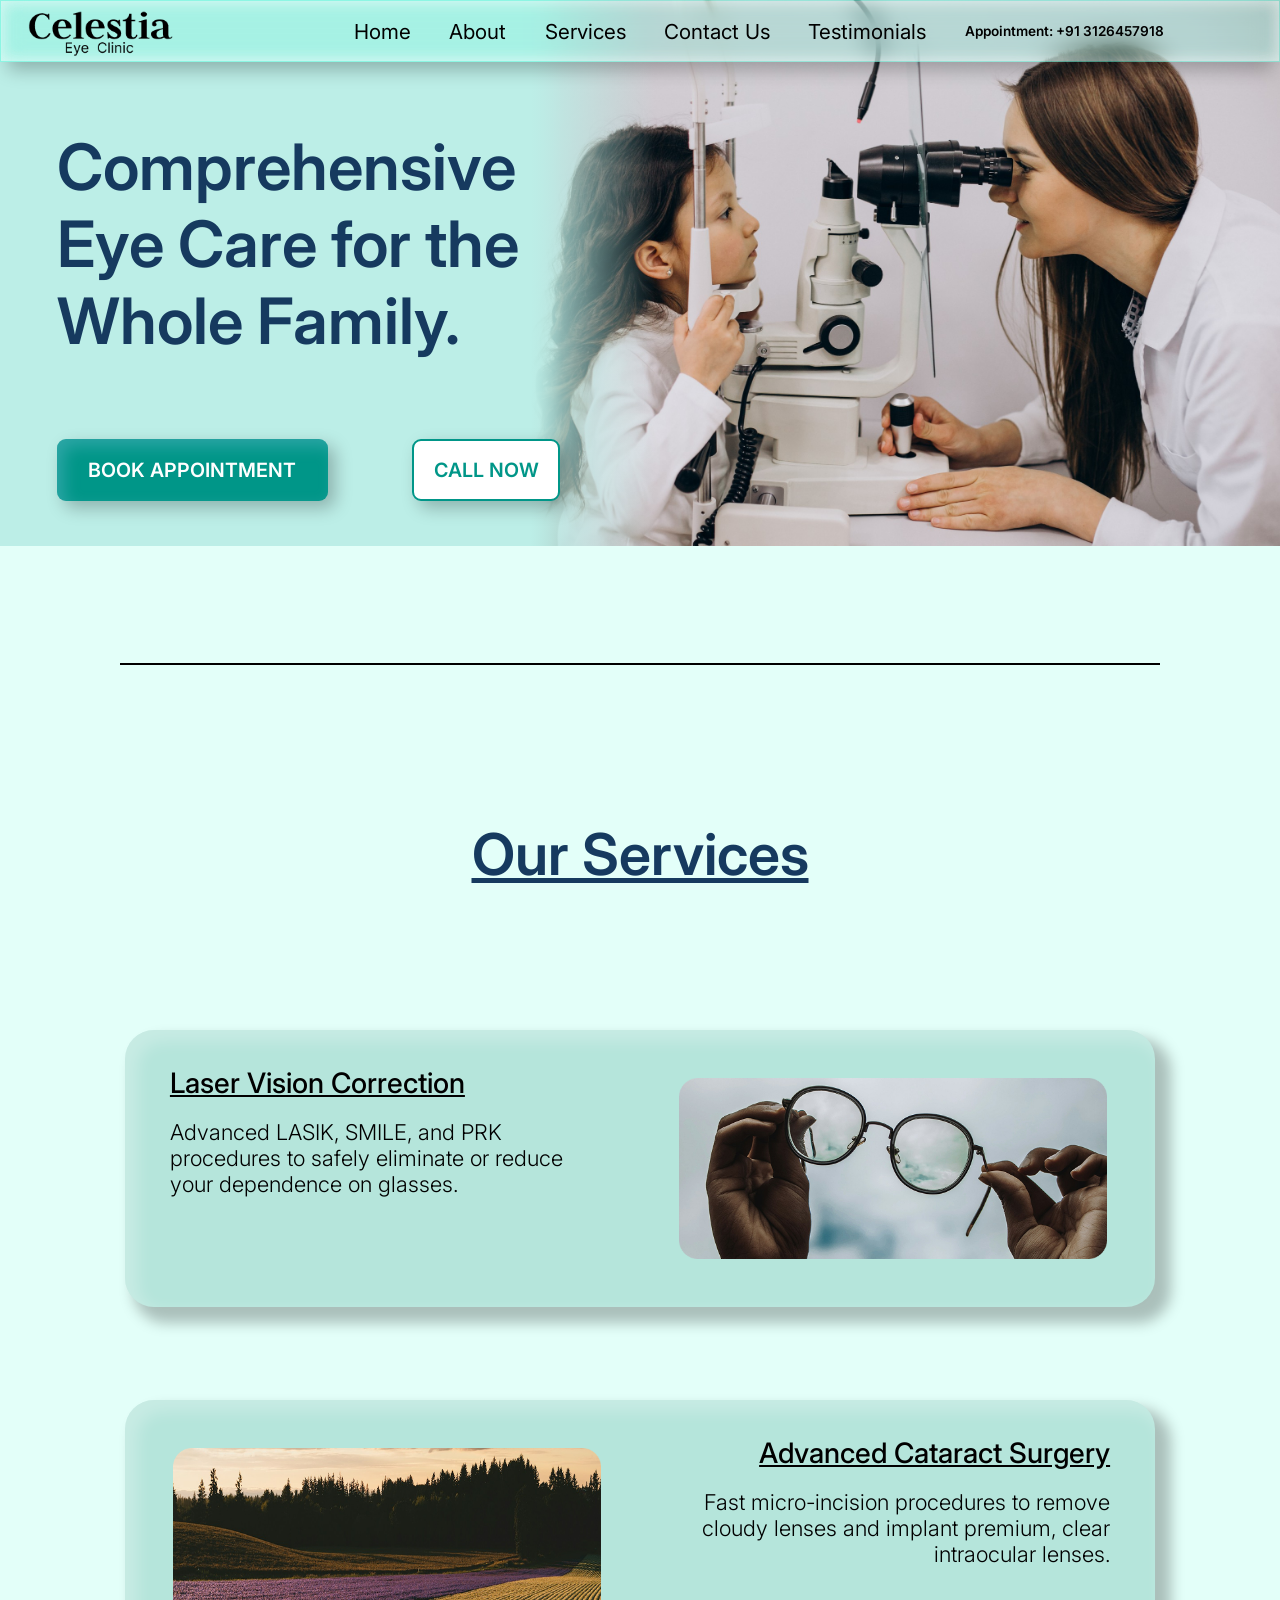
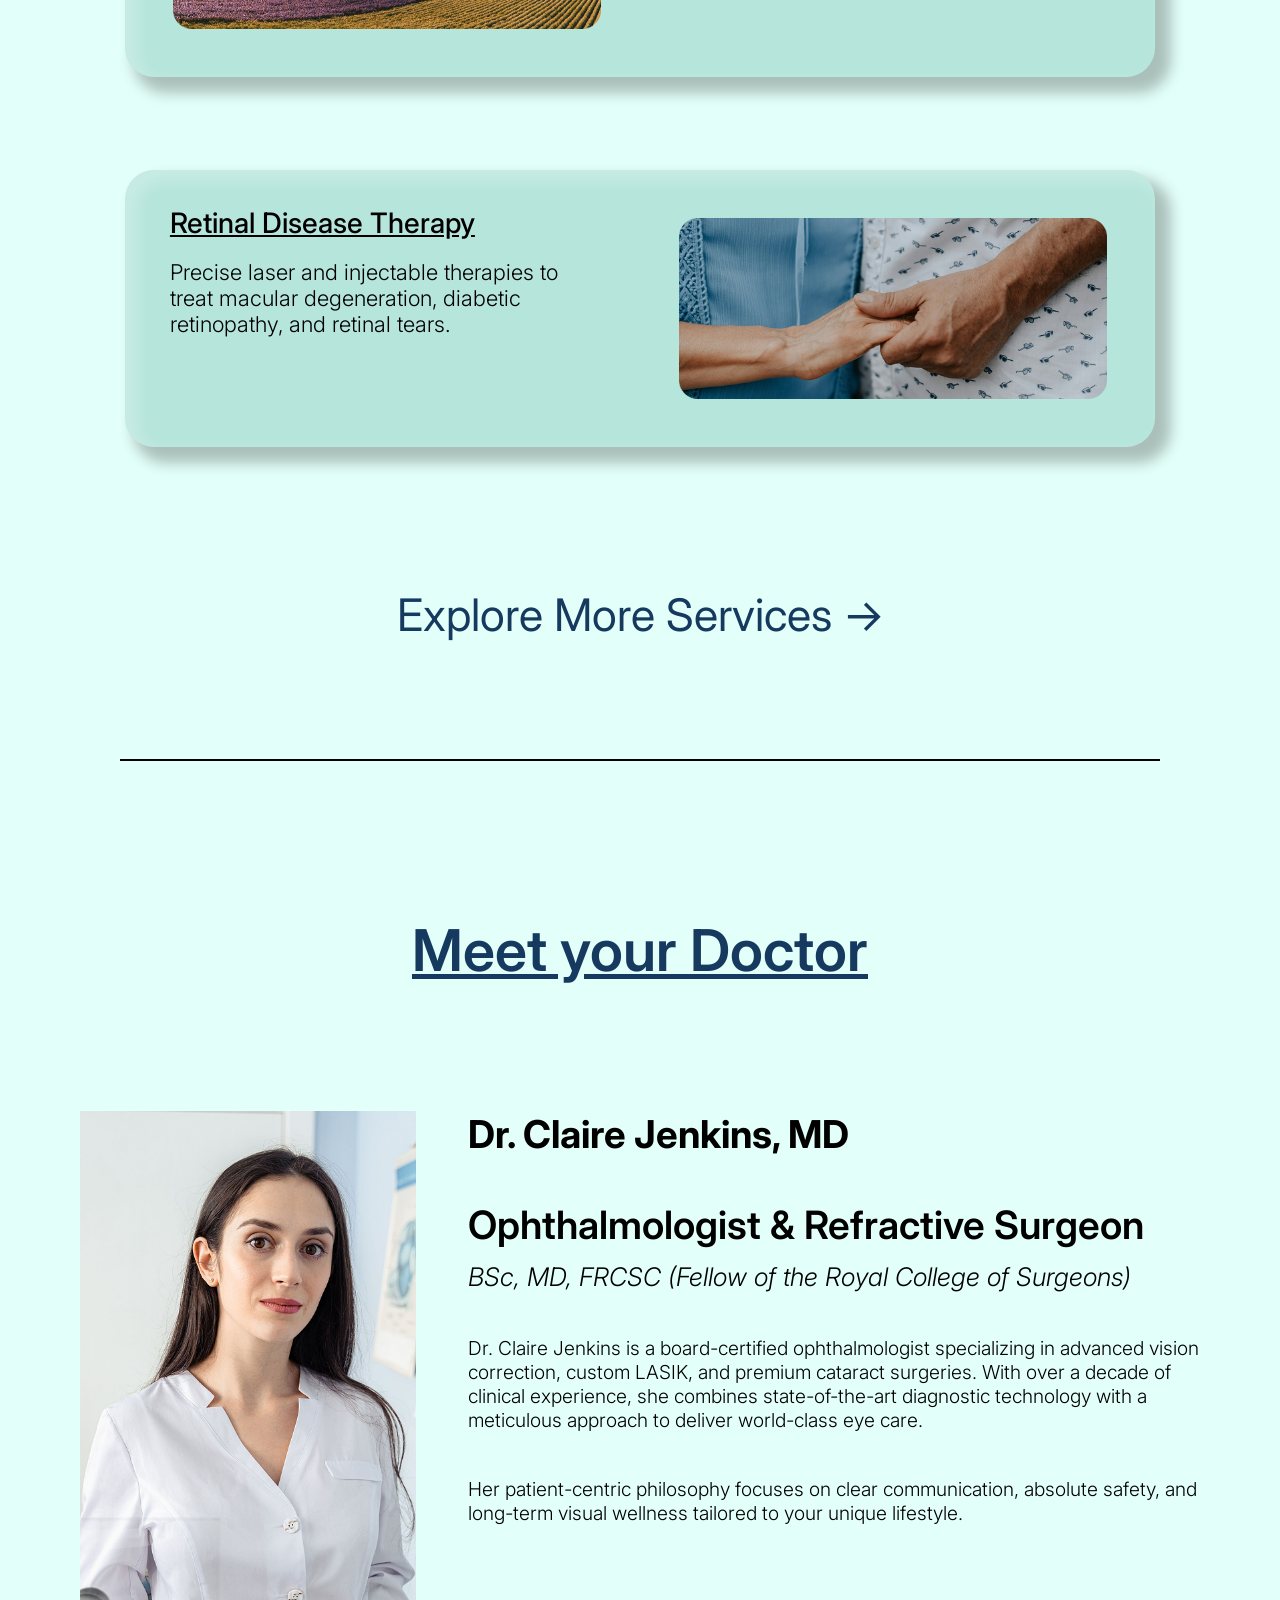
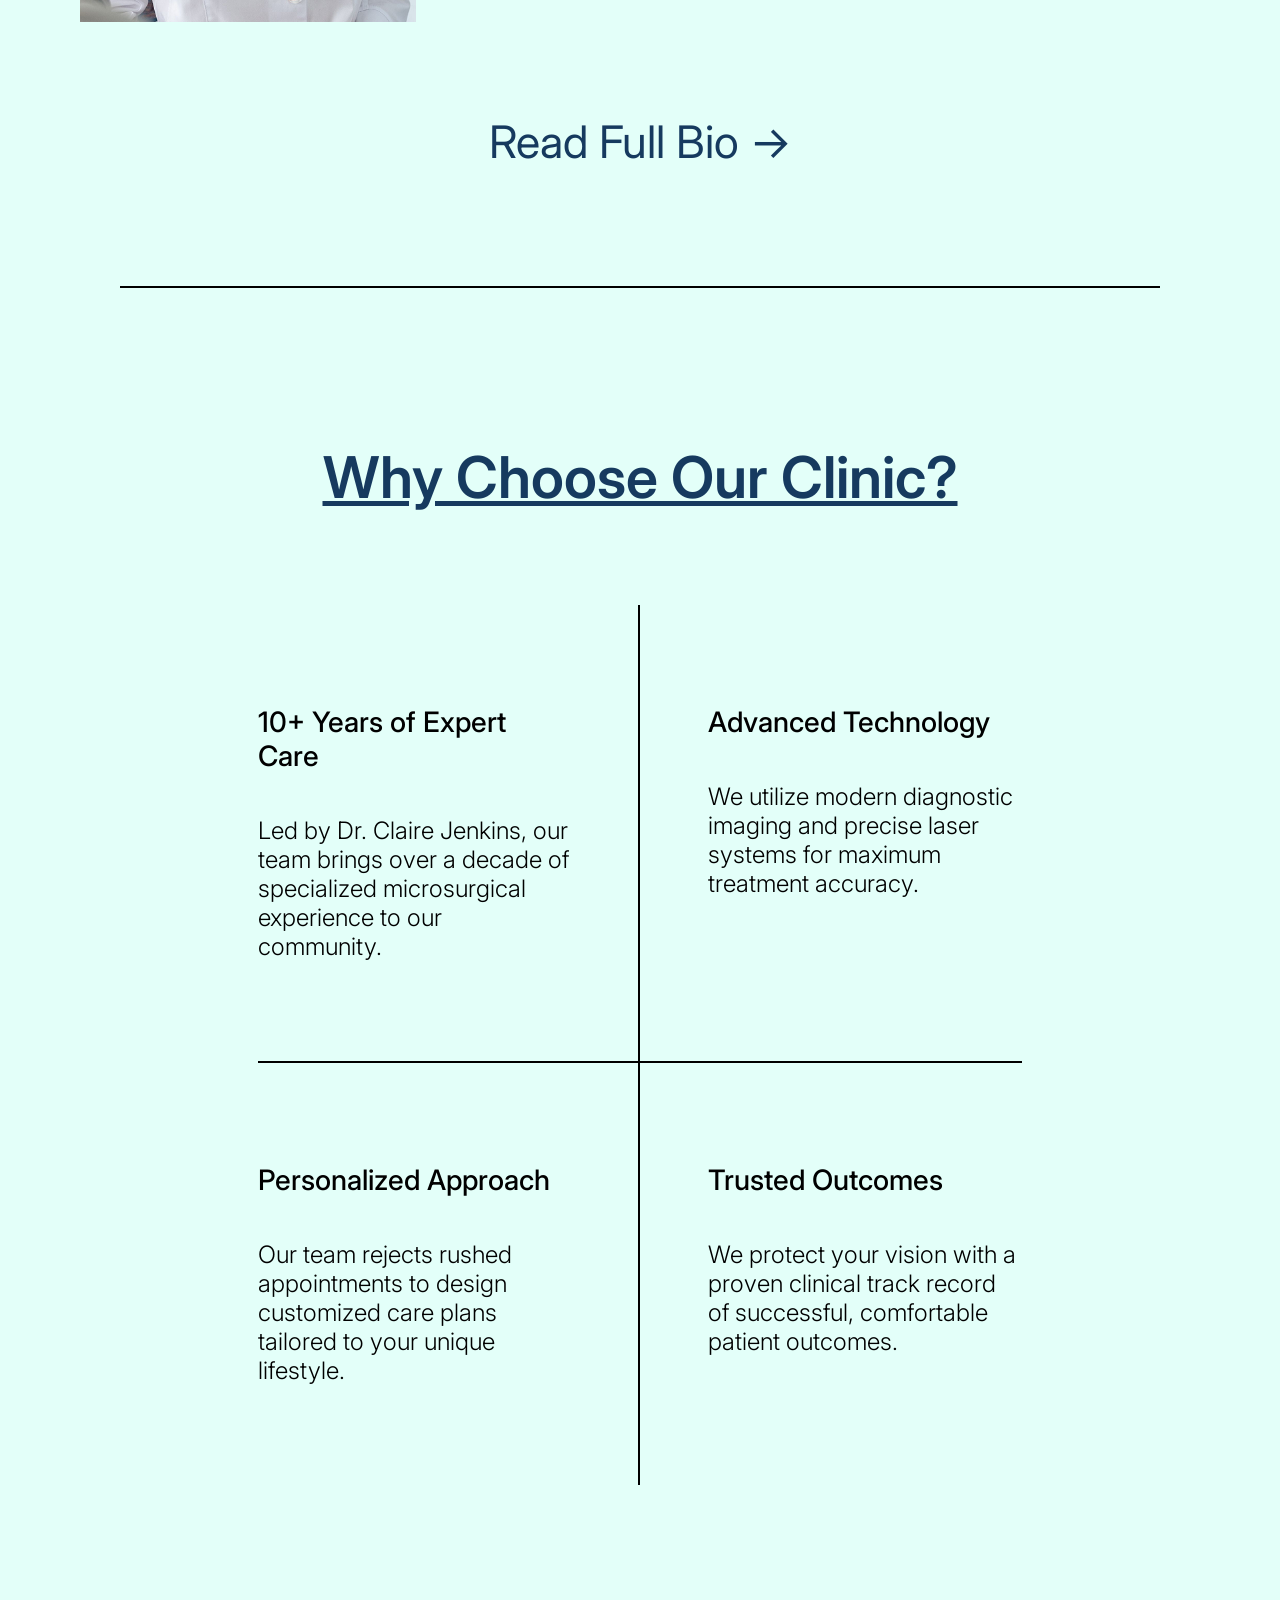
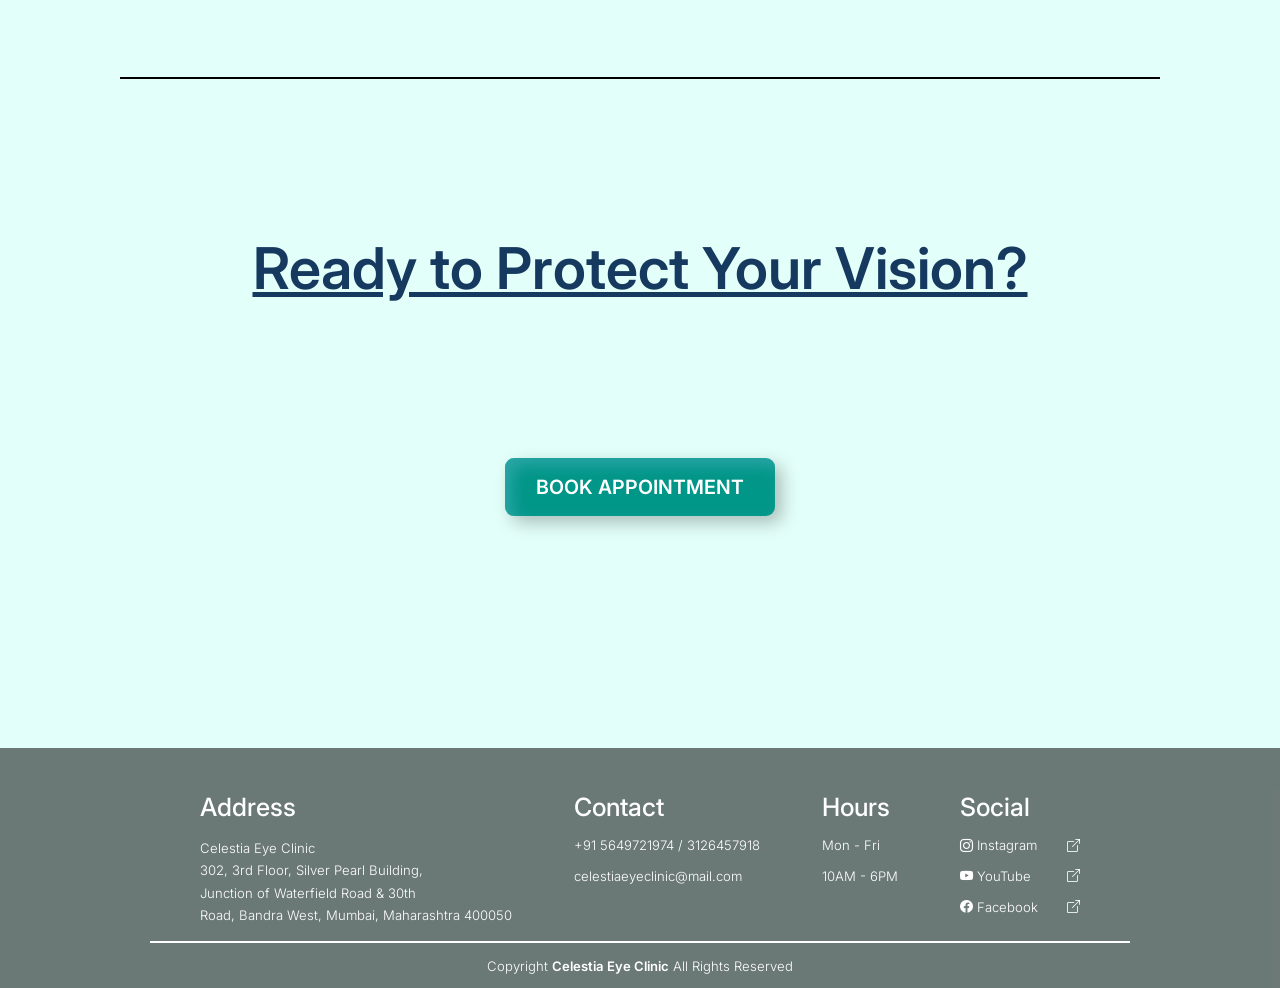
==== commit 9ded2064: "added testimonial page" ====
--- a/index.html
+++ b/index.html
@@ -31,6 +31,7 @@
                 <li><a href="./about.html">About</a></li>
                 <li><a href="./services.html">Services</a></li>
                 <li><a href="./contact-us.html">Contact Us</a></li>
+                <li><a href="./testimonial.html">Testimonials</a></li>
             </ul>
             <p class="header-aptmt">Appointment: +91 3126457918</p>
 
--- a/Stylesheets/header.css
+++ b/Stylesheets/header.css
@@ -49,7 +49,7 @@
 li a{
     position: relative;
     color: black;
-    font-size: 1.5rem;
+    font-size: 1.3rem;
     font-weight: 400;
 }
 
